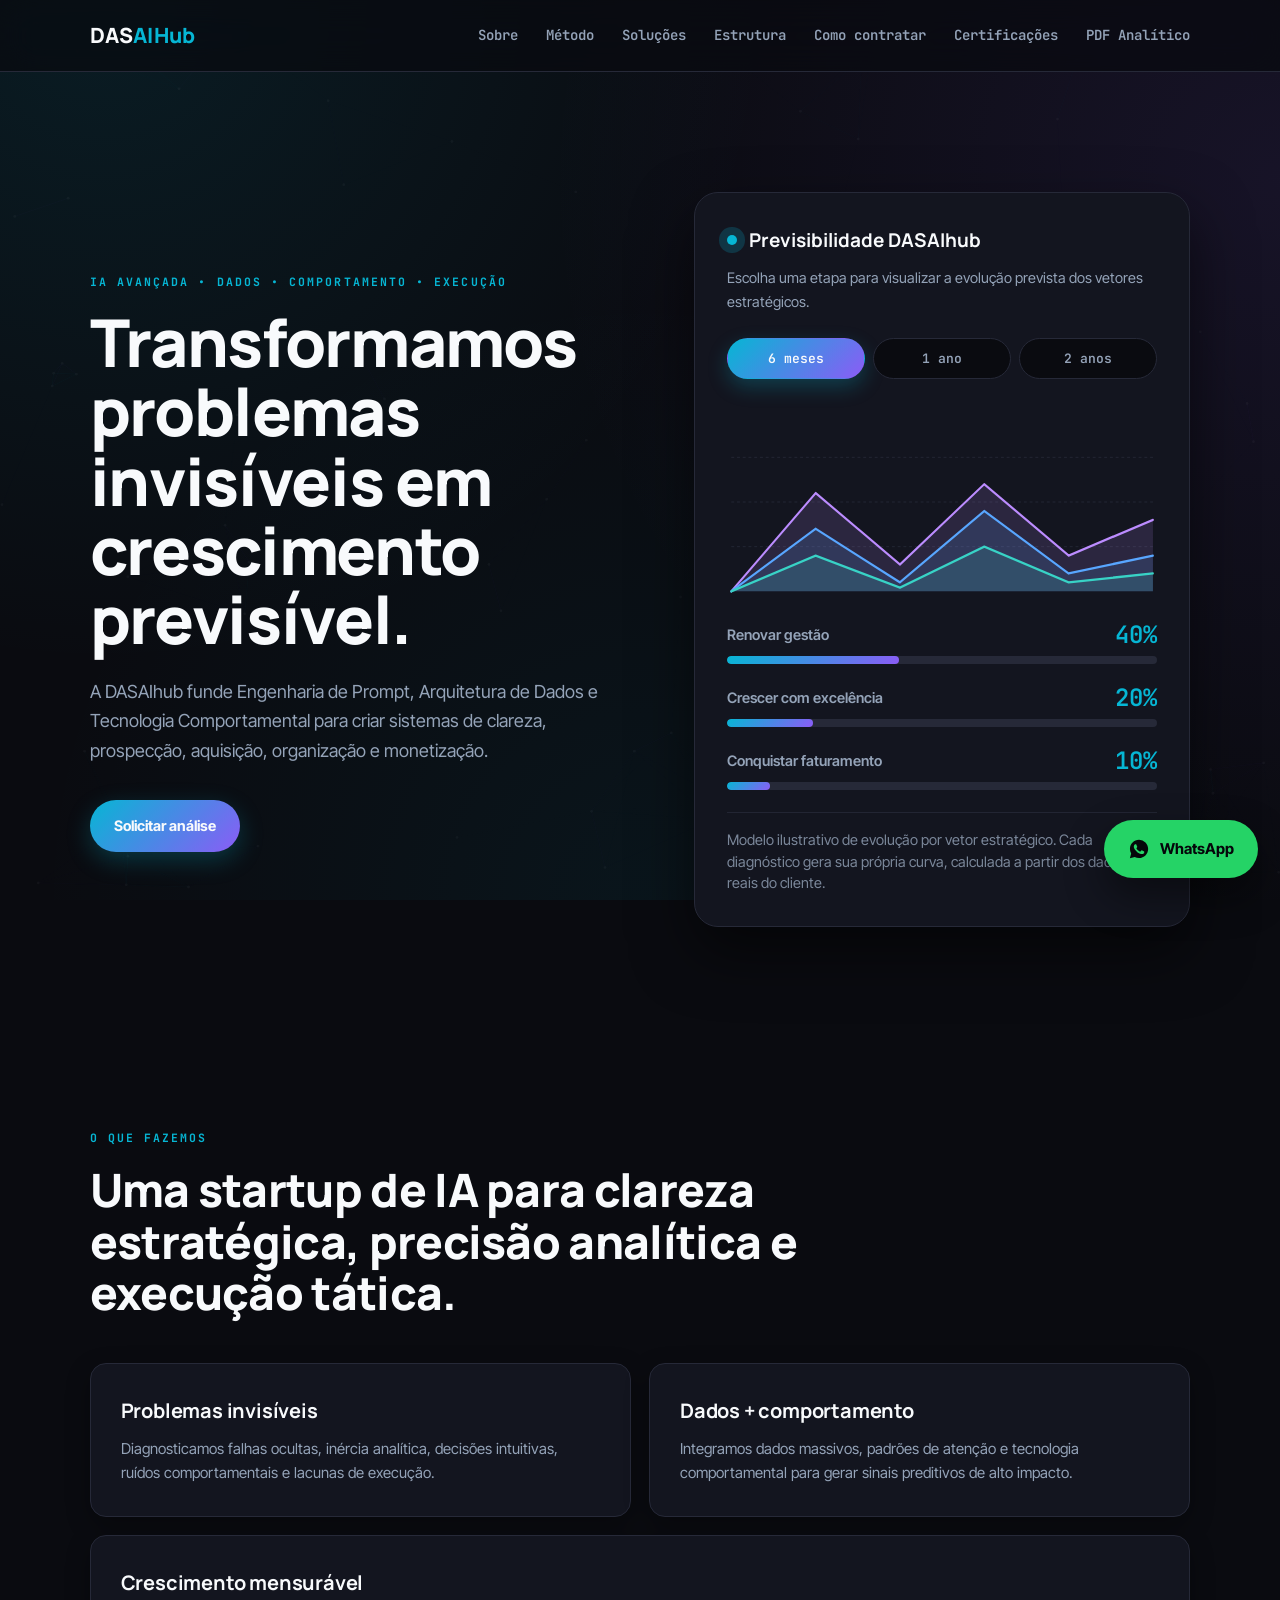
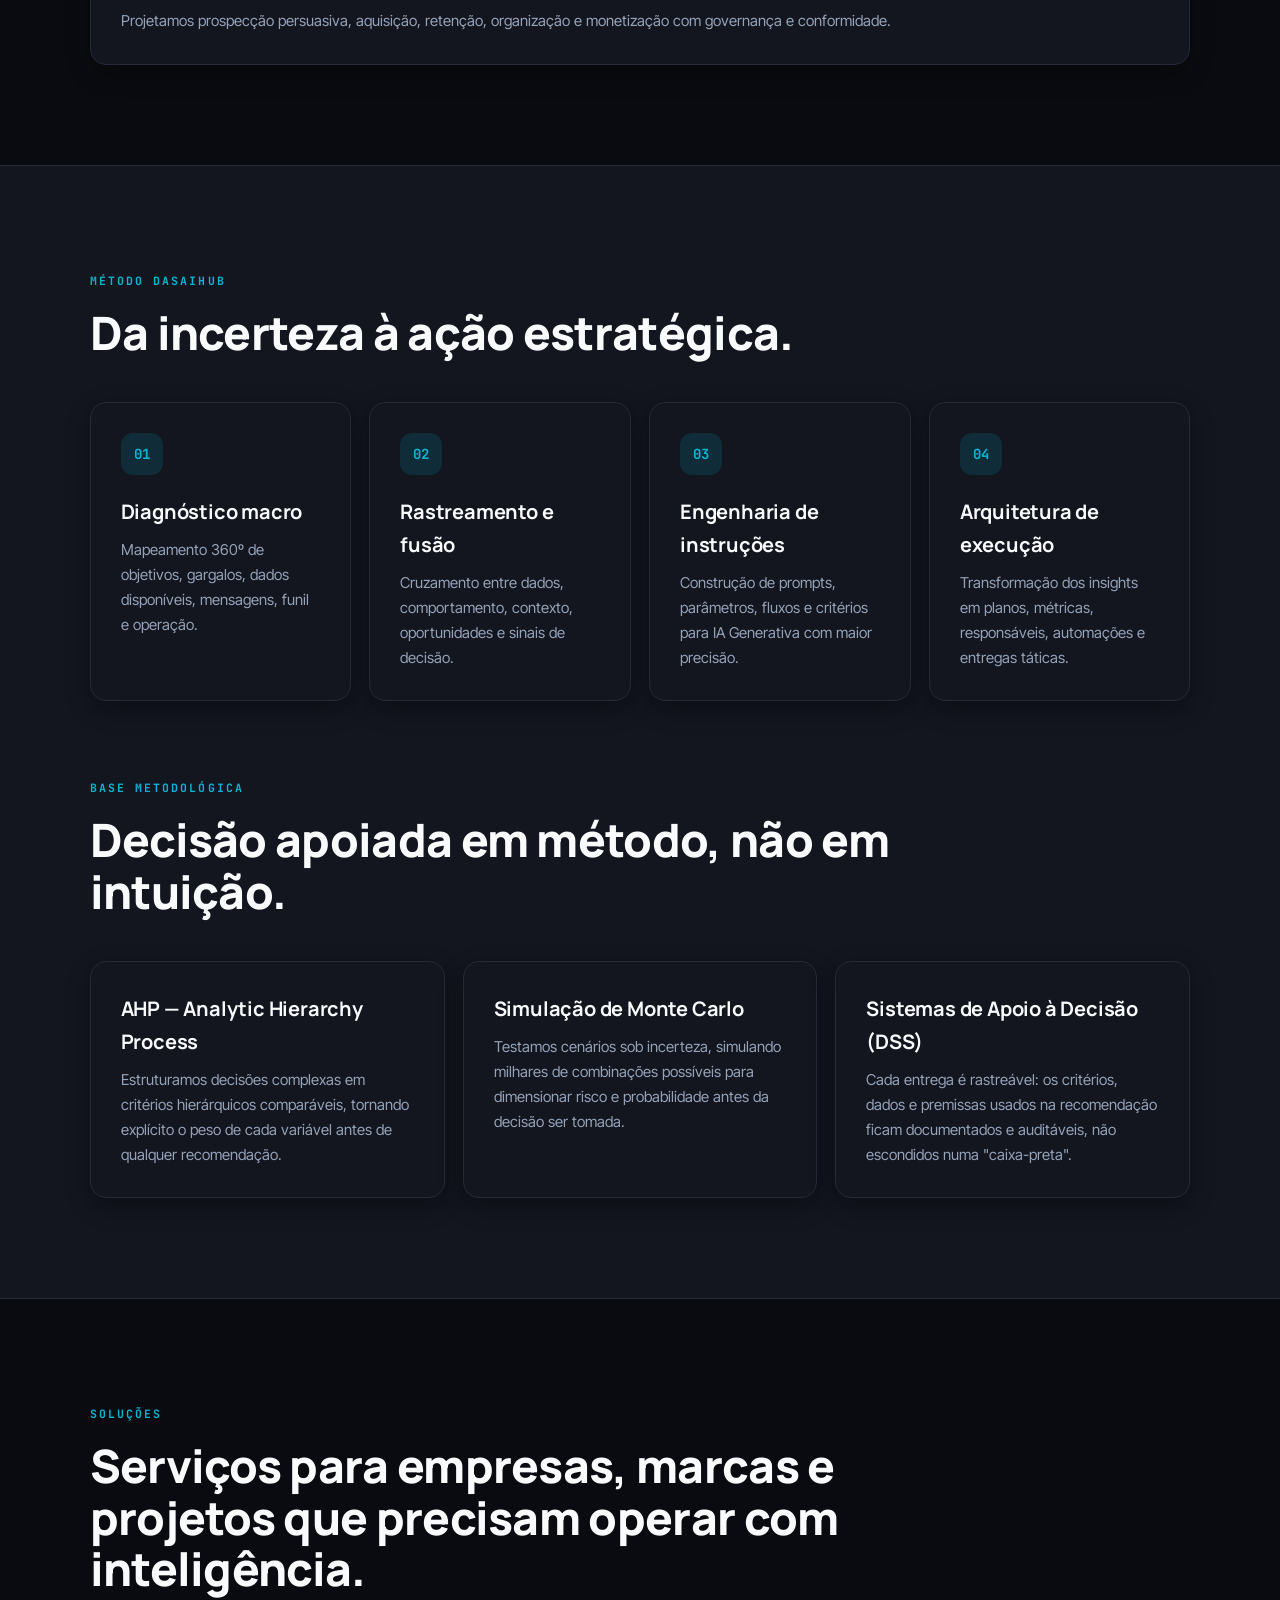
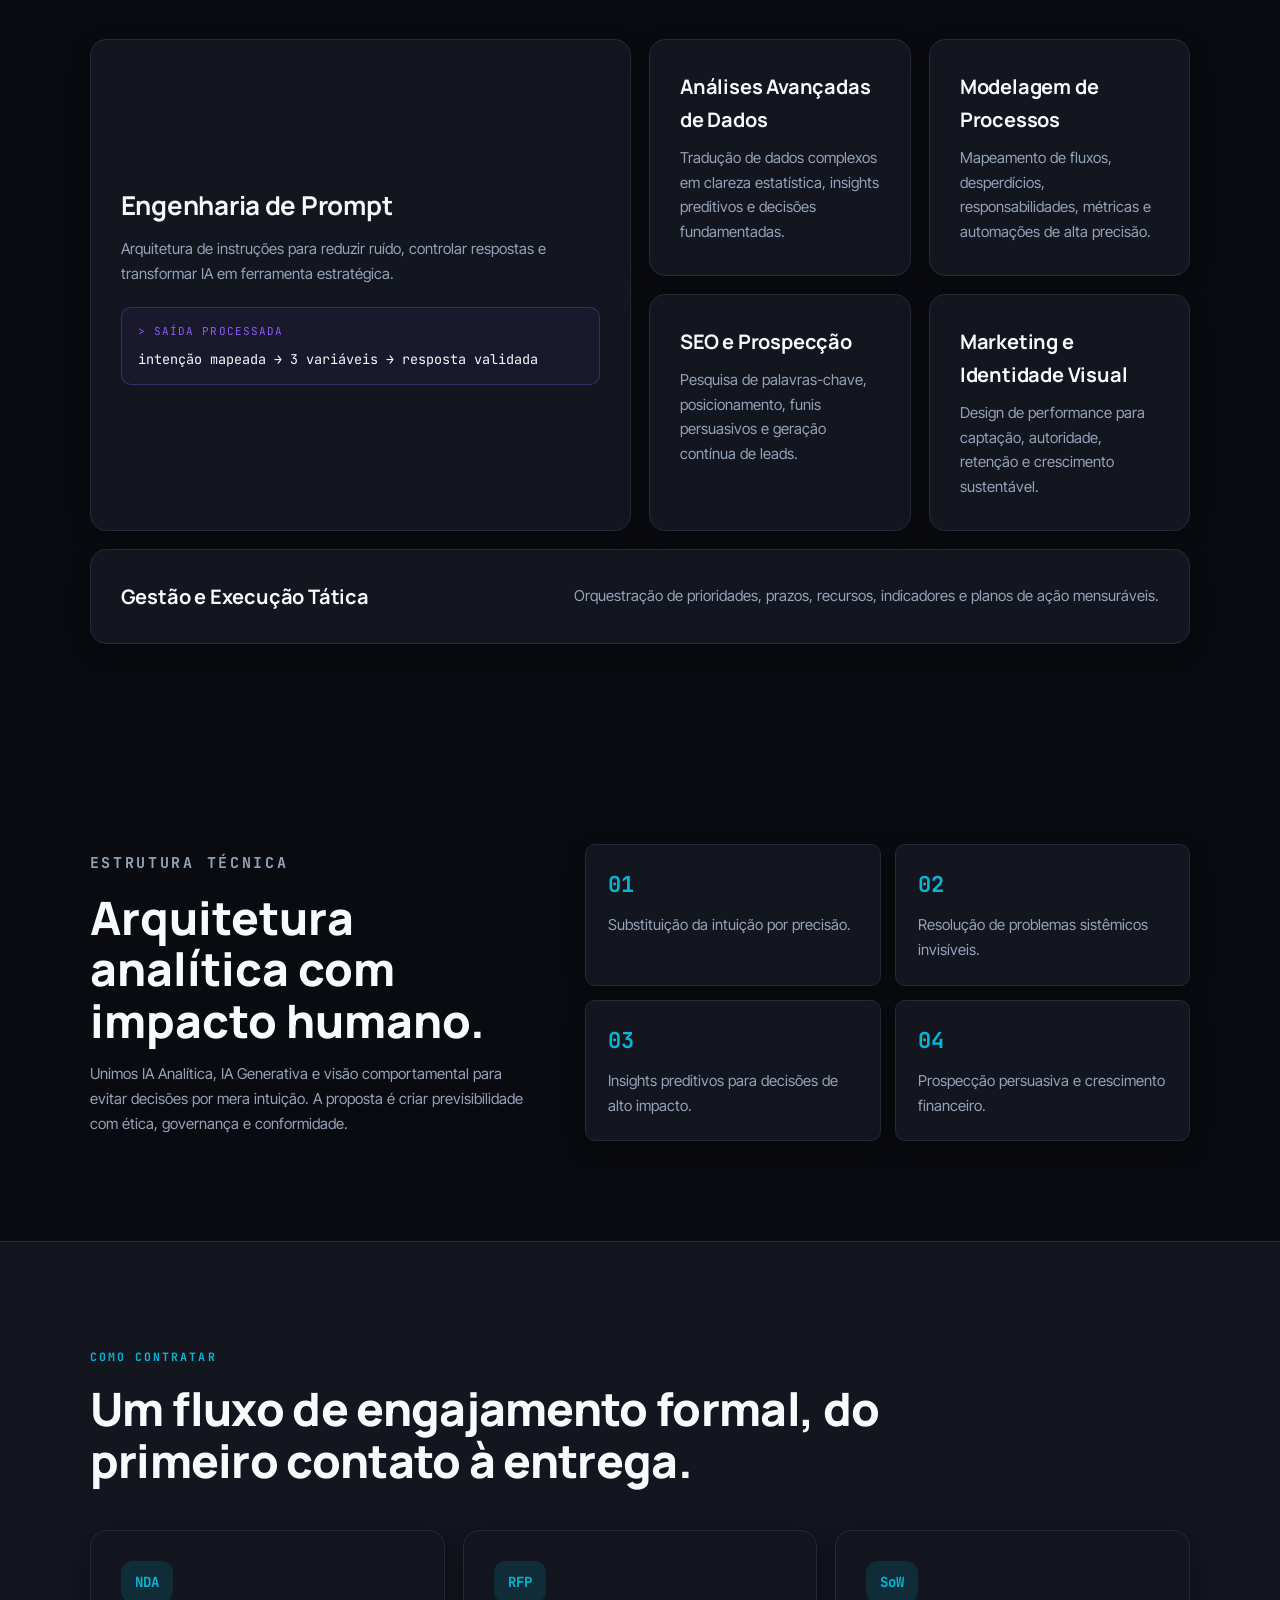
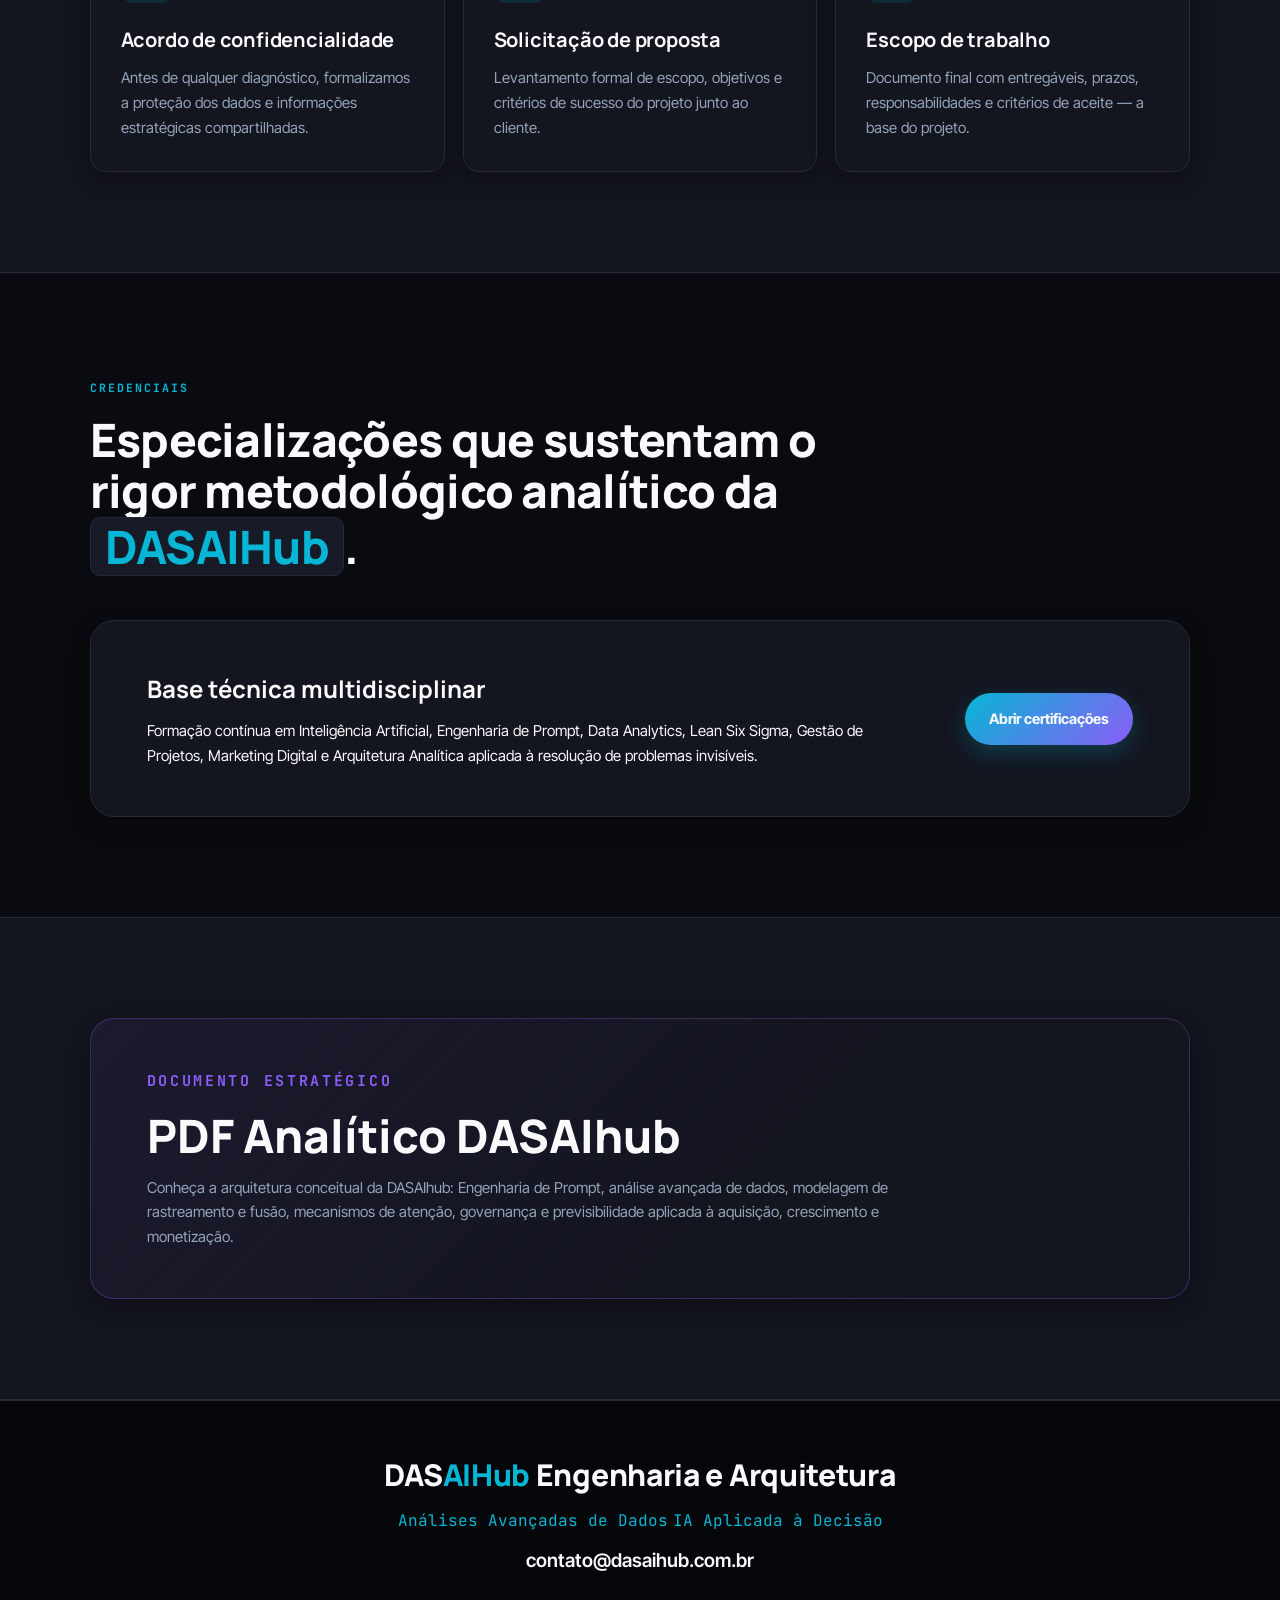
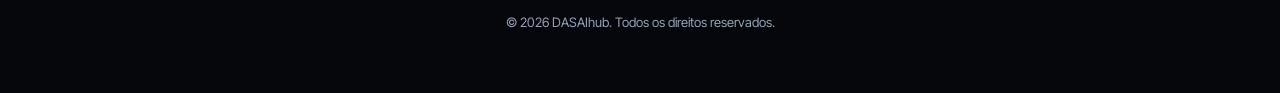
==== index.html @ 3f923914 "Add files via upload" ====
<!DOCTYPE html>
<html lang="pt-BR">
<head>
  <meta charset="UTF-8" />
  <meta name="viewport" content="width=device-width, initial-scale=1.0" />
  <meta name="description" content="DASAIhub: startup de Inteligência Artificial, Engenharia de Prompt, Arquitetura de Dados e análises avançadas para transformar problemas invisíveis em crescimento previsível." />
  <meta name="keywords" content="DASAIhub, inteligência artificial, engenharia de prompt, análise de dados, IA generativa, automação, prospecção com IA, dados comportamentais" />
  <meta name="author" content="DASAIhub" />

  <!-- Open Graph -->
  <meta property="og:title" content="DASAIhub | IA, Dados e Engenharia de Prompt" />
  <meta property="og:description" content="Transformamos problemas invisíveis em sistemas previsíveis de aquisição, crescimento e monetização." />
  <meta property="og:type" content="website" />
  <meta property="og:url" content="https://dasaihub.com.br" />
  <meta property="og:locale" content="pt_BR" />
  <meta property="og:site_name" content="DASAIhub" />
  <meta property="og:image" content="https://dasaihub.com.br/assets/og-image.jpg" />
  <meta property="og:image:width" content="1200" />
  <meta property="og:image:height" content="630" />
  <meta property="og:image:alt" content="DASAIhub — IA, Dados e Engenharia de Prompt" />

  <!-- Twitter / X Card -->
  <meta name="twitter:card" content="summary_large_image" />
  <meta name="twitter:title" content="DASAIhub | IA, Dados e Engenharia de Prompt" />
  <meta name="twitter:description" content="Transformamos problemas invisíveis em sistemas previsíveis de aquisição, crescimento e monetização." />
  <meta name="twitter:image" content="https://dasaihub.com.br/assets/og-image.jpg" />

  <link rel="canonical" href="https://dasaihub.com.br/" />
  <meta name="theme-color" content="#0A0B10" />
  <title>DASAIhub | IA, Engenharia de Prompt e Análises Avançadas</title>
  <link rel="preconnect" href="https://fonts.googleapis.com" />
  <link rel="preconnect" href="https://fonts.gstatic.com" crossorigin />
  <link href="https://fonts.googleapis.com/css2?family=Inter+Tight:wght@400;500;600;700&family=Manrope:wght@500;600;700;800&family=JetBrains+Mono:wght@400;500;600&display=swap" rel="stylesheet" />
  <link rel="stylesheet" href="style.css" />

  <noscript>
    <style>.reveal { opacity: 1 !important; transform: none !important; filter: none !important; }</style>
  </noscript>

  <script type="application/ld+json">
  {
    "@context": "https://schema.org",
    "@type": "ProfessionalService",
    "name": "DASAIhub",
    "url": "https://dasaihub.com.br",
    "description": "Consultoria em Inteligência Artificial, Engenharia de Prompt, Arquitetura de Dados e Sistemas de Apoio à Decisão (AHP e Simulação de Monte Carlo).",
    "email": "contato@dasaihub.com.br",
    "areaServed": "BR",
    "knowsAbout": [
      "Inteligência Artificial",
      "Engenharia de Prompt",
      "Sistemas de Apoio à Decisão",
      "Analytic Hierarchy Process",
      "Simulação de Monte Carlo",
      "Análise de Dados"
    ]
  }
  </script>
</head>
<body>
  <canvas id="meshBg" aria-hidden="true"></canvas>

  <header class="site-header">
    <a href="#inicio" class="brand brand-wordmark" aria-label="DASAIhub início">
      <span class="brand-text">DAS<span>AIHub</span></span>
    </a>

    <button class="menu-button" id="menuButton" aria-label="Abrir menu" aria-expanded="false">
      <span></span><span></span><span></span>
    </button>

    <nav class="nav" id="nav">
      <a href="#sobre">Sobre</a>
      <a href="#metodo">Método</a>
      <a href="#solucoes">Soluções</a>
      <a href="#prova">Estrutura</a>
      <a href="#processo">Como contratar</a>
      <a href="#certificacoes">Certificações</a>
      <a href="#analitico">PDF Analítico</a>
    </nav>
  </header>

  <main>
    <section class="hero" id="inicio">
      <div class="hero-content">
        <p class="eyebrow reveal">IA avançada • Dados • Comportamento • Execução</p>
        <h1 class="reveal">Transformamos problemas invisíveis em crescimento previsível.</h1>
        <p class="hero-text reveal">
          A DASAIhub funde Engenharia de Prompt, Arquitetura de Dados e Tecnologia Comportamental para criar sistemas de clareza, prospecção, aquisição, organização e monetização.
        </p>
        <div class="actions reveal">
          <a class="btn primary" href="https://wa.me/5515997963306?text=Ol%C3%A1%2C%20quero%20uma%20an%C3%A1lise%20da%20DASAIhub." target="_blank" rel="noopener">Solicitar análise</a>
        </div>
      </div>

      <aside class="hero-panel previsibilidade-card reveal" aria-label="Gráfico de previsibilidade DASAIhub">
        <div class="panel-top">
          <span class="pulse"></span>
          <strong>Previsibilidade DASAIhub</strong>
        </div>
        <p>Escolha uma etapa para visualizar a evolução prevista dos vetores estratégicos.</p>

        <div class="stage-buttons" role="group" aria-label="Selecionar período de projeção">
          <button type="button" id="btn6m" data-stage="6m" aria-pressed="true">6 meses</button>
          <button type="button" id="btn1a" data-stage="1a" aria-pressed="false">1 ano</button>
          <button type="button" id="btn2a" data-stage="2a" aria-pressed="false">2 anos</button>
        </div>

        <div class="forecast-graph" id="forecastChart" role="img" aria-label="Gráfico de evolução dos vetores estratégicos"></div>

        <div class="forecast-item">
          <div class="forecast-top">
            <span>Renovar gestão</span>
            <strong id="gestaoValue">40%</strong>
          </div>
          <div class="forecast-bar"><div class="forecast-fill" id="gestaoBar"></div></div>
        </div>

        <div class="forecast-item">
          <div class="forecast-top">
            <span>Crescer com excelência</span>
            <strong id="excelenciaValue">20%</strong>
          </div>
          <div class="forecast-bar"><div class="forecast-fill" id="excelenciaBar"></div></div>
        </div>

        <div class="forecast-item">
          <div class="forecast-top">
            <span>Conquistar faturamento</span>
            <strong id="faturamentoValue">10%</strong>
          </div>
          <div class="forecast-bar"><div class="forecast-fill" id="faturamentoBar"></div></div>
        </div>

        <p class="forecast-disclaimer">Modelo ilustrativo de evolução por vetor estratégico. Cada diagnóstico gera sua própria curva, calculada a partir dos dados reais do cliente.</p>
      </aside>
    </section>

    <section class="section intro" id="sobre">
      <div class="section-title reveal">
        <p class="eyebrow">O que fazemos</p>
        <h2>Uma startup de IA para clareza estratégica, precisão analítica e execução tática.</h2>
      </div>
      <div class="bento-grid bento-intro">
        <article class="glass reveal">
          <h3>Problemas invisíveis</h3>
          <p>Diagnosticamos falhas ocultas, inércia analítica, decisões intuitivas, ruídos comportamentais e lacunas de execução.</p>
        </article>
        <article class="glass reveal">
          <h3>Dados + comportamento</h3>
          <p>Integramos dados massivos, padrões de atenção e tecnologia comportamental para gerar sinais preditivos de alto impacto.</p>
        </article>
        <article class="glass reveal">
          <h3>Crescimento mensurável</h3>
          <p>Projetamos prospecção persuasiva, aquisição, retenção, organização e monetização com governança e conformidade.</p>
        </article>
      </div>
    </section>

    <section class="section dark" id="metodo">
      <div class="section-title reveal">
        <p class="eyebrow">Método DASAIhub</p>
        <h2>Da incerteza à ação estratégica.</h2>
      </div>
      <div class="timeline">
        <article class="step reveal"><span>01</span><h3>Diagnóstico macro</h3><p>Mapeamento 360º de objetivos, gargalos, dados disponíveis, mensagens, funil e operação.</p></article>
        <article class="step reveal"><span>02</span><h3>Rastreamento e fusão</h3><p>Cruzamento entre dados, comportamento, contexto, oportunidades e sinais de decisão.</p></article>
        <article class="step reveal"><span>03</span><h3>Engenharia de instruções</h3><p>Construção de prompts, parâmetros, fluxos e critérios para IA Generativa com maior precisão.</p></article>
        <article class="step reveal"><span>04</span><h3>Arquitetura de execução</h3><p>Transformação dos insights em planos, métricas, responsáveis, automações e entregas táticas.</p></article>
      </div>

      <div class="section-title method-pillars-title reveal">
        <p class="eyebrow">Base metodológica</p>
        <h2>Decisão apoiada em método, não em intuição.</h2>
      </div>
      <div class="bento-grid method-pillars">
        <article class="glass reveal">
          <h3>AHP — Analytic Hierarchy Process</h3>
          <p>Estruturamos decisões complexas em critérios hierárquicos comparáveis, tornando explícito o peso de cada variável antes de qualquer recomendação.</p>
        </article>
        <article class="glass reveal">
          <h3>Simulação de Monte Carlo</h3>
          <p>Testamos cenários sob incerteza, simulando milhares de combinações possíveis para dimensionar risco e probabilidade antes da decisão ser tomada.</p>
        </article>
        <article class="glass reveal">
          <h3>Sistemas de Apoio à Decisão (DSS)</h3>
          <p>Cada entrega é rastreável: os critérios, dados e premissas usados na recomendação ficam documentados e auditáveis, não escondidos numa "caixa-preta".</p>
        </article>
      </div>
    </section>

    <section class="section" id="solucoes">
      <div class="section-title reveal">
        <p class="eyebrow">Soluções</p>
        <h2>Serviços para empresas, marcas e projetos que precisam operar com inteligência.</h2>
      </div>
      <div class="bento-grid bento-solutions">
        <article class="card reveal">
          <h3>Engenharia de Prompt</h3>
          <p>Arquitetura de instruções para reduzir ruído, controlar respostas e transformar IA em ferramenta estratégica.</p>
          <div class="prompt-demo">
            <span class="prompt-demo-label">&gt; saída processada</span>
            <p class="prompt-demo-text" data-text="intenção mapeada → 3 variáveis → resposta validada">intenção mapeada → 3 variáveis → resposta validada</p>
          </div>
        </article>
        <article class="card reveal"><h3>Análises Avançadas de Dados</h3><p>Tradução de dados complexos em clareza estatística, insights preditivos e decisões fundamentadas.</p></article>
        <article class="card reveal"><h3>Modelagem de Processos</h3><p>Mapeamento de fluxos, desperdícios, responsabilidades, métricas e automações de alta precisão.</p></article>
        <article class="card reveal"><h3>SEO e Prospecção</h3><p>Pesquisa de palavras-chave, posicionamento, funis persuasivos e geração contínua de leads.</p></article>
        <article class="card reveal"><h3>Marketing e Identidade Visual</h3><p>Design de performance para captação, autoridade, retenção e crescimento sustentável.</p></article>
        <article class="card reveal"><h3>Gestão e Execução Tática</h3><p>Orquestração de prioridades, prazos, recursos, indicadores e planos de ação mensuráveis.</p></article>
      </div>
    </section>

    <section class="section proof" id="prova">
      <div class="proof-copy reveal">
        <p class="eyebrow">Estrutura técnica</p>
        <h2>Arquitetura analítica com impacto humano.</h2>
        <p>Unimos IA Analítica, IA Generativa e visão comportamental para evitar decisões por mera intuição. A proposta é criar previsibilidade com ética, governança e conformidade.</p>
      </div>
      <div class="proof-list reveal">
        <div><strong>01</strong><span>Substituição da intuição por precisão.</span></div>
        <div><strong>02</strong><span>Resolução de problemas sistêmicos invisíveis.</span></div>
        <div><strong>03</strong><span>Insights preditivos para decisões de alto impacto.</span></div>
        <div><strong>04</strong><span>Prospecção persuasiva e crescimento financeiro.</span></div>
      </div>
    </section>

    <section class="section dark" id="processo">
      <div class="section-title reveal">
        <p class="eyebrow">Como contratar</p>
        <h2>Um fluxo de engajamento formal, do primeiro contato à entrega.</h2>
      </div>
      <div class="timeline engagement-flow">
        <article class="step reveal"><span>NDA</span><h3>Acordo de confidencialidade</h3><p>Antes de qualquer diagnóstico, formalizamos a proteção dos dados e informações estratégicas compartilhadas.</p></article>
        <article class="step reveal"><span>RFP</span><h3>Solicitação de proposta</h3><p>Levantamento formal de escopo, objetivos e critérios de sucesso do projeto junto ao cliente.</p></article>
        <article class="step reveal"><span>SoW</span><h3>Escopo de trabalho</h3><p>Documento final com entregáveis, prazos, responsabilidades e critérios de aceite — a base do projeto.</p></article>
      </div>
    </section>

    <section class="section credentials" id="certificacoes">
      <div class="section-title reveal">
        <p class="eyebrow">Credenciais</p>
        <h2>Especializações que sustentam o rigor metodológico analítico da <span class="hl-badge"><span class="accent">DASAIHub</span></span>.</h2>
      </div>
      <div class="resource-card reveal">
        <div>
          <h3>Base técnica multidisciplinar</h3>
          <p>Formação contínua em Inteligência Artificial, Engenharia de Prompt, Data Analytics, Lean Six Sigma, Gestão de Projetos, Marketing Digital e Arquitetura Analítica aplicada à resolução de problemas invisíveis.</p>
        </div>
        <a class="btn primary" href="https://canva.link/m1ktxt86hv94vg9" target="_blank" rel="noopener">Abrir certificações</a>
      </div>
    </section>

    <section class="section analytical-pdf" id="analitico">
      <div class="resource-card dark-resource reveal">
        <div>
          <p class="eyebrow">Documento estratégico</p>
          <h2>PDF Analítico DASAIhub</h2>
          <p>Conheça a arquitetura conceitual da DASAIhub: Engenharia de Prompt, análise avançada de dados, modelagem de rastreamento e fusão, mecanismos de atenção, governança e previsibilidade aplicada à aquisição, crescimento e monetização.</p>
        </div>
      </div>
    </section>

  </main>

  <footer class="footer professional-footer">
    <div class="footer-inner">
      <h2><span class="brand-text">DAS<span>AIHub</span></span> Engenharia e Arquitetura</h2>
      <p class="footer-services">Análises Avançadas de Dados <span>IA Aplicada à Decisão</span></p>
      <p><a href="mailto:contato@dasaihub.com.br">contato@dasaihub.com.br</a></p>
      <div class="footer-links" aria-label="Links úteis">
      </div>
      <p class="copyright">© 2026 DASAIhub. Todos os direitos reservados.</p>
    </div>
  </footer>

  <a class="floating-whatsapp" href="https://wa.me/5515997963306?text=Ol%C3%A1%2C%20quero%20uma%20an%C3%A1lise%20inicial%20da%20DASAIhub." target="_blank" rel="noopener" aria-label="Falar com a DASAIhub pelo WhatsApp">
    <svg viewBox="0 0 24 24" width="22" height="22" fill="currentColor" aria-hidden="true">
      <path d="M12.04 2C6.58 2 2.13 6.45 2.13 11.91c0 1.75.46 3.46 1.32 4.96L2.05 22l5.25-1.38a9.9 9.9 0 0 0 4.74 1.21h.01c5.46 0 9.91-4.45 9.91-9.91 0-2.65-1.03-5.14-2.9-7.01A9.86 9.86 0 0 0 12.04 2Zm5.79 14.11c-.24.68-1.4 1.32-1.94 1.4-.5.08-1.12.11-1.81-.11-.42-.13-.95-.31-1.64-.6-2.88-1.24-4.76-4.14-4.9-4.33-.14-.19-1.17-1.55-1.17-2.96s.73-2.1.99-2.39c.24-.27.53-.34.71-.34.18 0 .35 0 .5.01.16.01.38-.06.59.45.24.58.81 2 .88 2.14.07.14.12.31.02.5-.09.19-.14.31-.28.48-.14.16-.29.36-.42.48-.14.14-.29.29-.12.57.16.28.73 1.2 1.57 1.95 1.08.96 1.99 1.26 2.27 1.4.28.14.45.12.61-.07.17-.19.71-.83.9-1.11.19-.28.38-.23.63-.14.26.09 1.65.78 1.93.92.28.14.47.21.54.33.07.12.07.68-.17 1.36Z"/>
    </svg>
    <span>WhatsApp</span>
  </a>

  <script src="script.js"></script>
</body>
</html>
---- style.css ----
/* ==========================================================================
   DASAIhub — Design System
   High-Tech / Dark UI — Ciano Elétrico + Roxo Neural sobre Void Black
   ========================================================================== */

:root {
  /* Fundos e superfícies */
  --bg: #0A0B10;                 /* Void Black */
  --surface: #13151F;            /* Dark Slate */
  --surface-2: #171a27;          /* Dark Slate (hover) */
  --border: #262938;             /* Cinza Estrutural */
  --border-strong: rgba(6, 182, 212, 0.45);

  /* Acentos */
  --accent: #06B6D4;             /* Ciano Elétrico — lógica e dados */
  --accent-2: #8B5CF6;           /* Roxo Neural — IA generativa */
  --gradient-signature: linear-gradient(135deg, #06B6D4 0%, #8B5CF6 100%);

  /* Tipografia */
  --text: #F8FAFC;               /* Branco Ártico */
  --muted: #94A3B8;              /* Cinza Mudo */

  --font-display: 'Manrope', sans-serif;
  --font-body: 'Inter Tight', sans-serif;
  --font-mono: 'JetBrains Mono', monospace;

  /* Sistema */
  --radius-lg: 24px;
  --radius-md: 16px;
  --radius-sm: 10px;
  --shadow-lg: 0 25px 60px rgba(0, 0, 0, 0.55);
  --shadow-glow: 0 0 0 1px rgba(6, 182, 212, 0.3), 0 18px 40px rgba(6, 182, 212, 0.14);
  --shadow-glow-2: 0 0 0 1px rgba(139, 92, 246, 0.3), 0 18px 40px rgba(139, 92, 246, 0.14);
  --ease: cubic-bezier(.16,1,.3,1);
}

* { box-sizing: border-box; margin: 0; padding: 0; }
html { scroll-behavior: smooth; }

@media (prefers-reduced-motion: reduce){
  html { scroll-behavior: auto; }
  * { animation-duration: .001ms !important; animation-iteration-count: 1 !important; transition-duration: .001ms !important; }
}

body {
  font-family: var(--font-body);
  background: var(--bg);
  color: var(--text);
  line-height: 1.65;
  -webkit-font-smoothing: antialiased;
  overflow-x: hidden;
  position: relative;
}

a { text-decoration: none; color: inherit; }
img { max-width: 100%; display: block; }
button { font-family: inherit; }

/* Tipografia de Cabeçalhos */
h1, h2, h3, .brand-wordmark {
  font-family: var(--font-display);
  color: var(--text);
}

.eyebrow, .pulse-label {
  font-family: var(--font-mono);
}

::selection { background: rgba(6, 182, 212, 0.3); color: var(--text); }

:focus-visible {
  outline: 2px solid var(--accent);
  outline-offset: 3px;
  border-radius: 6px;
}

body::before {
  content: "";
  position: fixed;
  inset: 0;
  z-index: -2;
  background:
    radial-gradient(circle at 8% 0%, rgba(6, 182, 212, 0.10), transparent 45%),
    radial-gradient(circle at 100% 20%, rgba(139, 92, 246, 0.10), transparent 50%),
    radial-gradient(circle at 50% 100%, rgba(6, 182, 212, 0.06), transparent 55%),
    var(--bg);
}
body::after { display: none; }

/* ==========================================================================
   Malha Cognitiva — Background Interativo (Parallax)
   ========================================================================== */
#meshBg {
  position: fixed;
  inset: 0;
  z-index: -1;
  width: 100vw;
  height: 100vh;
  opacity: 0.05;
  pointer-events: none;
  will-change: transform;
}

/* ==========================================================================
   Header / Navegação
   ========================================================================== */
.site-header {
  position: sticky; top: 0; z-index: 50;
  display: flex; align-items: center; justify-content: space-between;
  padding: 18px 7%;
  background: rgba(10, 11, 16, 0.78);
  backdrop-filter: blur(18px) saturate(140%);
  -webkit-backdrop-filter: blur(18px) saturate(140%);
  border-bottom: 1px solid var(--border);
}
.brand { display: flex; align-items: center; gap: 10px; font-weight: 800; }
.brand-wordmark { font-size: 21px; letter-spacing: .01em; }
.brand-text { color: var(--text); }
.brand-text span { color: var(--accent); }

.menu-button { display: none; flex-direction: column; gap: 5px; background: transparent; border: 0; cursor: pointer; padding: 6px; }
.menu-button span { width: 26px; height: 2px; background: var(--text); border-radius: 10px; transition: transform .25s var(--ease), opacity .25s var(--ease); }

.nav { display: flex; gap: 28px; font-weight: 600; font-size: 14px; font-family: var(--font-mono); }
.nav a { position: relative; color: var(--muted); padding: 4px 0; transition: color .2s var(--ease); }
.nav a::after {
  content: ""; position: absolute; left: 0; bottom: -2px; width: 0; height: 1px;
  background: var(--gradient-signature); transition: width .3s var(--ease);
}
.nav a:hover { color: var(--text); }
.nav a:hover::after { width: 100%; }

/* ==========================================================================
   Hero
   ========================================================================== */
.hero {
  min-height: 92vh;
  display: grid; grid-template-columns: 1.05fr .95fr;
  align-items: center; gap: 56px;
  padding: 120px 7% 96px;
}
.eyebrow {
  display: inline-block;
  font-size: 11.5px; font-weight: 700; text-transform: uppercase; letter-spacing: .18em;
  color: var(--accent); margin-bottom: 16px;
}
.hero h1 {
  font-weight: 800;
  font-size: clamp(36px, 5.2vw, 66px);
  line-height: 1.05; letter-spacing: -.02em;
  max-width: 900px;
}
.hero-text {
  max-width: 680px; color: var(--muted); font-size: 18px; margin: 22px 0 34px;
  font-weight: 400;
}
.actions, .contact-actions { display: flex; gap: 14px; flex-wrap: wrap; }

.btn {
  display: inline-flex; align-items: center; justify-content: center; gap: 8px;
  border-radius: 999px; padding: 14px 24px;
  font-weight: 600; font-size: 14.5px;
  transition: transform .25s var(--ease), box-shadow .25s var(--ease), border-color .25s var(--ease), background .25s var(--ease);
  border: 1px solid transparent;
  white-space: nowrap;
}
.btn:hover { transform: translateY(-2px); }
.btn:active { transform: translateY(0); }

.primary, .contact-filled {
  background: var(--gradient-signature);
  color: var(--text);
  font-weight: 700;
  border: none;
  box-shadow: 0 8px 24px rgba(6, 182, 212, 0.25);
}
.primary:hover, .contact-filled:hover {
  box-shadow: 0 14px 32px rgba(139, 92, 246, 0.3);
}

/* Botão "Contato" — cor sólida (não gradiente), conforme referência aprovada */
.contact-filled {
  background: var(--accent);
  box-shadow: 0 8px 24px rgba(6, 182, 212, 0.35);
}
.contact-filled:hover {
  background: #0891a8;
  box-shadow: 0 14px 32px rgba(6, 182, 212, 0.4);
}

.ghost {
  border-color: var(--border);
  color: var(--text);
  background: transparent;
}
.ghost:hover {
  background: rgba(6, 182, 212, 0.08);
  border-color: var(--accent);
}

/* Painel de previsibilidade */
.hero-panel {
  position: relative;
  background: var(--surface);
  border: 1px solid var(--border);
  border-radius: var(--radius-lg);
  padding: 32px;
  box-shadow: var(--shadow-lg);
}
.panel-top { display: flex; align-items: center; gap: 12px; font-size: 19px; margin-bottom: 10px; font-weight: 600; font-family: var(--font-display); }
.pulse { width: 10px; height: 10px; border-radius: 50%; background: var(--accent); box-shadow: 0 0 0 8px rgba(6, 182, 212, 0.2); animation: pulse 2.4s var(--ease) infinite; }

@keyframes pulse {
  0%, 100% { box-shadow: 0 0 0 6px rgba(6, 182, 212, 0.16); }
  50% { box-shadow: 0 0 0 12px rgba(6, 182, 212, 0.04); }
}

.hero-panel p { color: var(--muted); font-size: 14.5px; }

.stage-buttons { display: flex; gap: 8px; margin: 24px 0 28px; }
.stage-buttons button {
  flex: 1; border: 1px solid var(--border); border-radius: 999px;
  padding: 11px 10px; background: var(--bg); color: var(--muted);
  font-weight: 600; font-size: 13px; font-family: var(--font-mono); cursor: pointer; transition: .25s var(--ease);
}
.stage-buttons button:hover { border-color: var(--accent); color: var(--text); }
.stage-buttons button.active {
  background: var(--gradient-signature); color: var(--text); border-color: transparent;
  box-shadow: 0 8px 20px rgba(6, 182, 212, 0.25);
}

.forecast-graph { position: relative; width: 100%; height: 190px; margin: 4px 0 26px; }
.forecast-graph svg { width: 100%; height: 100%; display: block; overflow: visible; }

.forecast-item { margin: 0 0 22px; }
.forecast-top { display: flex; align-items: center; justify-content: space-between; gap: 16px; margin-bottom: 9px; }
.forecast-top span { color: var(--muted); font-weight: 600; font-size: 14.5px; }
.forecast-top strong { font-size: 24px; line-height: 1; font-family: var(--font-mono); color: var(--accent); font-weight: 600; }
.forecast-bar { width: 100%; height: 8px; background: var(--border); border-radius: 999px; overflow: hidden; }
.forecast-fill { height: 100%; width: 0%; background: var(--gradient-signature); border-radius: 999px; transition: width .8s var(--ease); }

.forecast-disclaimer {
  font-size: 12px; line-height: 1.5; color: var(--muted); opacity: .8;
  border-top: 1px solid var(--border); padding-top: 16px; margin-top: 2px;
}

/* ==========================================================================
   Seções — base
   ========================================================================== */
.section { padding: 100px 7%; position: relative; }
.section-title { max-width: 820px; margin-bottom: 44px; }
.section-title h2 {
  font-size: clamp(28px, 3.6vw, 46px); line-height: 1.12; letter-spacing: -.015em;
  font-weight: 800;
}
.intro { background: transparent; }

/* Alternância de fundo para ritmo de leitura */
.dark, .analytical-pdf, .contact {
  background: var(--surface);
  border-top: 1px solid var(--border);
  border-bottom: 1px solid var(--border);
}

.dark .section-title h2, .dark-resource h2, .contact-box h2 { color: var(--text); }
.credentials { background: transparent; }

/* ==========================================================================
   Bento grids e Cards
   ========================================================================== */
.bento-grid { display: grid; gap: 18px; }

.bento-grid.bento-intro {
  grid-template-columns: 1fr 1fr;
  grid-template-areas:
    "a b"
    "c c";
}
.bento-intro > *:nth-child(1) { grid-area: a; }
.bento-intro > *:nth-child(2) { grid-area: b; }
.bento-intro > *:nth-child(3) { grid-area: c; }

.bento-grid.bento-solutions {
  grid-template-columns: repeat(4, 1fr);
  grid-template-areas:
    "a a b c"
    "a a d e"
    "f f f f";
}
.bento-solutions > *:nth-child(1) { grid-area: a; display: flex; flex-direction: column; justify-content: center; }
.bento-solutions > *:nth-child(2) { grid-area: b; }
.bento-solutions > *:nth-child(3) { grid-area: c; }
.bento-solutions > *:nth-child(4) { grid-area: d; }
.bento-solutions > *:nth-child(5) { grid-area: e; }
.bento-solutions > *:nth-child(6) { grid-area: f; display: flex; align-items: center; gap: 28px; justify-content: space-between; flex-wrap: wrap; }
.bento-solutions > *:nth-child(6) h3 { margin-bottom: 0; flex: 0 0 auto; }
.bento-solutions > *:nth-child(6) p { max-width: 640px; }
.bento-solutions > *:nth-child(1) h3 { font-size: 26px; }

/* Cards - Superfícies elevadas sobre o fundo profundo */
.glass, .card, .step, .proof-list div, .resource-card, .contact-box {
  position: relative;
  background: var(--surface);
  border: 1px solid var(--border);
  border-radius: var(--radius-md);
  padding: 30px;
  box-shadow: 0 8px 24px rgba(0, 0, 0, 0.3);
  transition: transform .3s var(--ease), border-color .3s var(--ease), background .3s var(--ease), box-shadow .3s var(--ease);
}

.glass:hover, .card:hover, .step:hover, .proof-list div:hover {
  transform: translateY(-4px);
  background: var(--surface-2);
  border-color: var(--border-strong);
  box-shadow: var(--shadow-glow);
}

.glass h3, .card h3, .step h3 { font-size: 20px; margin-bottom: 10px; color: var(--text); font-weight: 700; letter-spacing: -.01em; }
.glass p, .card p, .step p, .proof-list span, .proof-copy p, .contact-box p { color: var(--muted); font-size: 15px; }

/* Console de prompt — dentro do card "Engenharia de Prompt" (scramble text) */
.prompt-demo {
  margin-top: 20px;
  border: 1px solid rgba(139, 92, 246, 0.3);
  background: rgba(139, 92, 246, 0.06);
  border-radius: var(--radius-sm);
  padding: 14px 16px;
}
.prompt-demo-label {
  display: block;
  font-family: var(--font-mono);
  font-size: 11px;
  letter-spacing: .1em;
  text-transform: uppercase;
  color: var(--accent-2);
  margin-bottom: 8px;
}
.prompt-demo-text {
  font-family: var(--font-mono) !important;
  font-size: 13.5px !important;
  color: var(--text) !important;
  min-height: 1.4em;
  white-space: pre-wrap;
  word-break: break-word;
}

/* ==========================================================================
   Método — timeline
   ========================================================================== */
.timeline { display: grid; grid-template-columns: repeat(4, 1fr); gap: 18px; }
.step span {
  display: inline-grid; place-items: center; width: 42px; height: 42px; border-radius: 12px;
  background: rgba(6, 182, 212, 0.14); color: var(--accent); font-weight: 700; margin-bottom: 20px;
  font-family: var(--font-mono); font-size: 14px;
}

/* ==========================================================================
   Prova / Estrutura técnica
   ========================================================================== */
.proof { display: grid; grid-template-columns: .85fr 1.15fr; gap: 48px; align-items: center; }
.proof-copy h2 { font-size: clamp(28px, 3.6vw, 46px); line-height: 1.12; margin-bottom: 16px; font-weight: 800; }
.proof-list { display: grid; grid-template-columns: 1fr 1fr; gap: 14px; }
.proof-list div { display: flex; flex-direction: column; gap: 10px; border-radius: var(--radius-sm); padding: 22px; }
.proof-list strong { color: var(--accent); font-family: var(--font-mono); font-size: 22px; font-weight: 700; }

/* ==========================================================================
   Credenciais / PDF analítico
   ========================================================================== */
.resource-card {
  display: flex; align-items: center; justify-content: space-between; gap: 32px;
  border-radius: var(--radius-lg);
  padding: 48px 56px;
  max-width: 1120px;
  margin: 0 auto;
}
.resource-card h3 { font-size: 24px; margin-bottom: 10px; font-weight: 700; }
.resource-card p { max-width: 760px; font-size: 15px; }
.dark-resource {
  border-color: rgba(139, 92, 246, 0.3);
  background: linear-gradient(135deg, rgba(139, 92, 246, 0.08), var(--surface) 60%);
}
.dark-resource h2 { font-size: clamp(28px, 3.6vw, 46px); line-height: 1.12; margin-bottom: 14px; font-weight: 800; }
.dark-resource p { color: var(--muted); }
.dark-resource h2, .dark-resource .eyebrow { color: var(--text); }
.dark-resource .eyebrow { color: var(--accent-2); }

/* ==========================================================================
   Contato
   ========================================================================== */
.contact { padding-top: 80px; padding-bottom: 80px; }
.contact-box {
  max-width: 800px; margin: 0 auto; text-align: center;
  border-radius: var(--radius-lg); padding: 56px 40px;
  background: var(--surface);
  border: 1px solid var(--border);
  box-shadow: 0 8px 24px rgba(0, 0, 0, 0.3);
}
.contact-box h2 {
  max-width: 680px; margin: 0 auto 16px; font-size: clamp(30px, 4.2vw, 48px);
  font-weight: 800; line-height: 1.1;
}
.contact-actions { justify-content: center; margin-top: 28px; }
.single-contact-action { justify-content: center; }

/* ==========================================================================
   Rodapé
   ========================================================================== */
.professional-footer {
  background: #05060A;
  color: var(--muted);
  text-align: center; padding: 56px 7% 34px; border-top: 1px solid var(--border);
}
.footer-inner { max-width: 720px; margin: 0 auto; }
.professional-footer h2 {
  font-size: clamp(22px, 2.4vw, 30px); line-height: 1.2; margin-bottom: 14px;
  font-weight: 800; letter-spacing: -.01em; color: var(--text);
}
.footer-services {
  max-width: 640px; margin: 0 auto 14px; font-size: clamp(14px, 1.4vw, 16px); line-height: 1.7;
  color: var(--accent); font-family: var(--font-mono);
  display: flex; flex-wrap: wrap; justify-content: center; column-gap: 5px;
}
.footer-services span { white-space: nowrap; }
.professional-footer a { color: var(--text); transition: color .2s var(--ease); }
.professional-footer a:hover { color: var(--accent); }
.professional-footer p a { display: inline-block; font-size: clamp(16px, 1.8vw, 19px); line-height: 1.35; font-weight: 600; }

.footer-links {
  display: flex; align-items: center; justify-content: center; gap: 9px;
  margin: 22px 0 16px; color: var(--muted); font-size: clamp(13.5px, 1.3vw, 15px); font-weight: 600;
}
.copyright { max-width: 540px; margin: 0 auto 26px; color: var(--muted); font-size: 13px; line-height: 1.6; }

.floating-whatsapp {
  position: fixed; right: 22px; bottom: 22px; z-index: 80;
  display: inline-flex; align-items: center; justify-content: center; gap: 10px;
  height: 58px; padding: 0 24px; border-radius: 999px;
  background: #25d366; color: #05060A;
  font-weight: 700; font-size: 15px; white-space: nowrap;
  box-shadow: 0 18px 40px rgba(0,0,0,.45);
  transition: transform .25s var(--ease), box-shadow .25s var(--ease);
}
.floating-whatsapp svg { width: 22px; height: 22px; flex-shrink: 0; }
.floating-whatsapp:hover { transform: translateY(-3px) scale(1.03); box-shadow: 0 22px 48px rgba(0,0,0,.55); color: #05060A; }

/* ==========================================================================
   Reveal on scroll
   ========================================================================== */
.reveal {
  opacity: 0;
  transform: translateY(22px);
  transition: opacity .7s var(--ease), transform .7s var(--ease), filter .7s var(--ease);
}
.reveal.visible { opacity: 1; transform: none; filter: blur(0); }

/* Hero — reveal com desfoque (dados sendo processados e clarificados) */
.hero .reveal { filter: blur(10px); }
.hero .reveal.visible { filter: blur(0); }
.hero-content .reveal:nth-child(1) { transition-delay: 0ms; }
.hero-content .reveal:nth-child(2) { transition-delay: 90ms; }
.hero-content .reveal:nth-child(3) { transition-delay: 180ms; }
.hero-content .reveal:nth-child(4) { transition-delay: 260ms; }

/* Staggered fade-up — cascata de carregamento de dados */
.bento-grid > .reveal:nth-child(1), .timeline > .reveal:nth-child(1), .proof-list > .reveal:nth-child(1) { transition-delay: 0ms; }
.bento-grid > .reveal:nth-child(2), .timeline > .reveal:nth-child(2), .proof-list > .reveal:nth-child(2) { transition-delay: 110ms; }
.bento-grid > .reveal:nth-child(3), .timeline > .reveal:nth-child(3), .proof-list > .reveal:nth-child(3) { transition-delay: 220ms; }
.bento-grid > .reveal:nth-child(4), .timeline > .reveal:nth-child(4), .proof-list > .reveal:nth-child(4) { transition-delay: 330ms; }
.bento-grid > .reveal:nth-child(5) { transition-delay: 440ms; }
.bento-grid > .reveal:nth-child(6) { transition-delay: 550ms; }

/* ==========================================================================
   Pilares metodológicos (AHP / Monte Carlo / DSS) — dentro de #metodo
   ========================================================================== */
.method-pillars-title { margin-top: 72px; }
.bento-grid.method-pillars {
  grid-template-columns: repeat(3, 1fr);
}
.method-pillars > .reveal:nth-child(1) { transition-delay: 0ms; }
.method-pillars > .reveal:nth-child(2) { transition-delay: 110ms; }
.method-pillars > .reveal:nth-child(3) { transition-delay: 220ms; }

/* ==========================================================================
   Fluxo de contratação (NDA / RFP / SoW) — reaproveita .timeline/.step,
   mas com 3 colunas em vez de 4 e rótulos textuais no lugar de "01/02..."
   ========================================================================== */
.timeline.engagement-flow { grid-template-columns: repeat(3, 1fr); }
.engagement-flow .step span {
  width: auto;
  min-width: 42px;
  padding: 0 14px;
}

/* ==========================================================================
   Badge de destaque em títulos — largura automática, nunca corta o texto
   (corrige o recorte visto atrás de "DASAIhub" no título de Certificações)
   ========================================================================== */
.hl-badge {
  display: inline-block;
  background: var(--surface-2);
  border: 1px solid var(--border);
  border-radius: 10px;
  padding: 3px 14px;
  white-space: nowrap;
}
.hl-badge .accent { color: var(--accent); }

/* ==========================================================================
   Responsivo
   ========================================================================== */
@media(max-width:920px) {
  .menu-button { display: flex; }
  .nav {
    position: absolute; left: 0; right: 0; top: 100%; display: none; flex-direction: column; gap: 14px;
    background: rgba(10, 11, 16, 0.97); backdrop-filter: blur(20px); padding: 24px 7%; border-bottom: 1px solid var(--border);
  }
  .nav.open { display: flex; }
  .hero, .proof { grid-template-columns: 1fr; }
  .hero { padding-top: 72px; }
  .bento-grid.bento-intro, .bento-grid.bento-solutions { grid-template-columns: 1fr 1fr; grid-template-areas: "a a" "b c" "d e" "f f"; }
  .bento-solutions > *:nth-child(1) { grid-column: span 2; }
  .timeline { grid-template-columns: 1fr 1fr; }
  .bento-grid.method-pillars, .timeline.engagement-flow { grid-template-columns: 1fr 1fr; }
  .proof-list { grid-template-columns: 1fr 1fr; }
  .resource-card { flex-direction: column; align-items: flex-start; }
  .resource-card .btn { width: auto; }
}

@media(max-width:620px) {
  .site-header { padding: 16px 5%; }
  .hero, .section { padding-left: 5%; padding-right: 5%; }
  .hero h1 { font-size: 38px; }
  .hero-text { font-size: 16.5px; }
  .bento-grid.bento-intro, .bento-grid.bento-solutions { grid-template-columns: 1fr; grid-template-areas: "a" "b" "c" "d" "e" "f"; }
  .bento-solutions > *:nth-child(1) { grid-column: auto; }
  .timeline { grid-template-columns: 1fr; }
  .bento-grid.method-pillars, .timeline.engagement-flow { grid-template-columns: 1fr; }
  .proof-list { grid-template-columns: 1fr; }
  .contact-box { padding: 44px 22px; }
  .btn { width: 100%; }
  .footer-links { flex-wrap: wrap; }
  .footer { padding-bottom: 96px; }
  .professional-footer { padding-bottom: 96px; }
  .floating-whatsapp { right: 16px; bottom: 16px; height: 52px; padding: 0 18px; font-size: 14px; }
  .floating-whatsapp svg { width: 19px; height: 19px; }
}
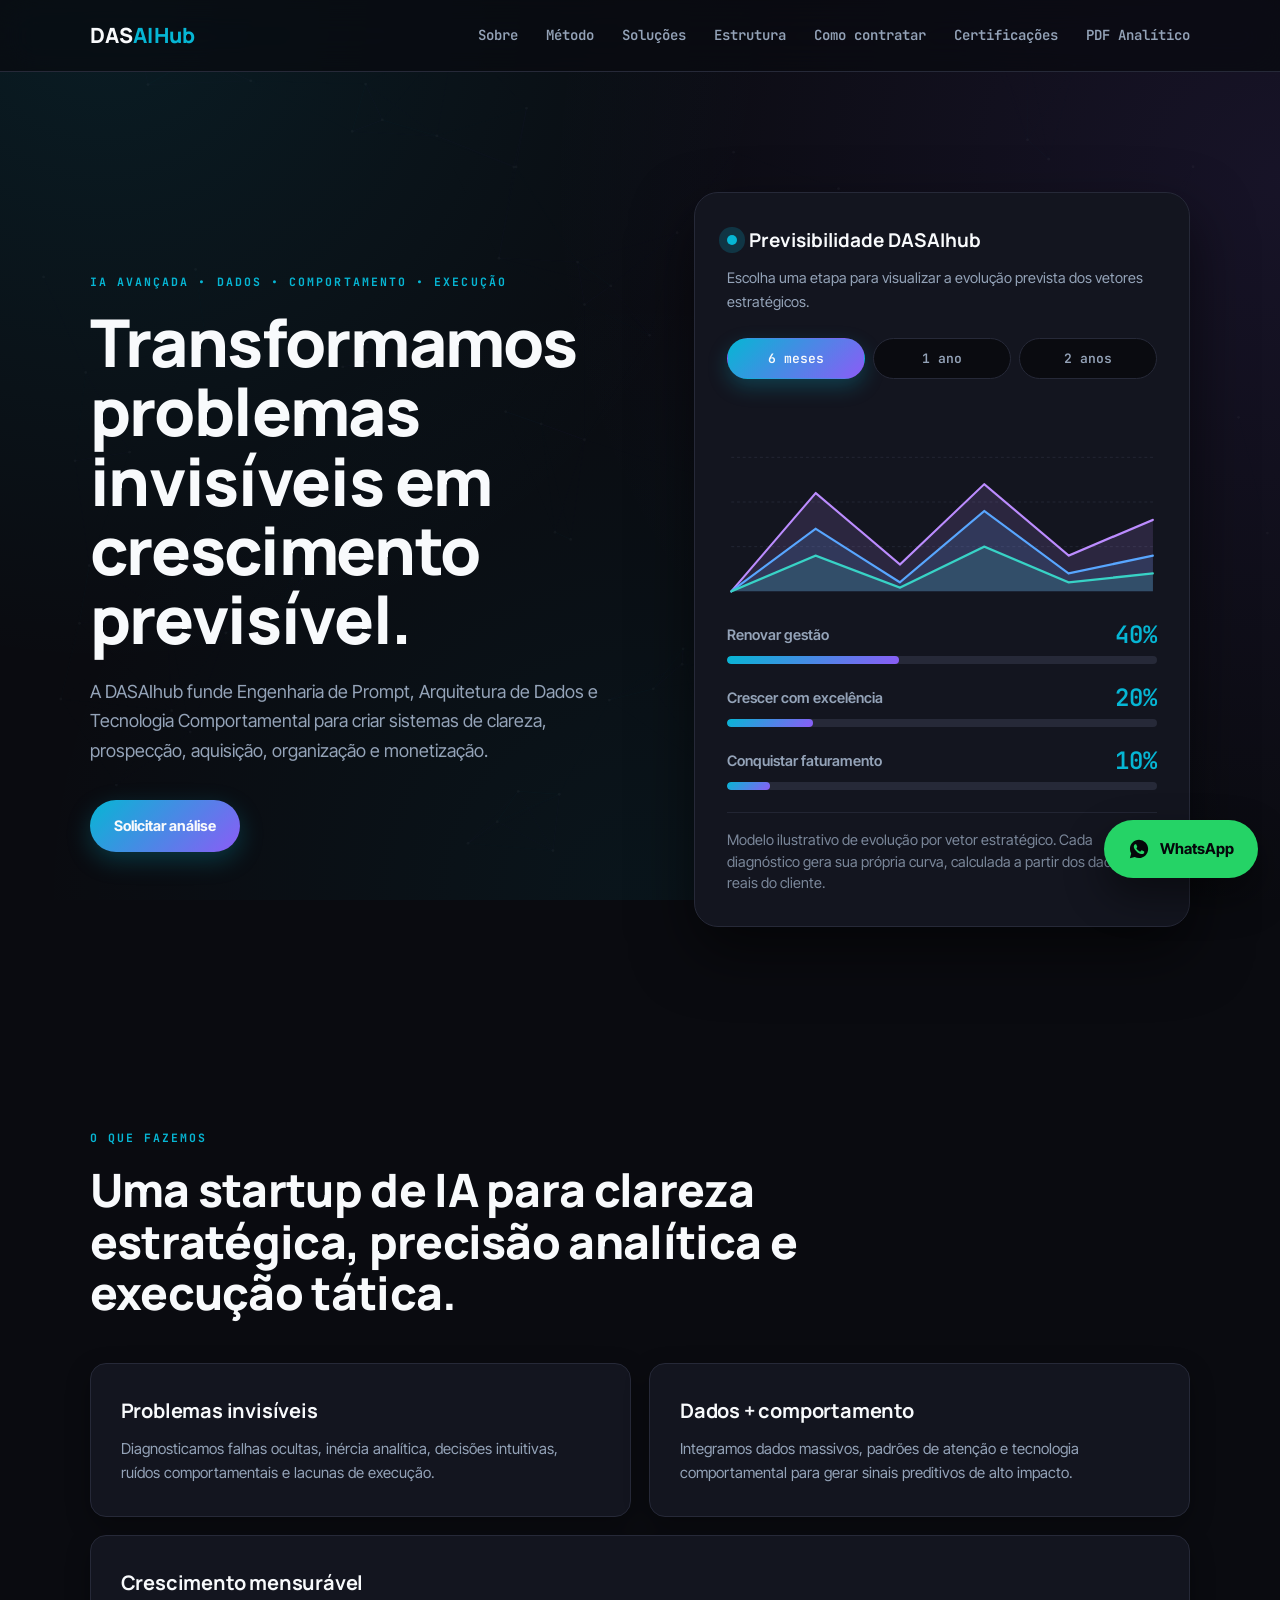
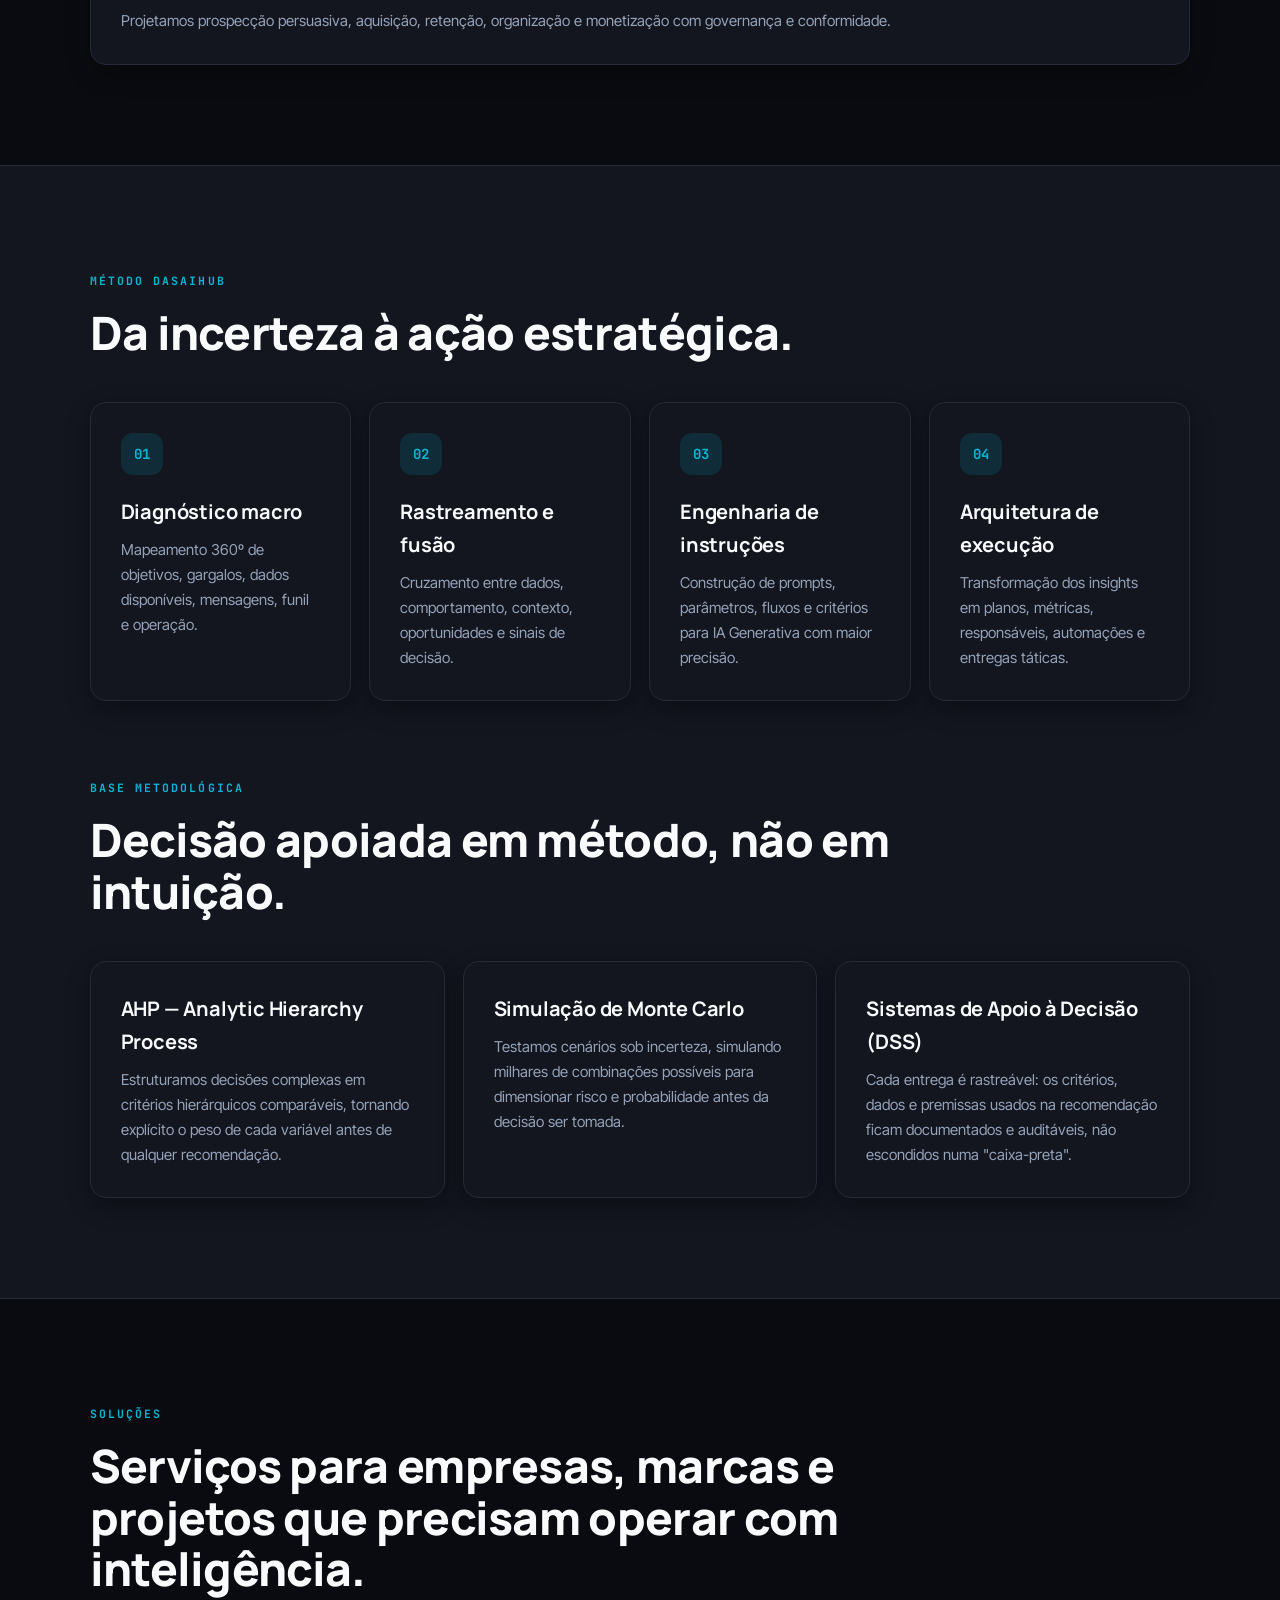
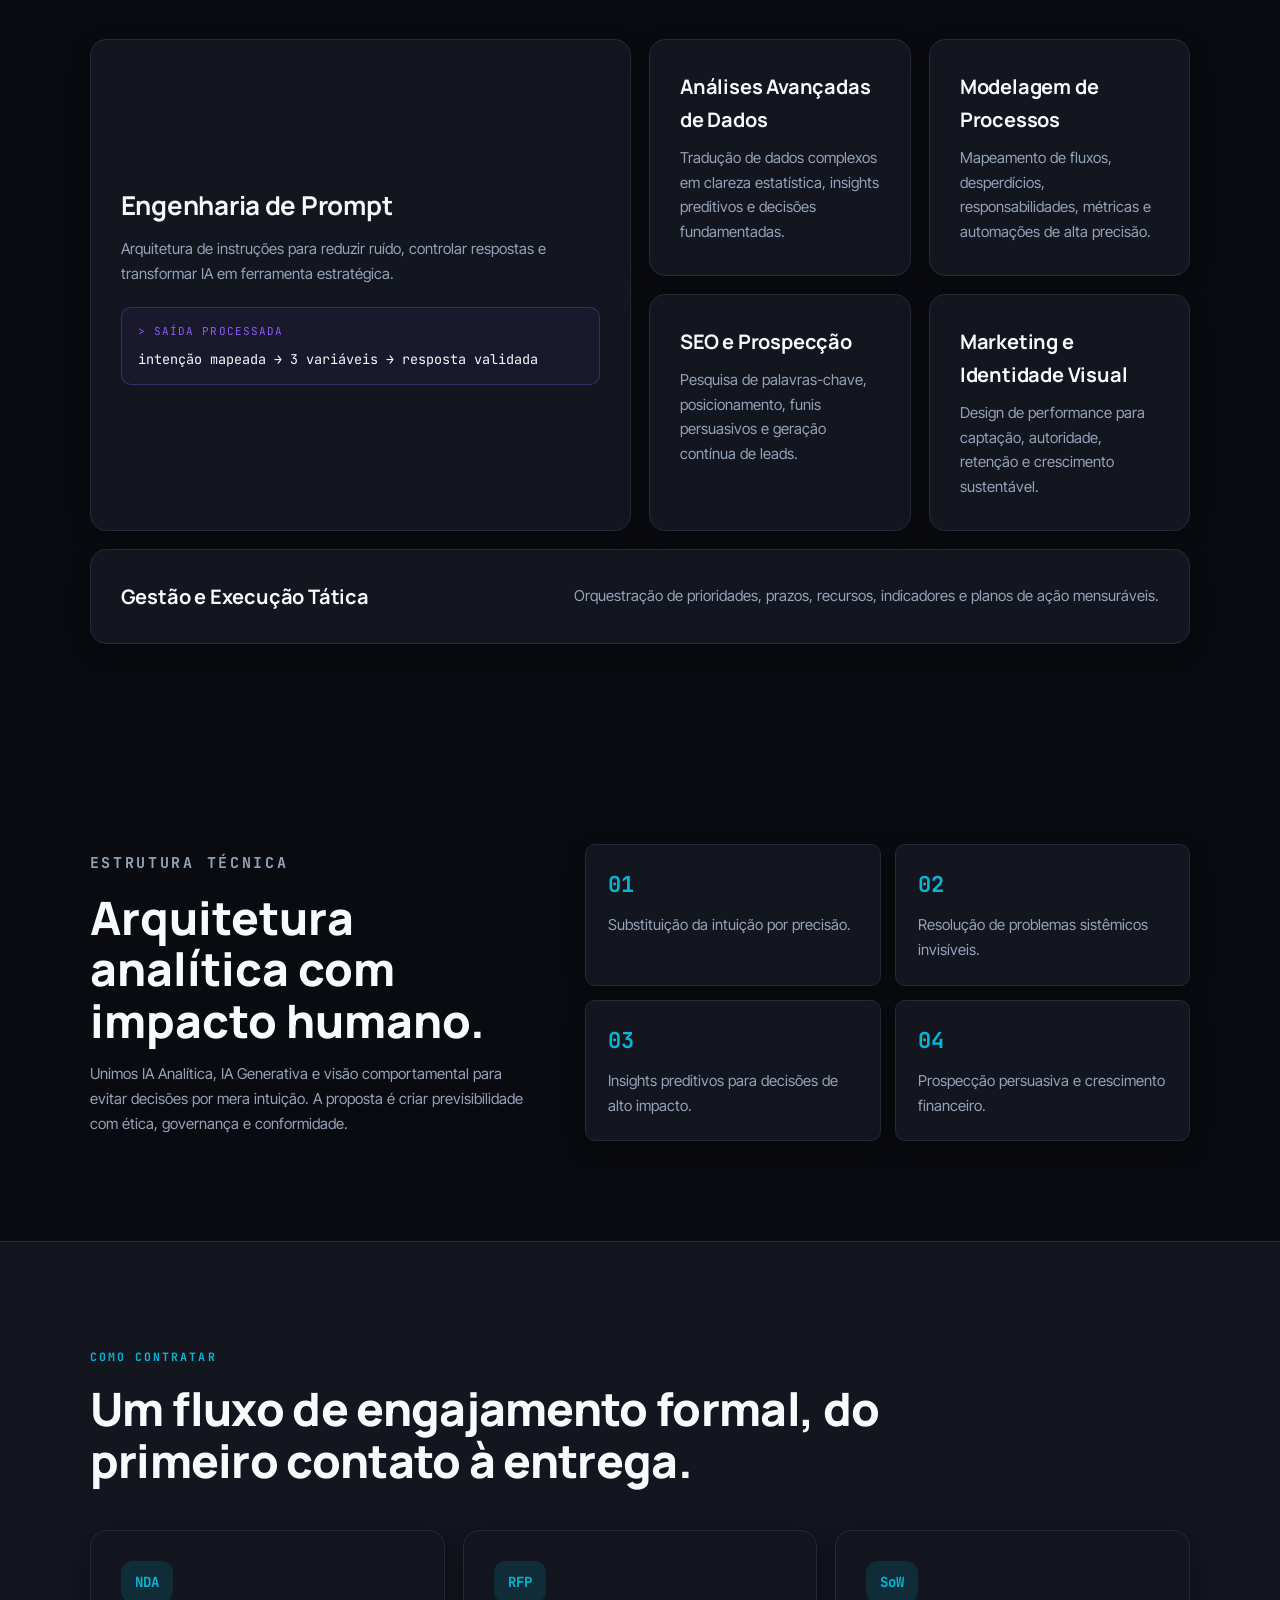
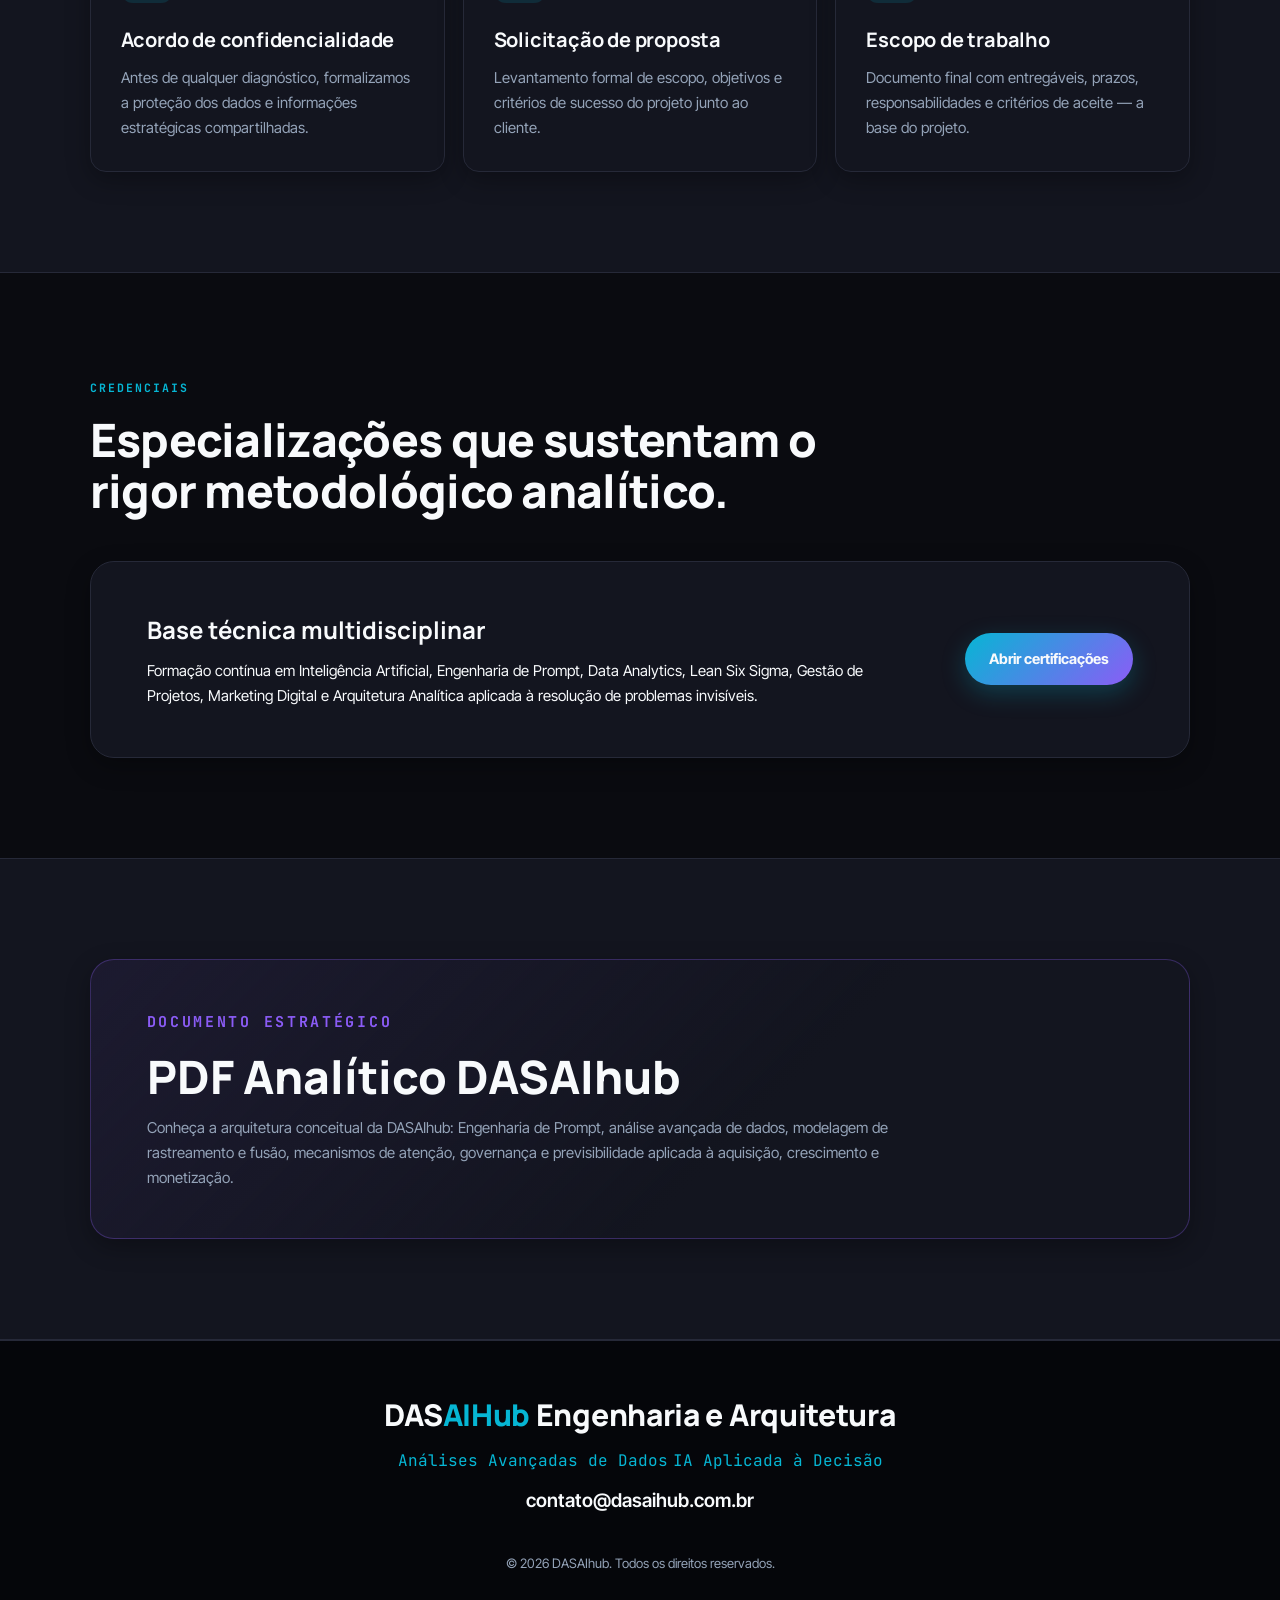
==== commit 498eec20: "Update specialization heading in index.html" ====
--- a/index.html
+++ b/index.html
@@ -240,7 +240,7 @@
     <section class="section credentials" id="certificacoes">
       <div class="section-title reveal">
         <p class="eyebrow">Credenciais</p>
-        <h2>Especializações que sustentam o rigor metodológico analítico da <span class="hl-badge"><span class="accent">DASAIHub</span></span>.</h2>
+        <h2>Especializações que sustentam o rigor metodológico analítico.
       </div>
       <div class="resource-card reveal">
         <div>
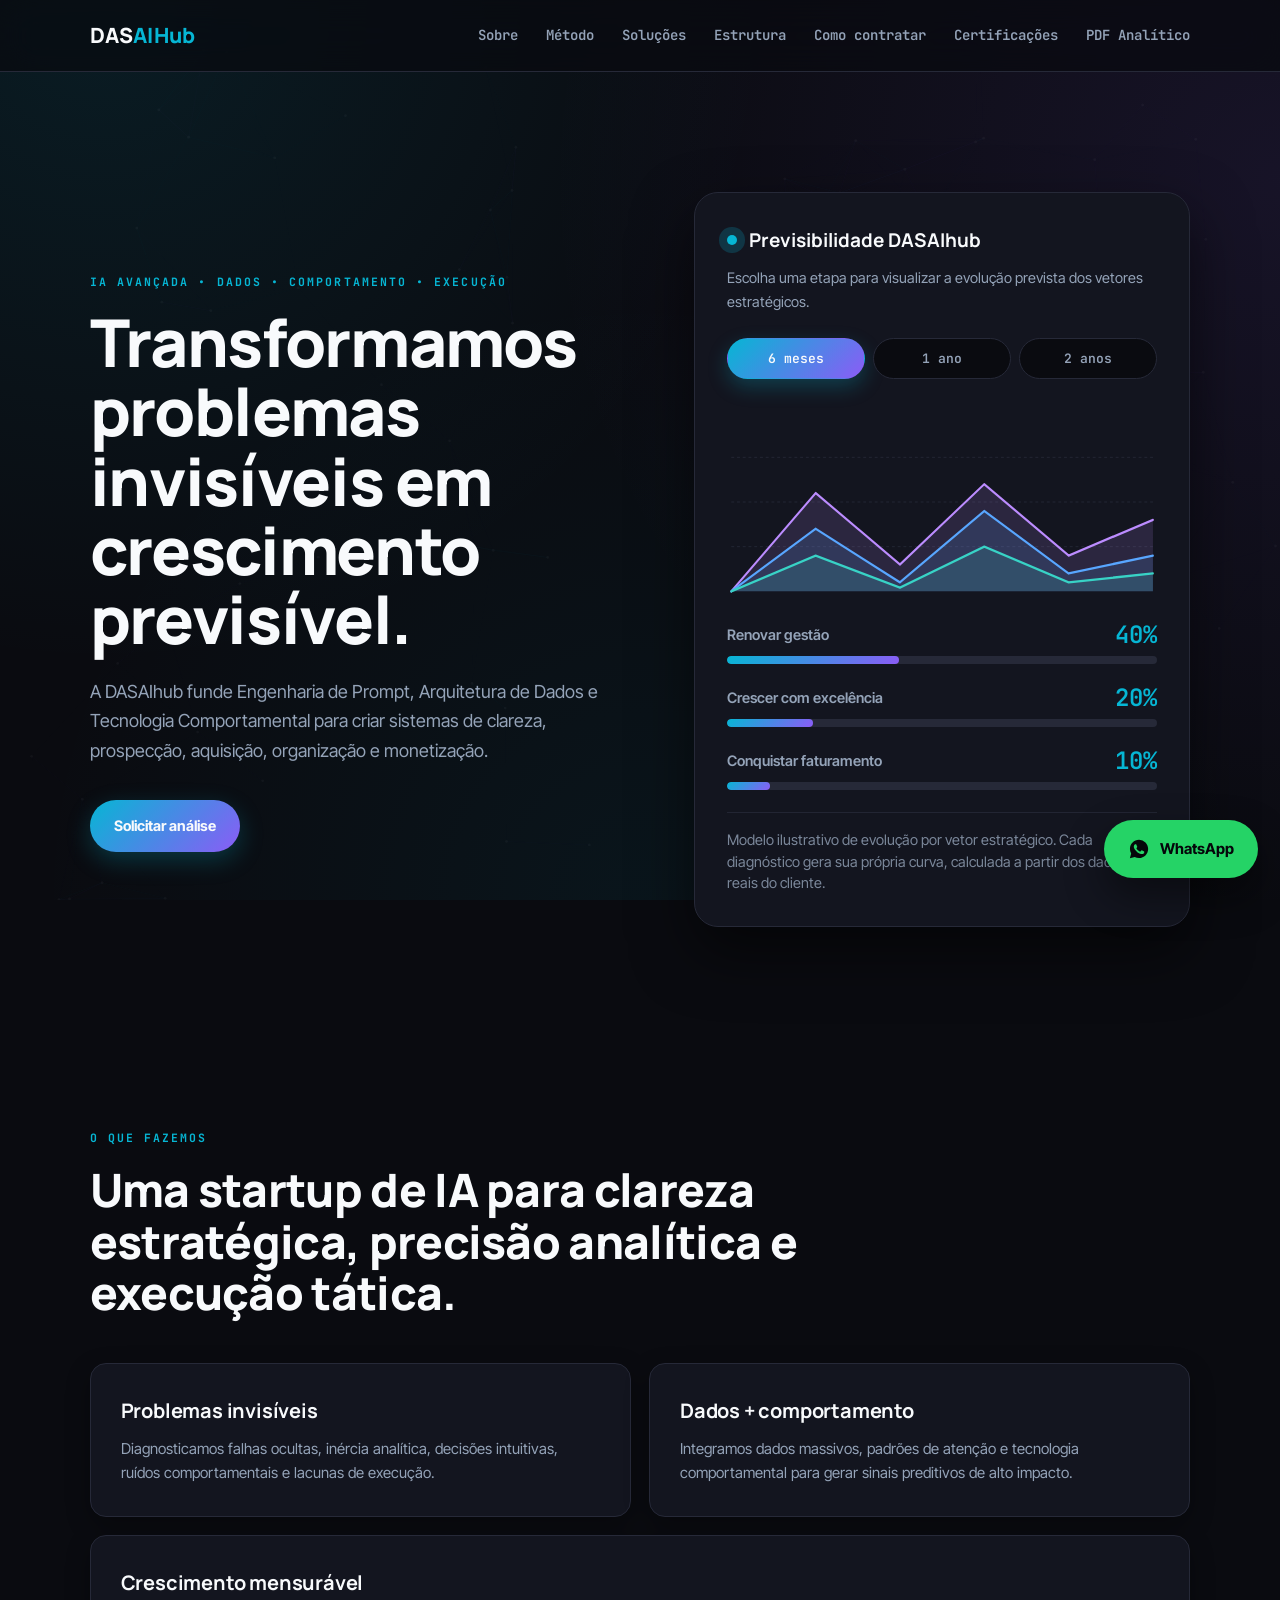
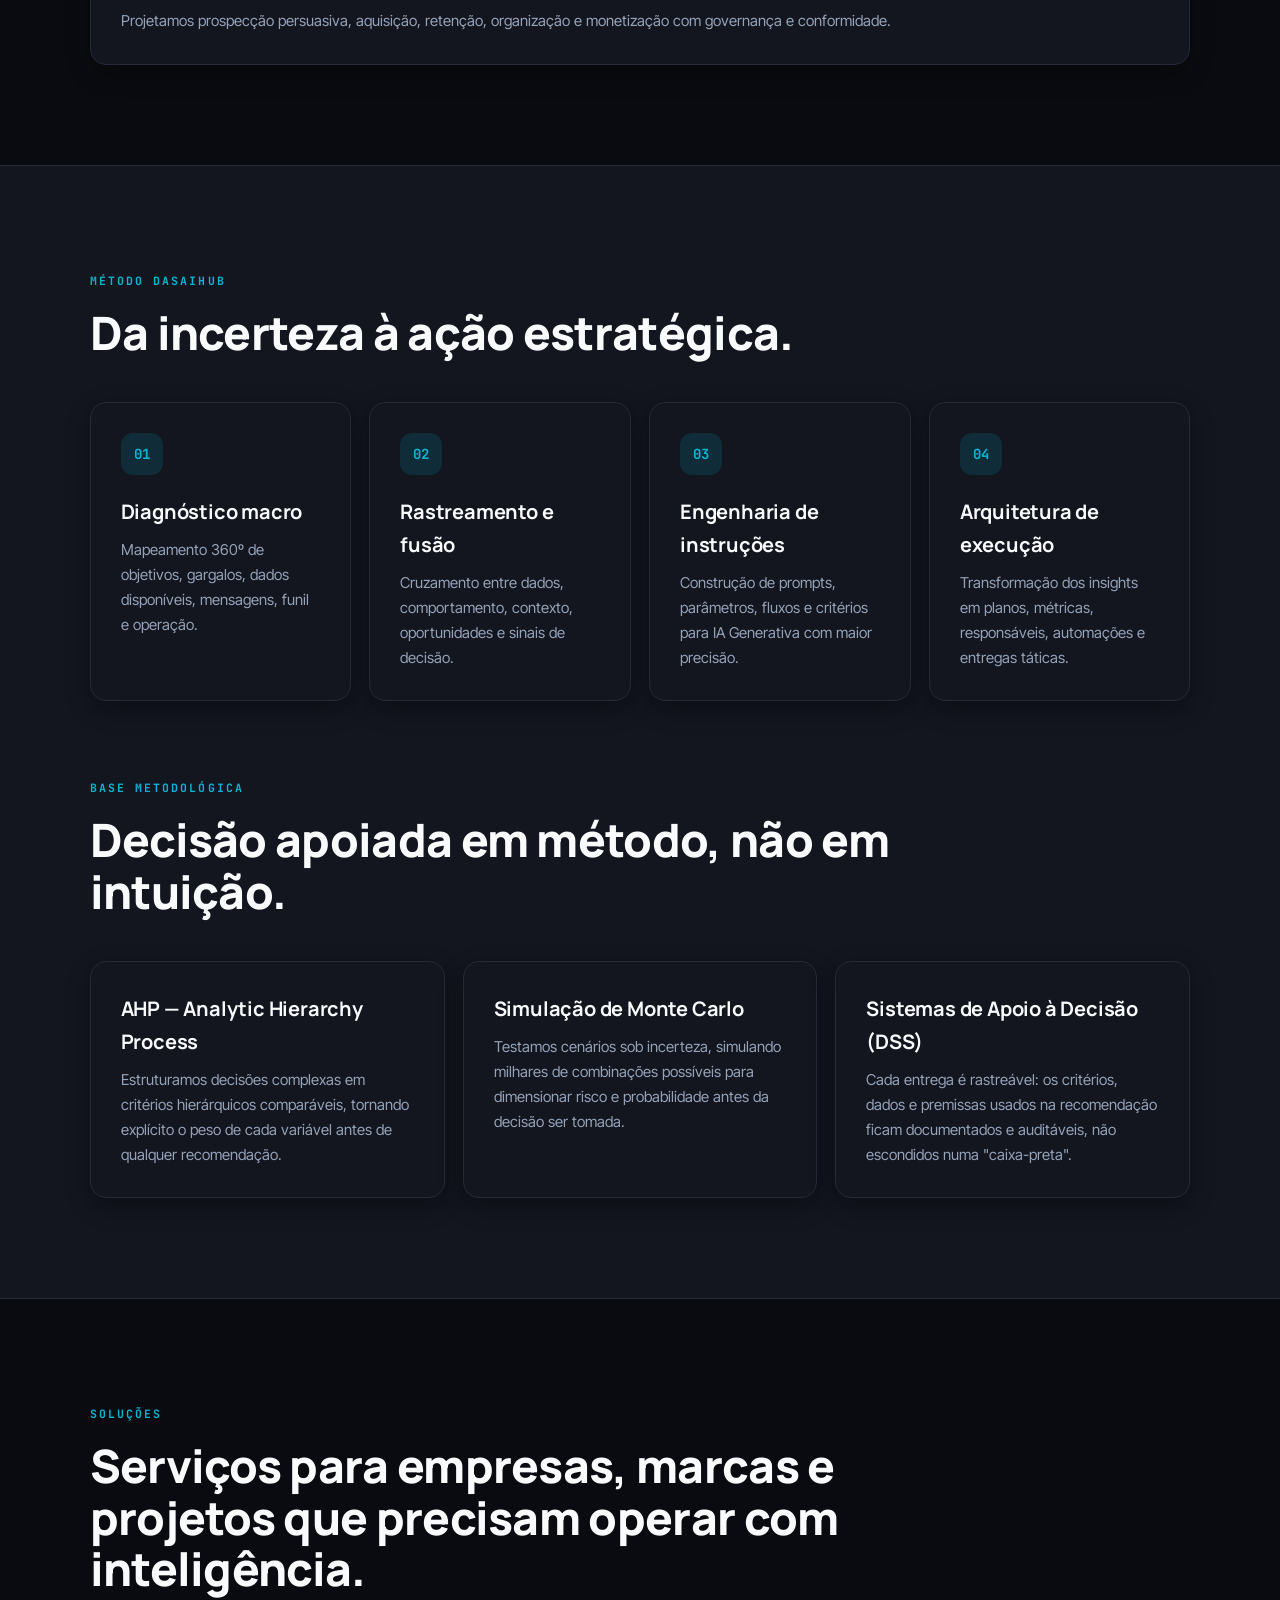
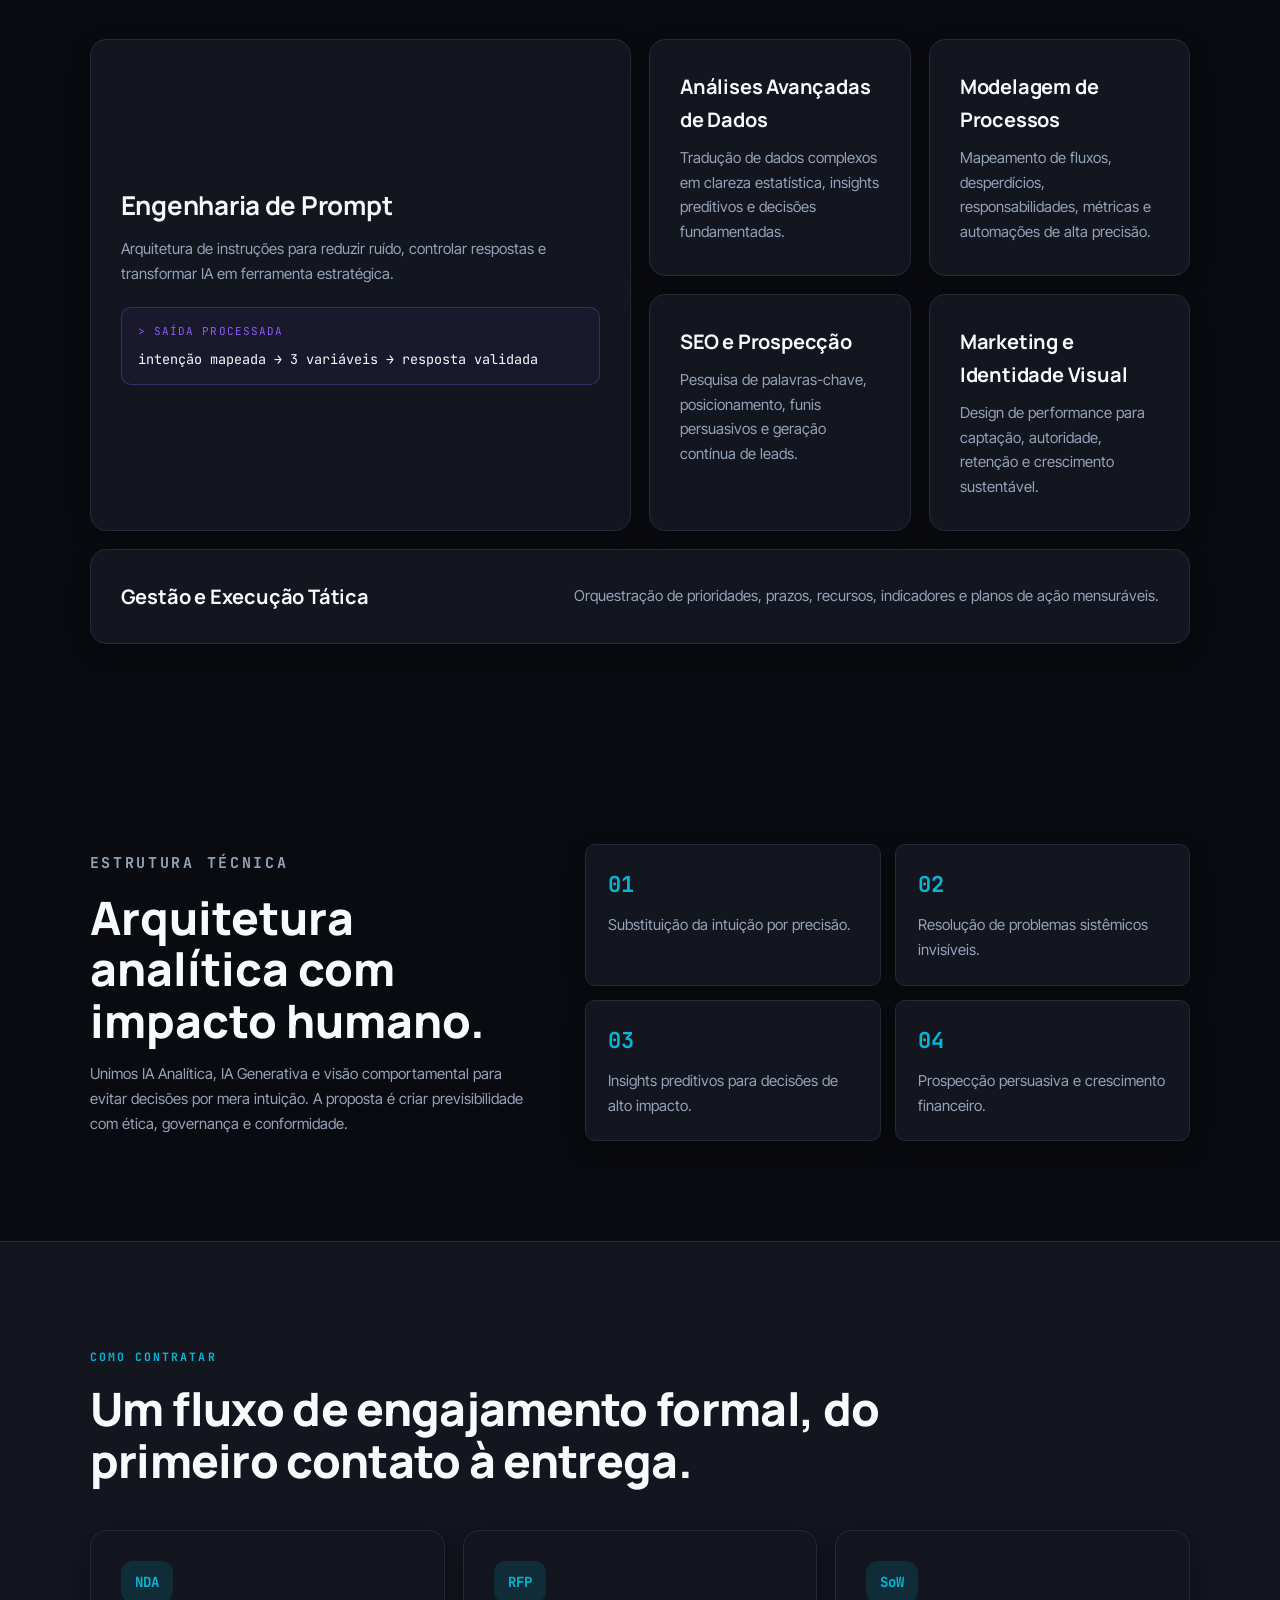
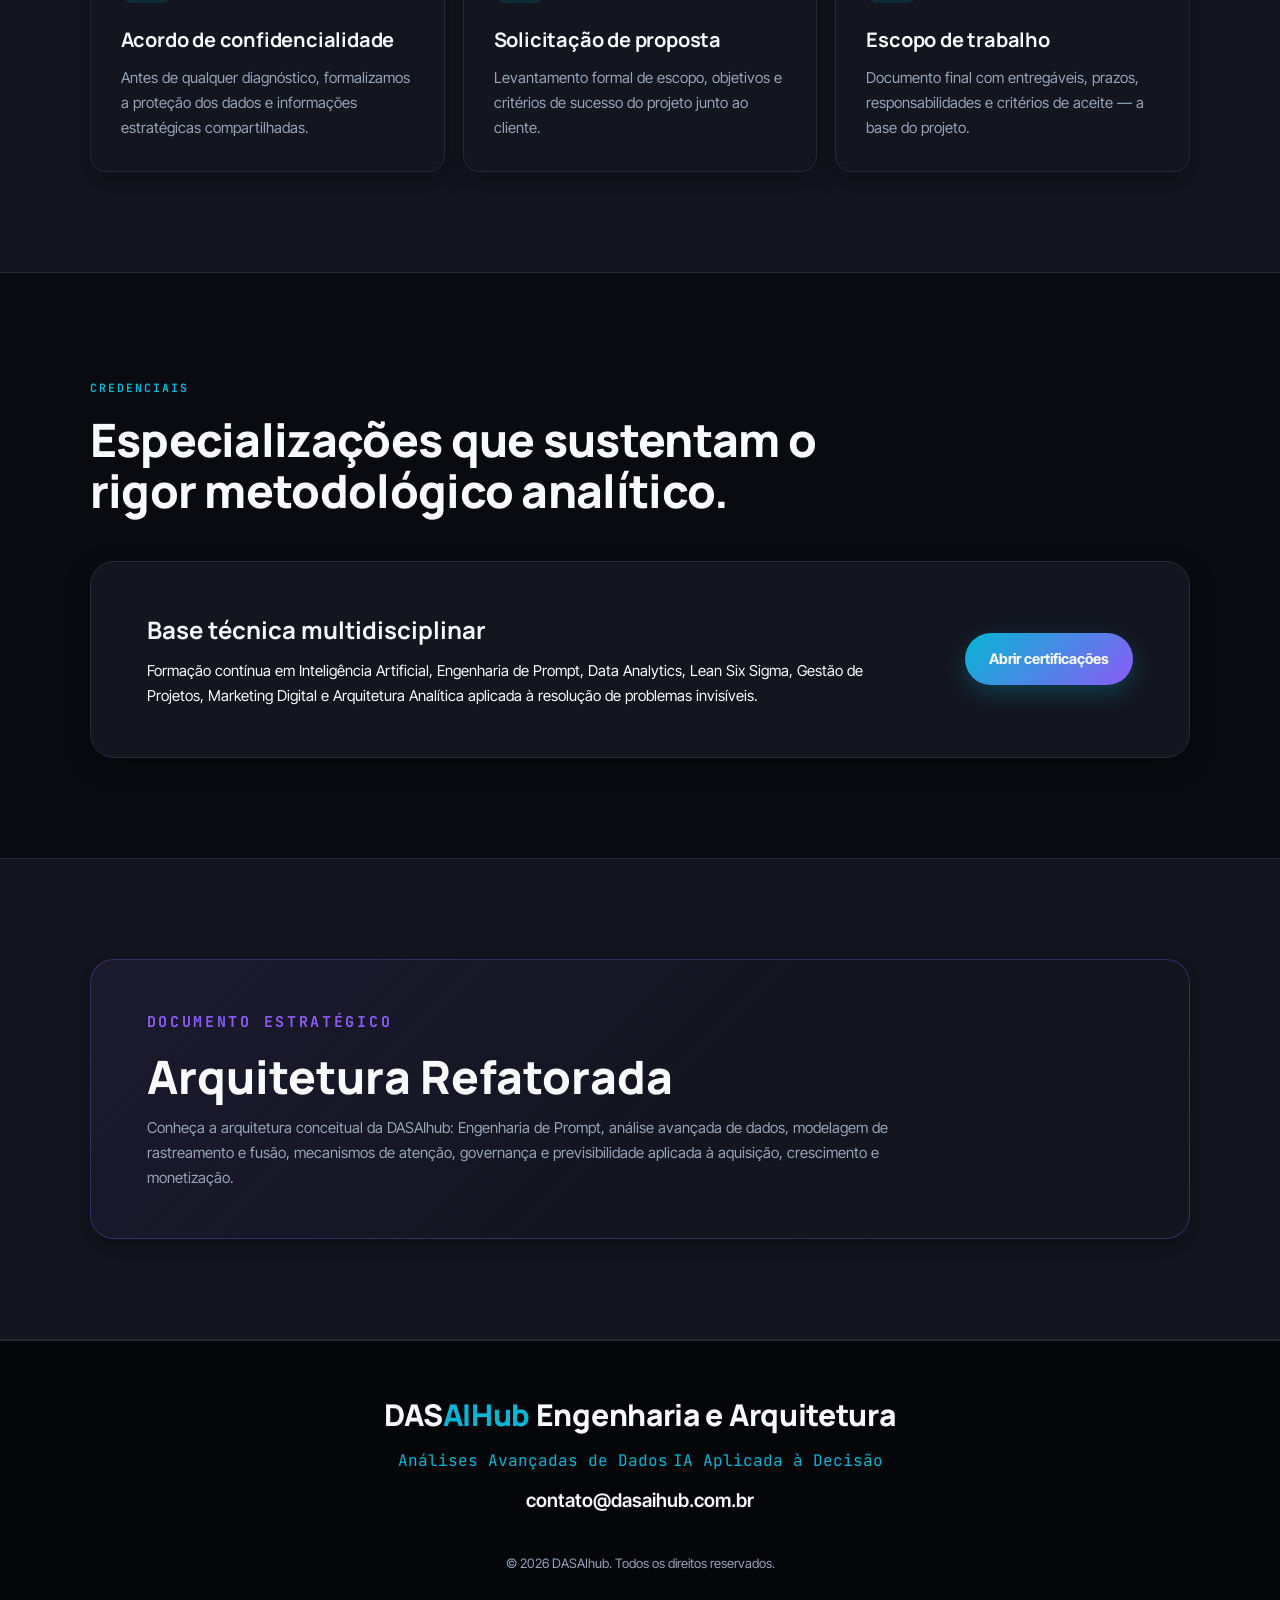
==== commit c382a847: "Update index.html" ====
--- a/index.html
+++ b/index.html
@@ -255,7 +255,8 @@
       <div class="resource-card dark-resource reveal">
         <div>
           <p class="eyebrow">Documento estratégico</p>
-          <h2>PDF Analítico DASAIhub</h2>
+          <h2>Arquitetura Refatorada
+</h2>
           <p>Conheça a arquitetura conceitual da DASAIhub: Engenharia de Prompt, análise avançada de dados, modelagem de rastreamento e fusão, mecanismos de atenção, governança e previsibilidade aplicada à aquisição, crescimento e monetização.</p>
         </div>
       </div>
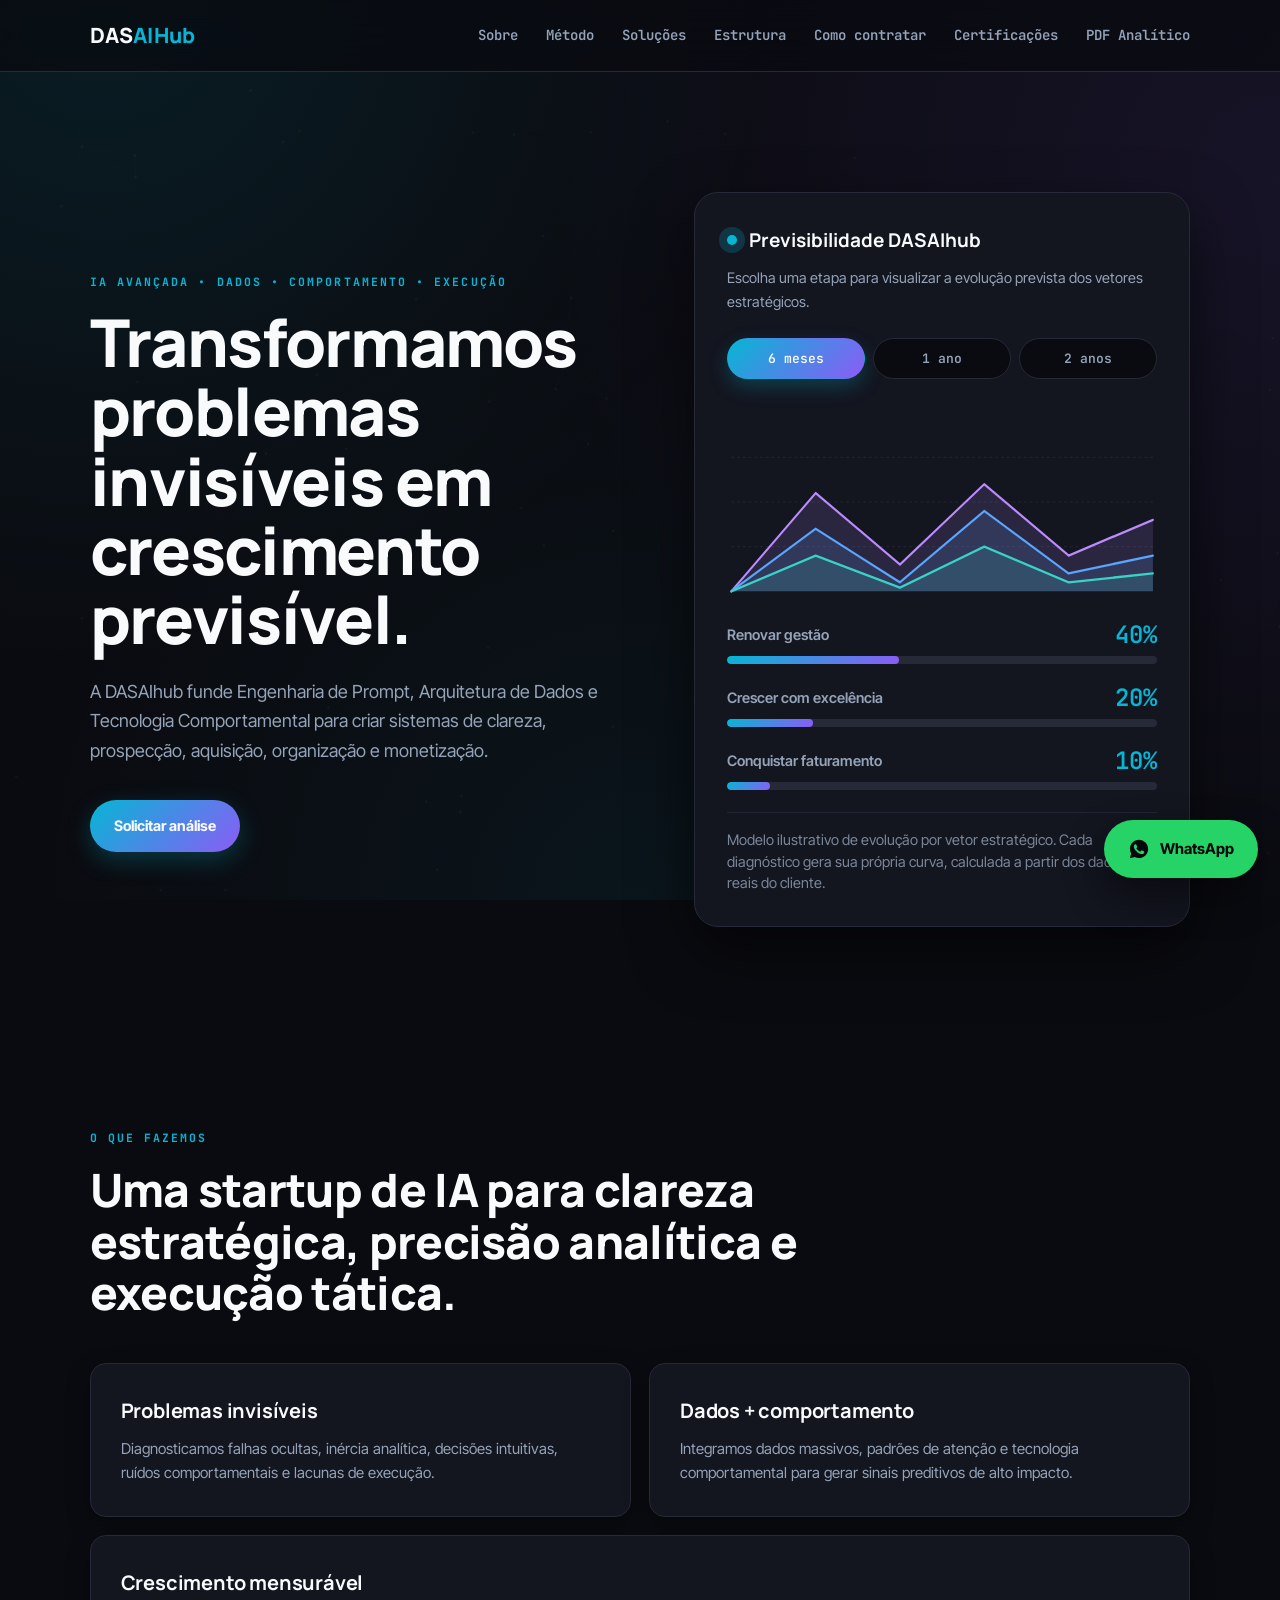
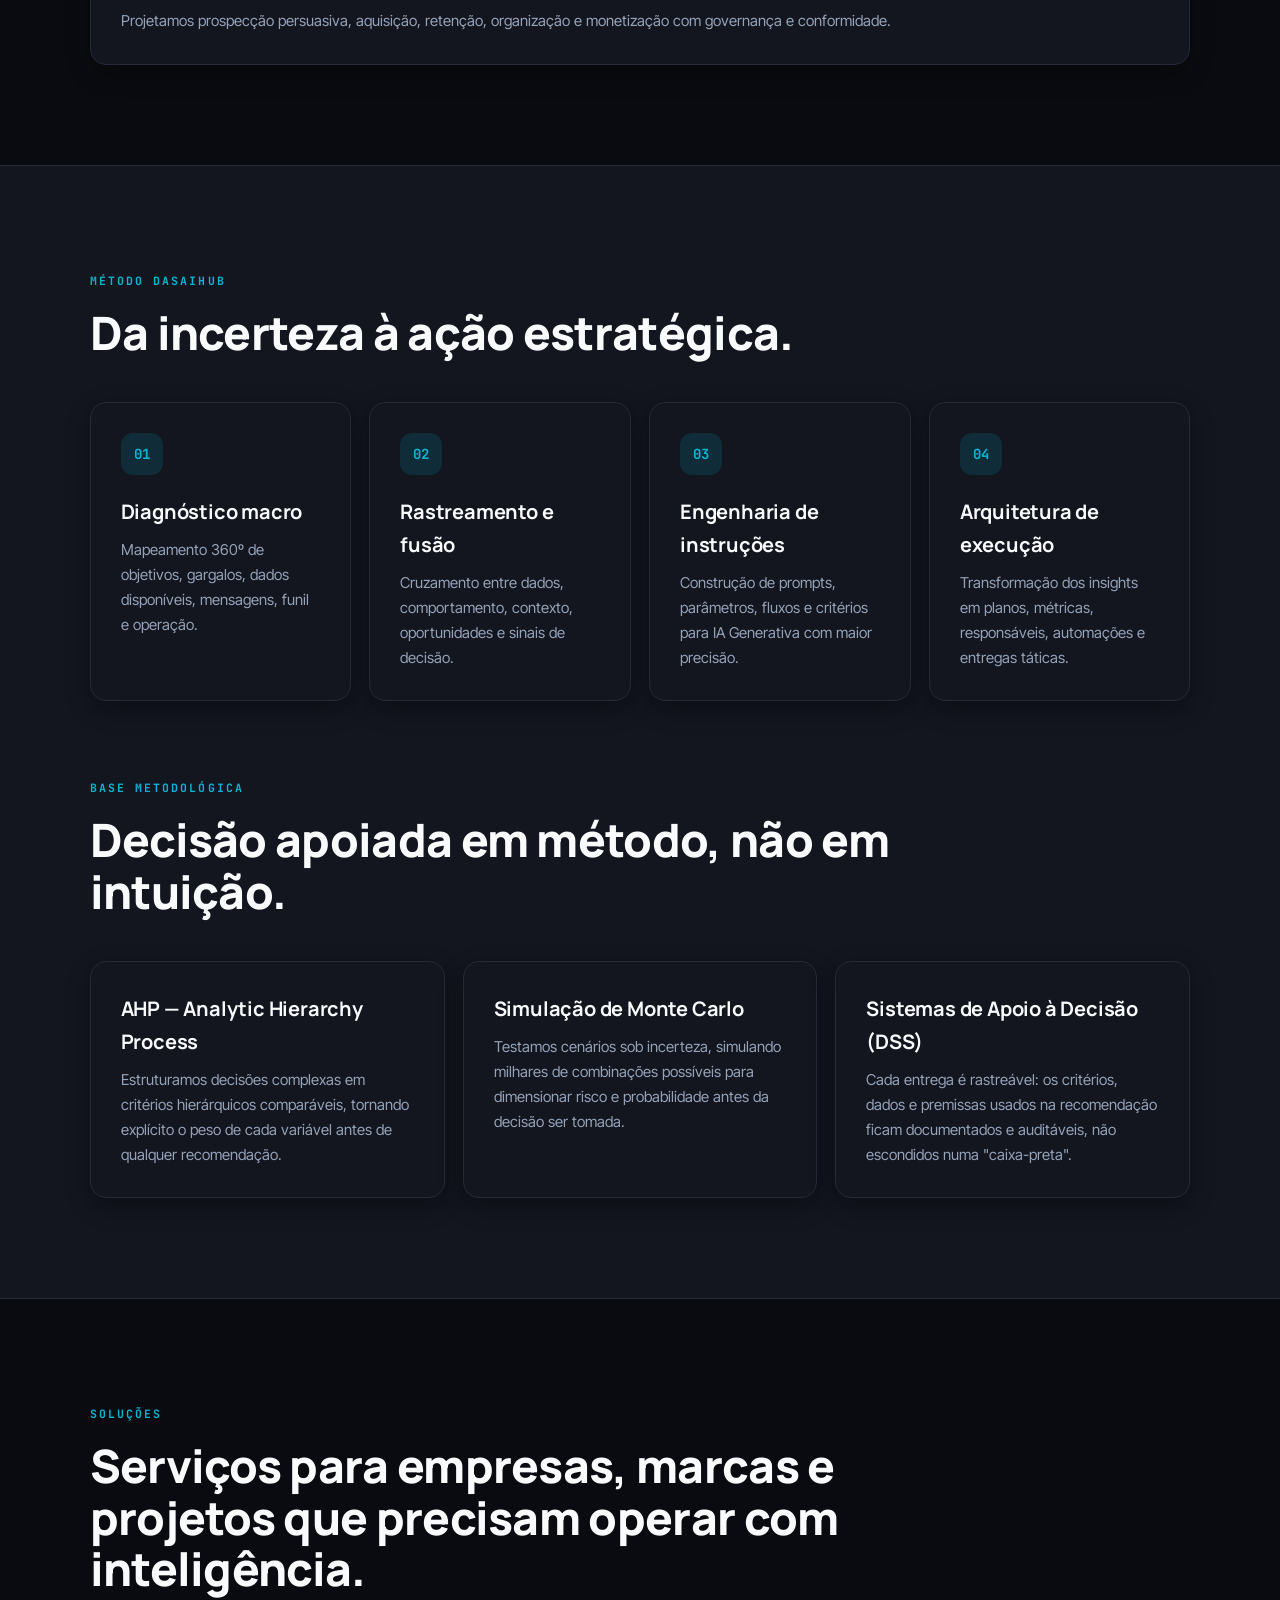
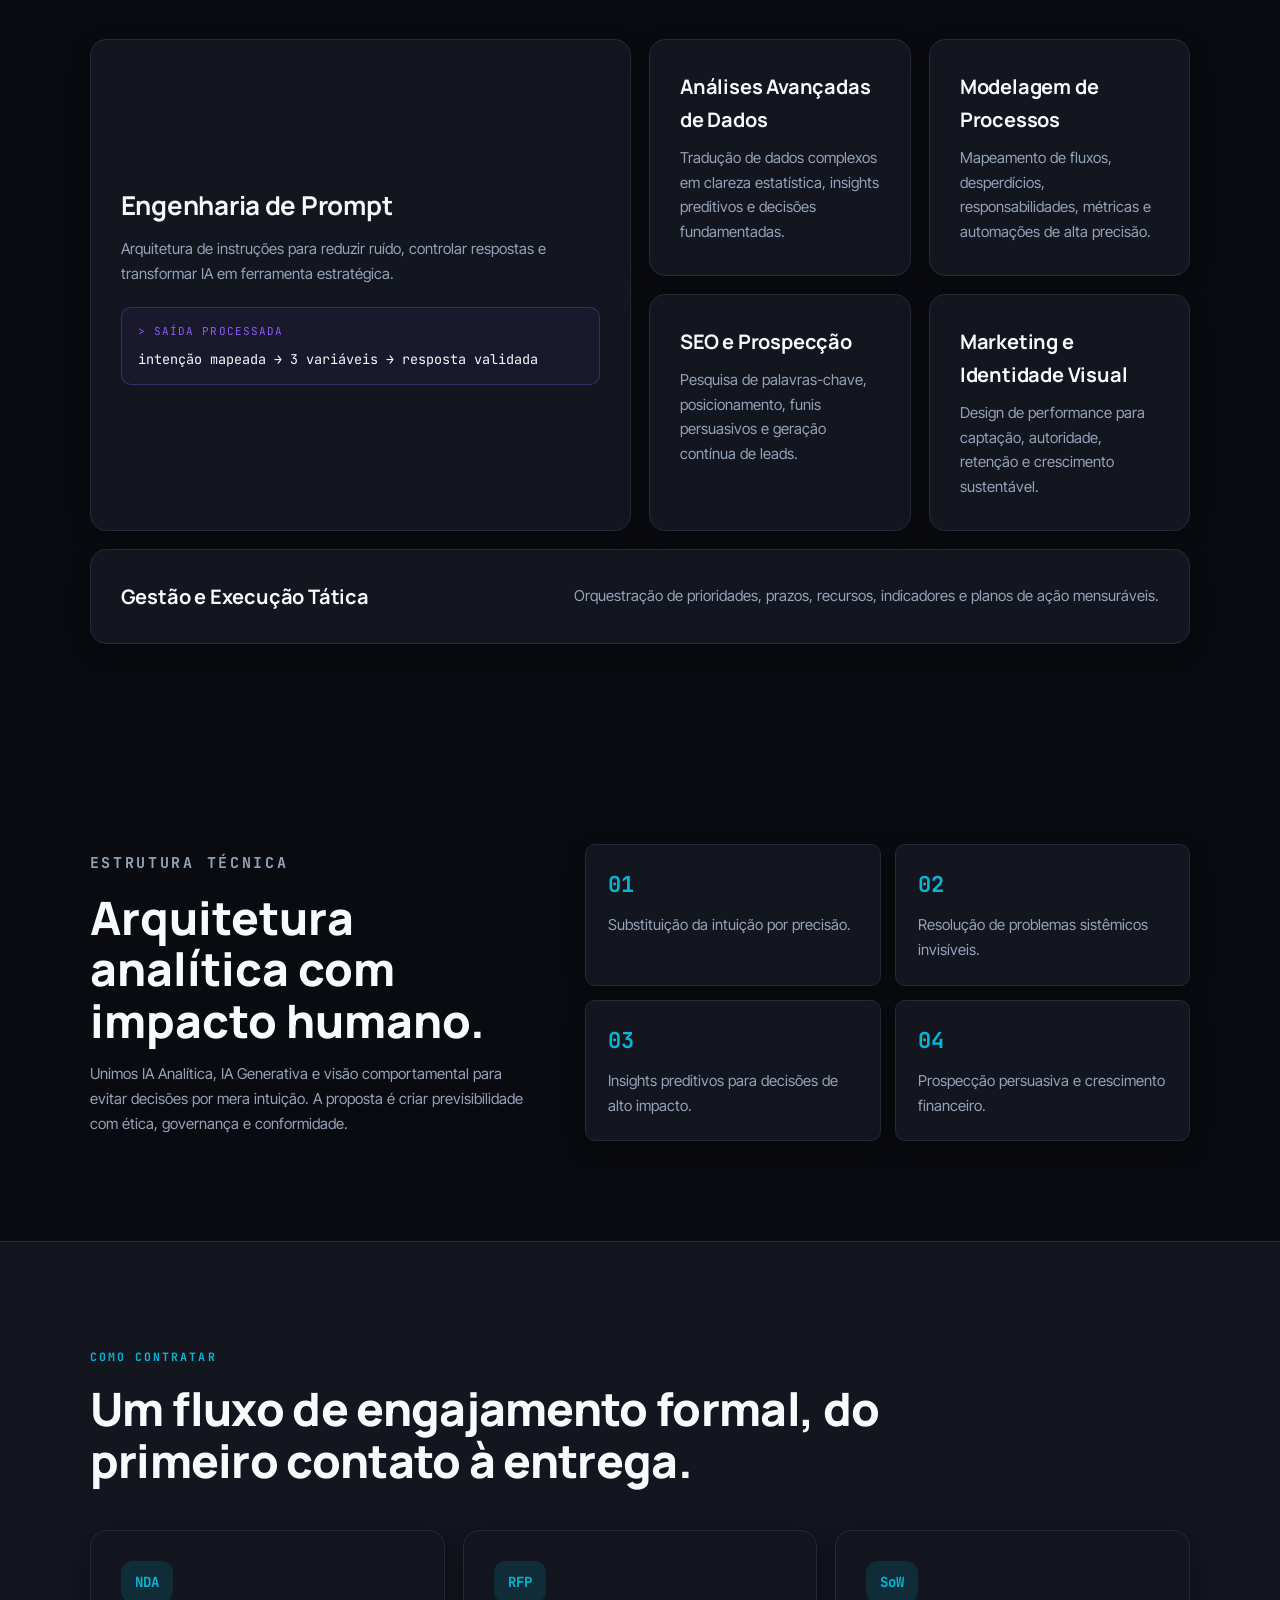
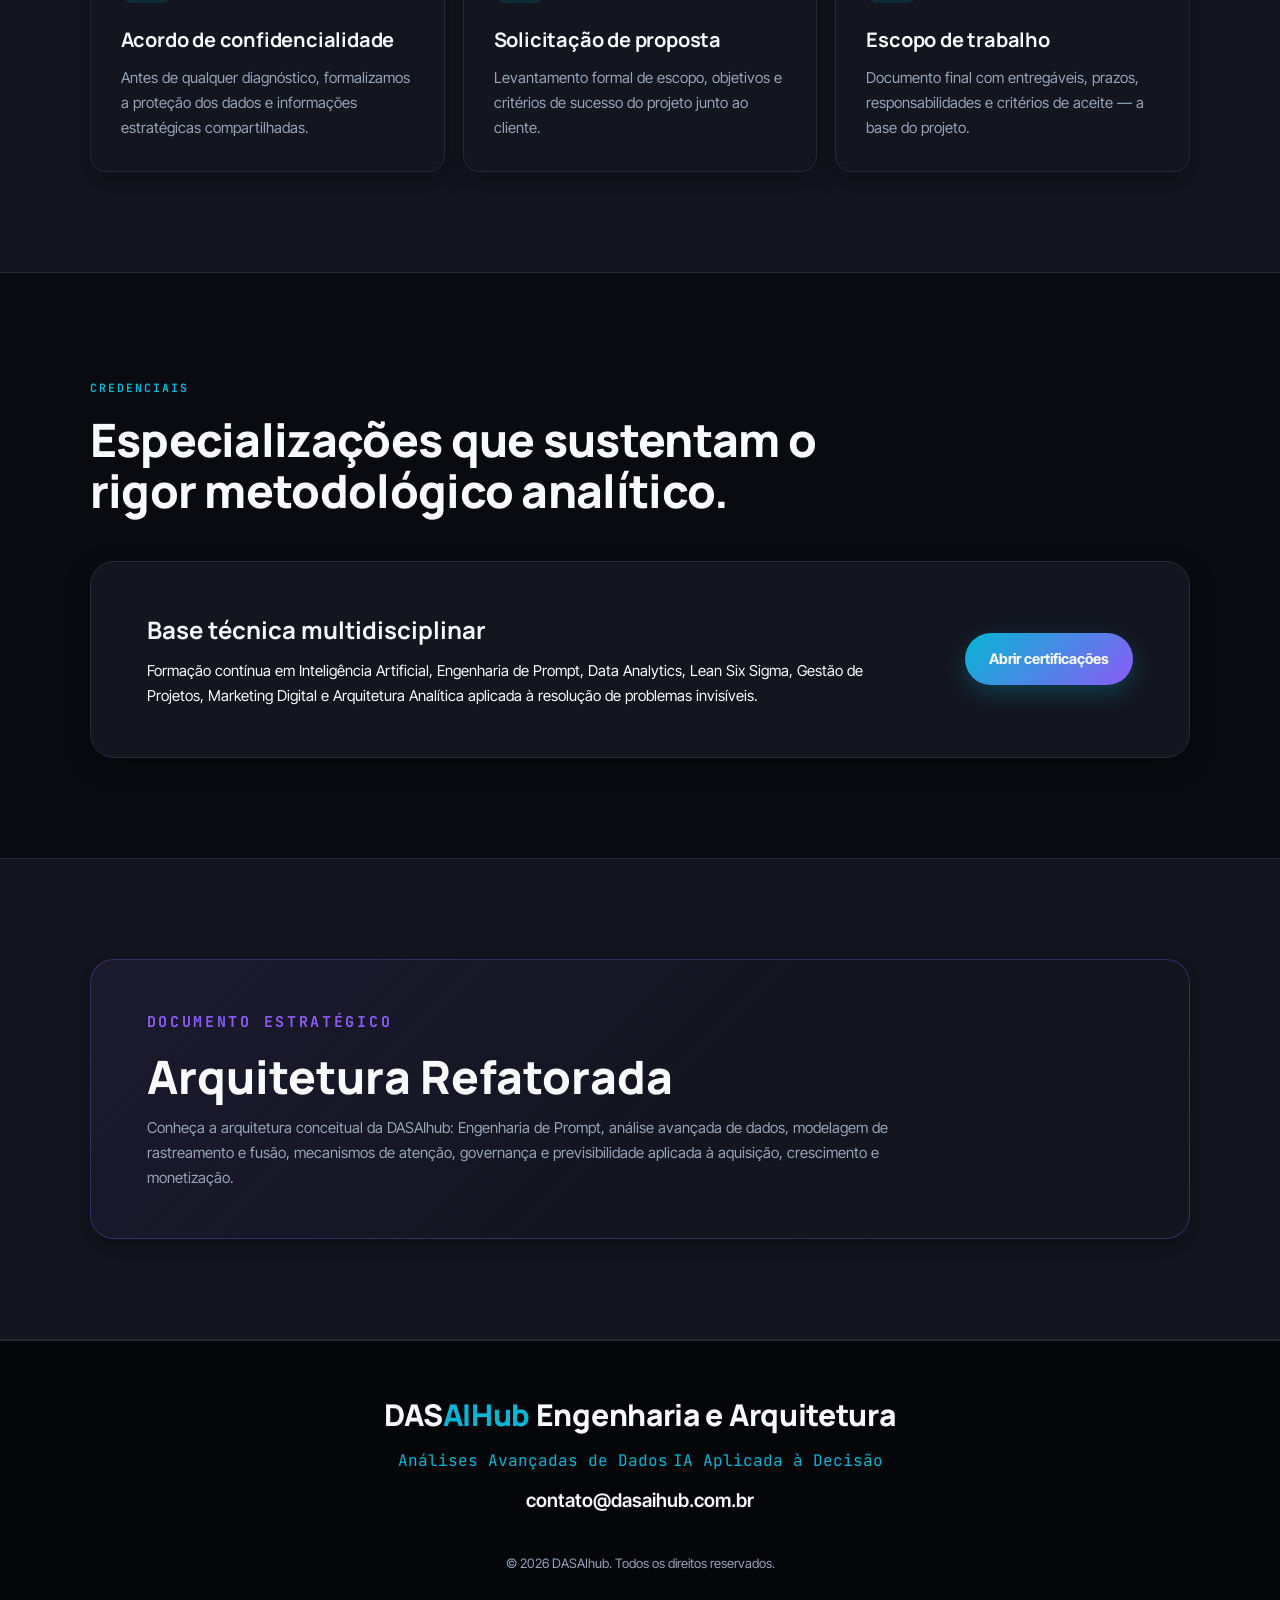
==== commit ca00a1e7: "Refactor description in index.html Updated the description to reflect changes in data architecture." ====
--- a/index.html
+++ b/index.html
@@ -43,7 +43,7 @@
     "@type": "ProfessionalService",
     "name": "DASAIhub",
     "url": "https://dasaihub.com.br",
-    "description": "Consultoria em Inteligência Artificial, Engenharia de Prompt, Arquitetura de Dados e Sistemas de Apoio à Decisão (AHP e Simulação de Monte Carlo).",
+    "description": "Consultoria em Inteligência Artificial, Engenharia de Prompt, Arquitetura Refaturada de Dados e Sistemas de Apoio à Decisão (AHP e Simulação de Monte Carlo).",
     "email": "contato@dasaihub.com.br",
     "areaServed": "BR",
     "knowsAbout": [
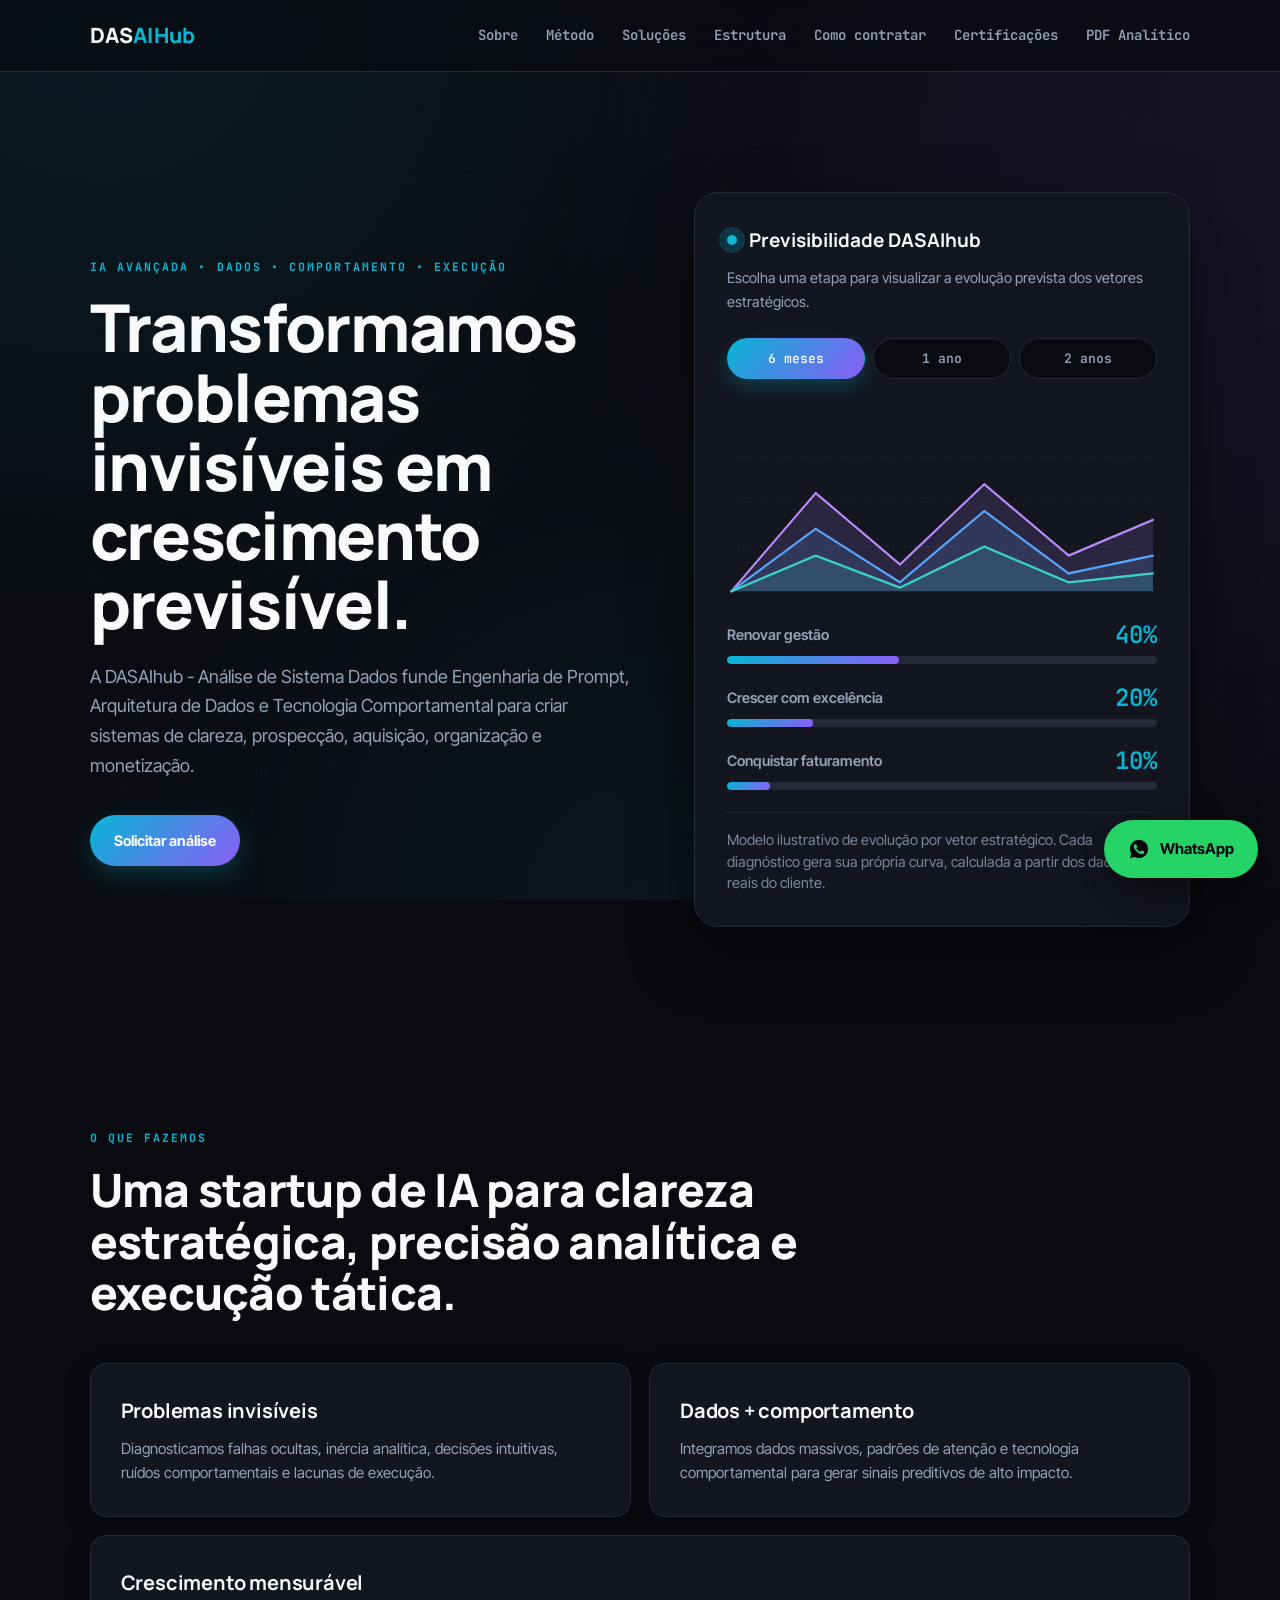
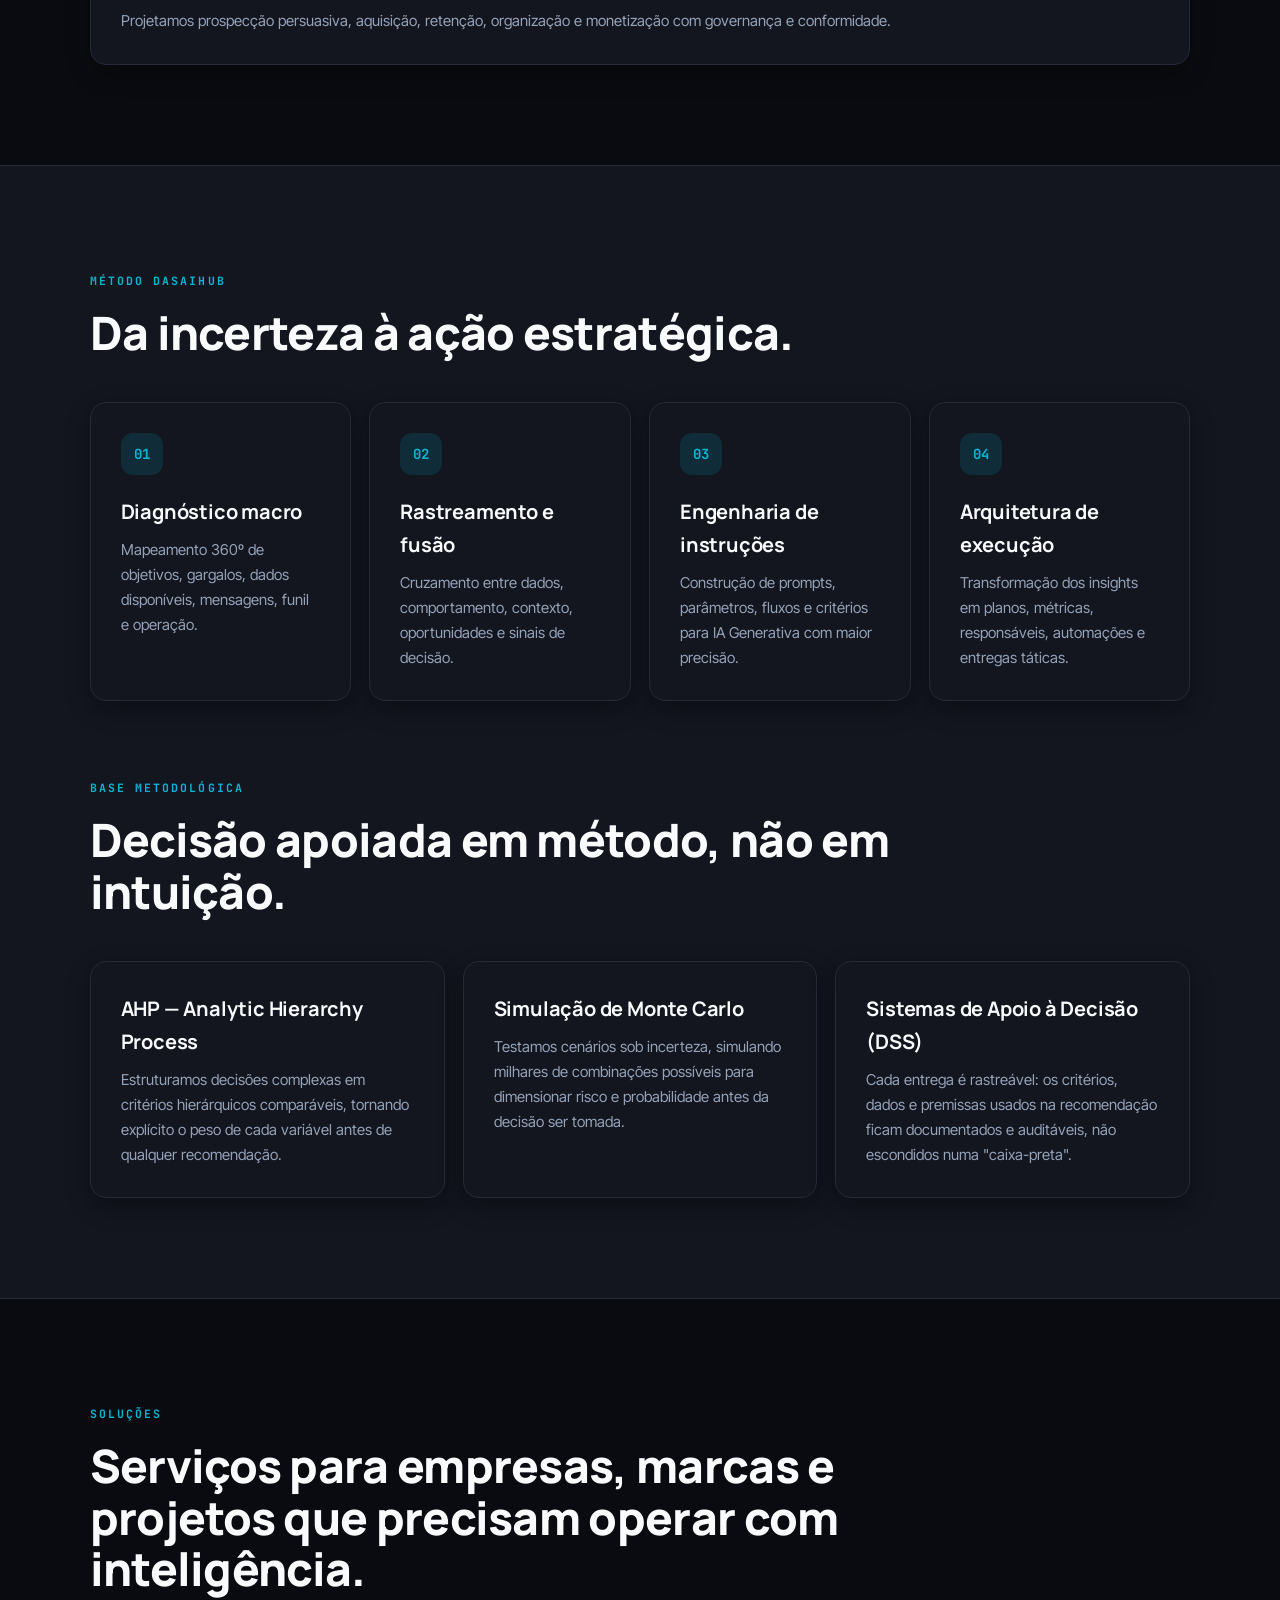
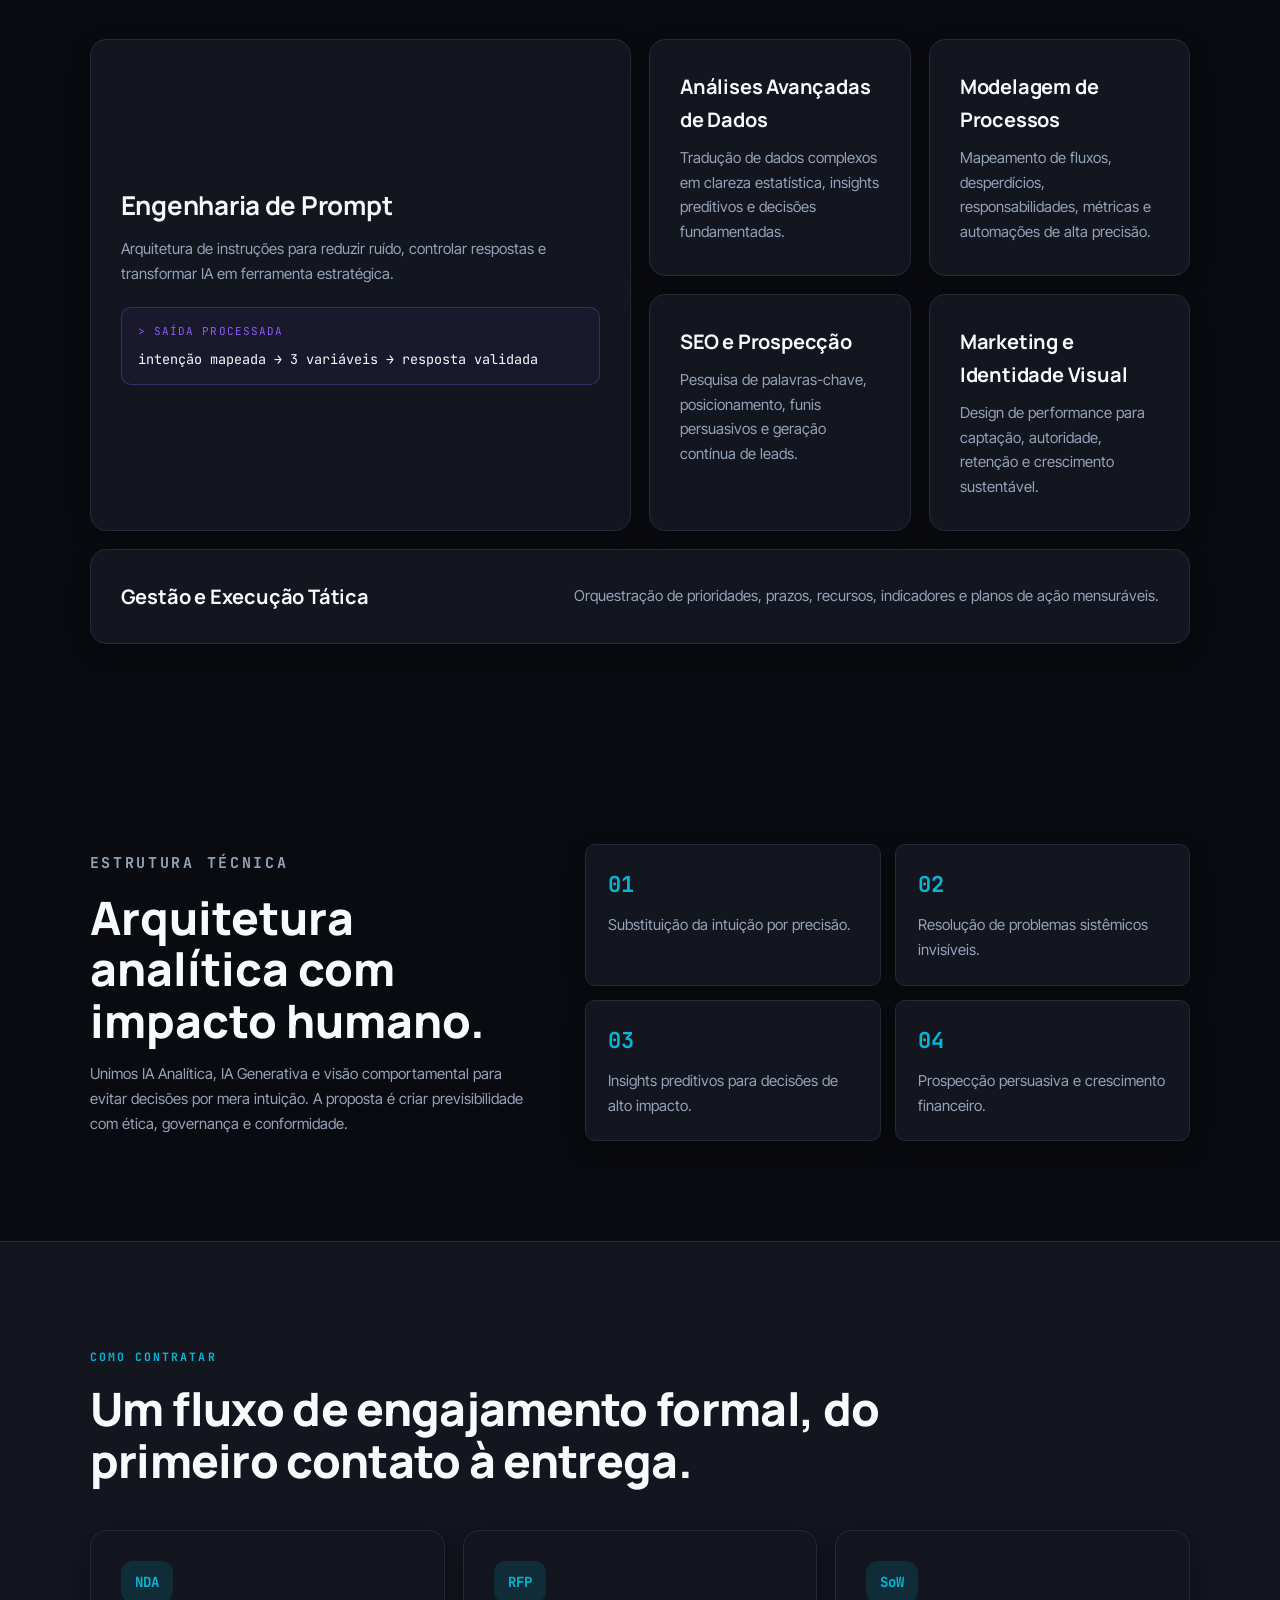
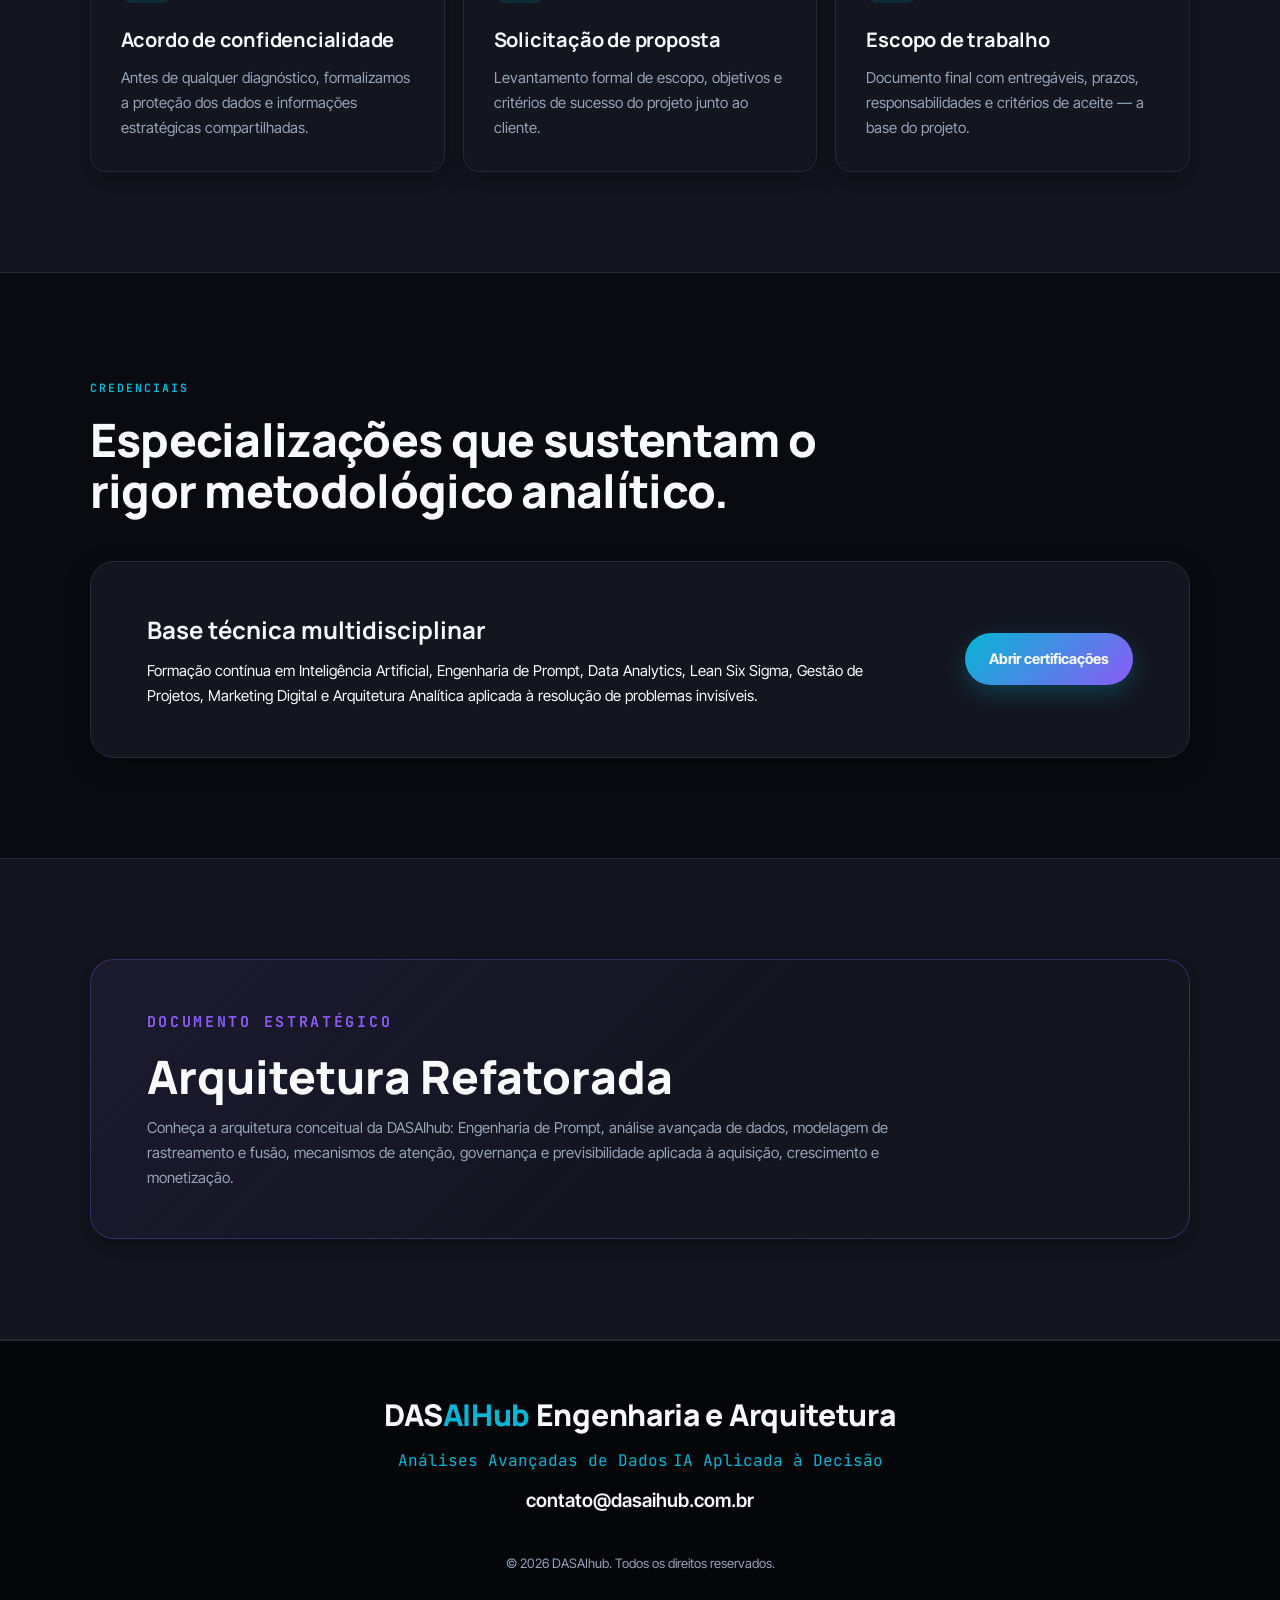
==== commit aa4465b9: "Update company description in index.html" ====
--- a/index.html
+++ b/index.html
@@ -86,7 +86,7 @@
         <p class="eyebrow reveal">IA avançada • Dados • Comportamento • Execução</p>
         <h1 class="reveal">Transformamos problemas invisíveis em crescimento previsível.</h1>
         <p class="hero-text reveal">
-          A DASAIhub funde Engenharia de Prompt, Arquitetura de Dados e Tecnologia Comportamental para criar sistemas de clareza, prospecção, aquisição, organização e monetização.
+          A DASAIhub - Análise de Sistema Dados funde Engenharia de Prompt, Arquitetura de Dados e Tecnologia Comportamental para criar sistemas de clareza, prospecção, aquisição, organização e monetização.
         </p>
         <div class="actions reveal">
           <a class="btn primary" href="https://wa.me/5515997963306?text=Ol%C3%A1%2C%20quero%20uma%20an%C3%A1lise%20da%20DASAIhub." target="_blank" rel="noopener">Solicitar análise</a>
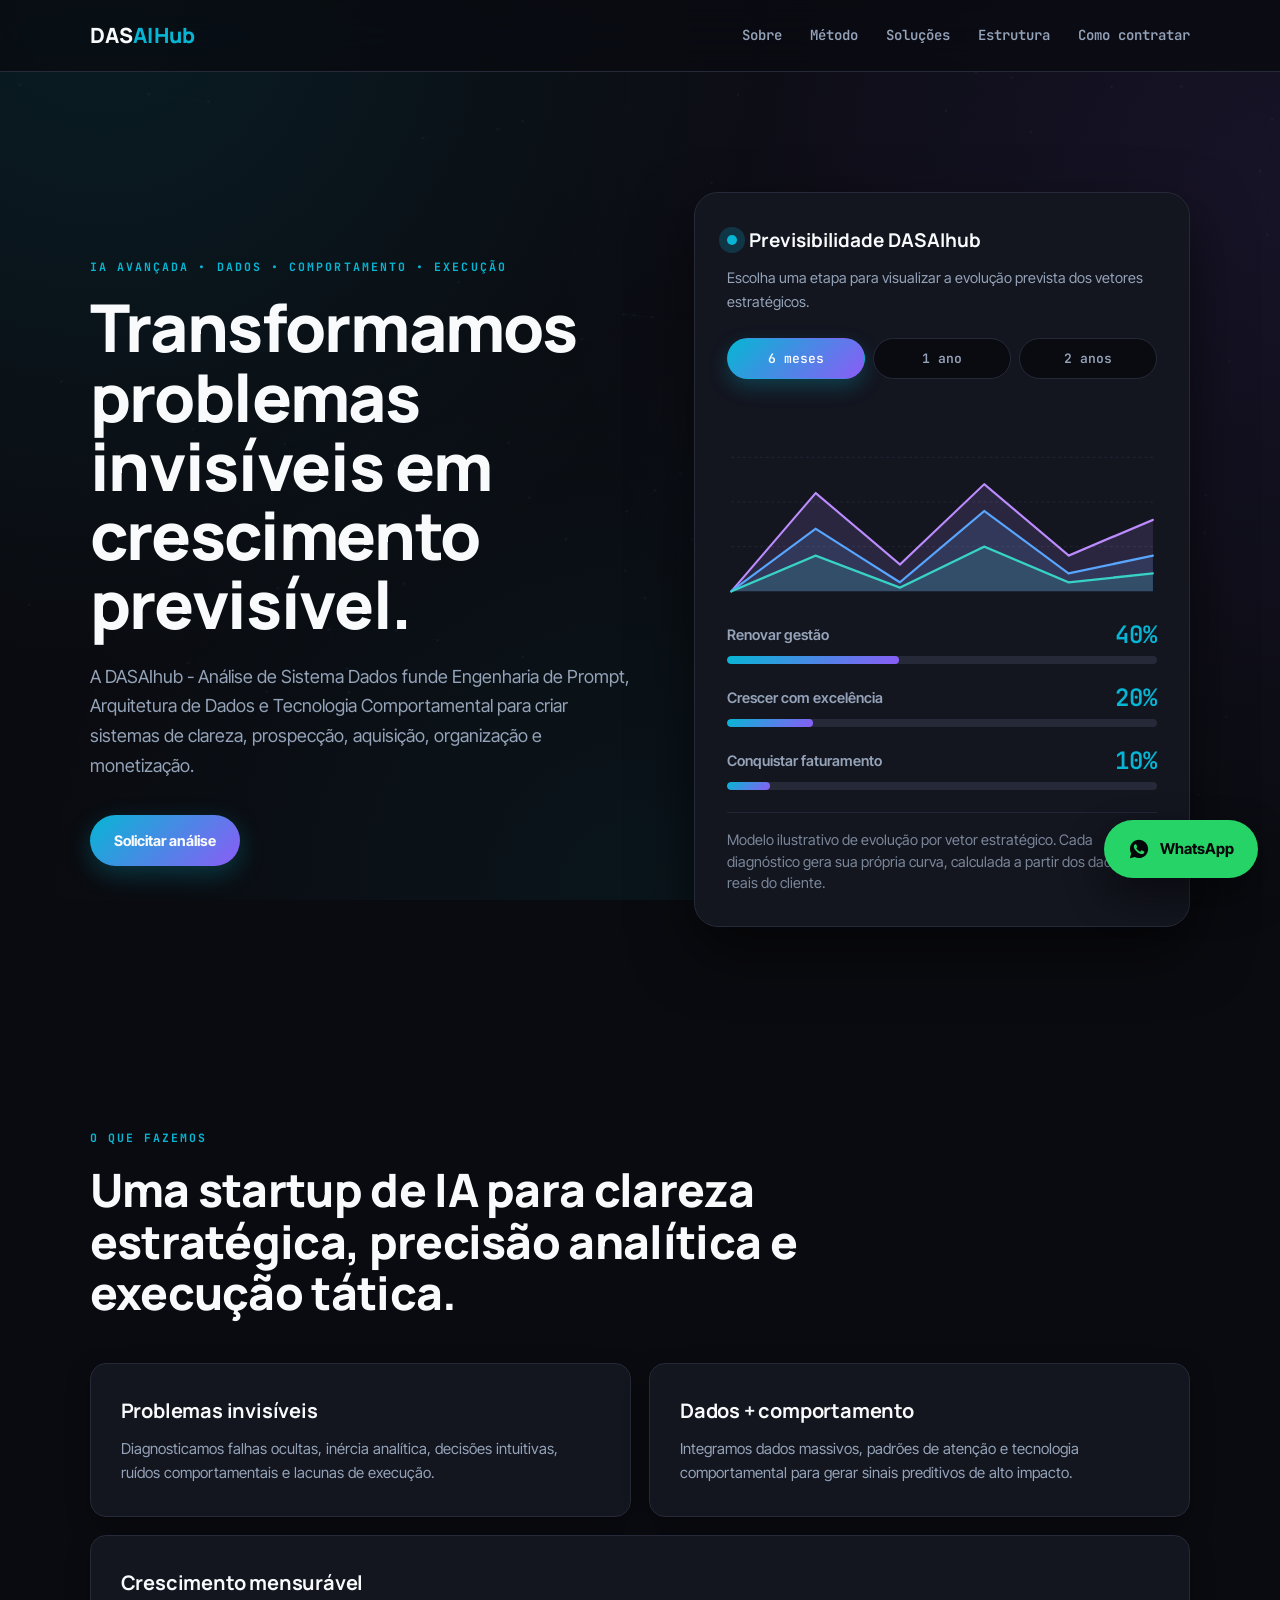
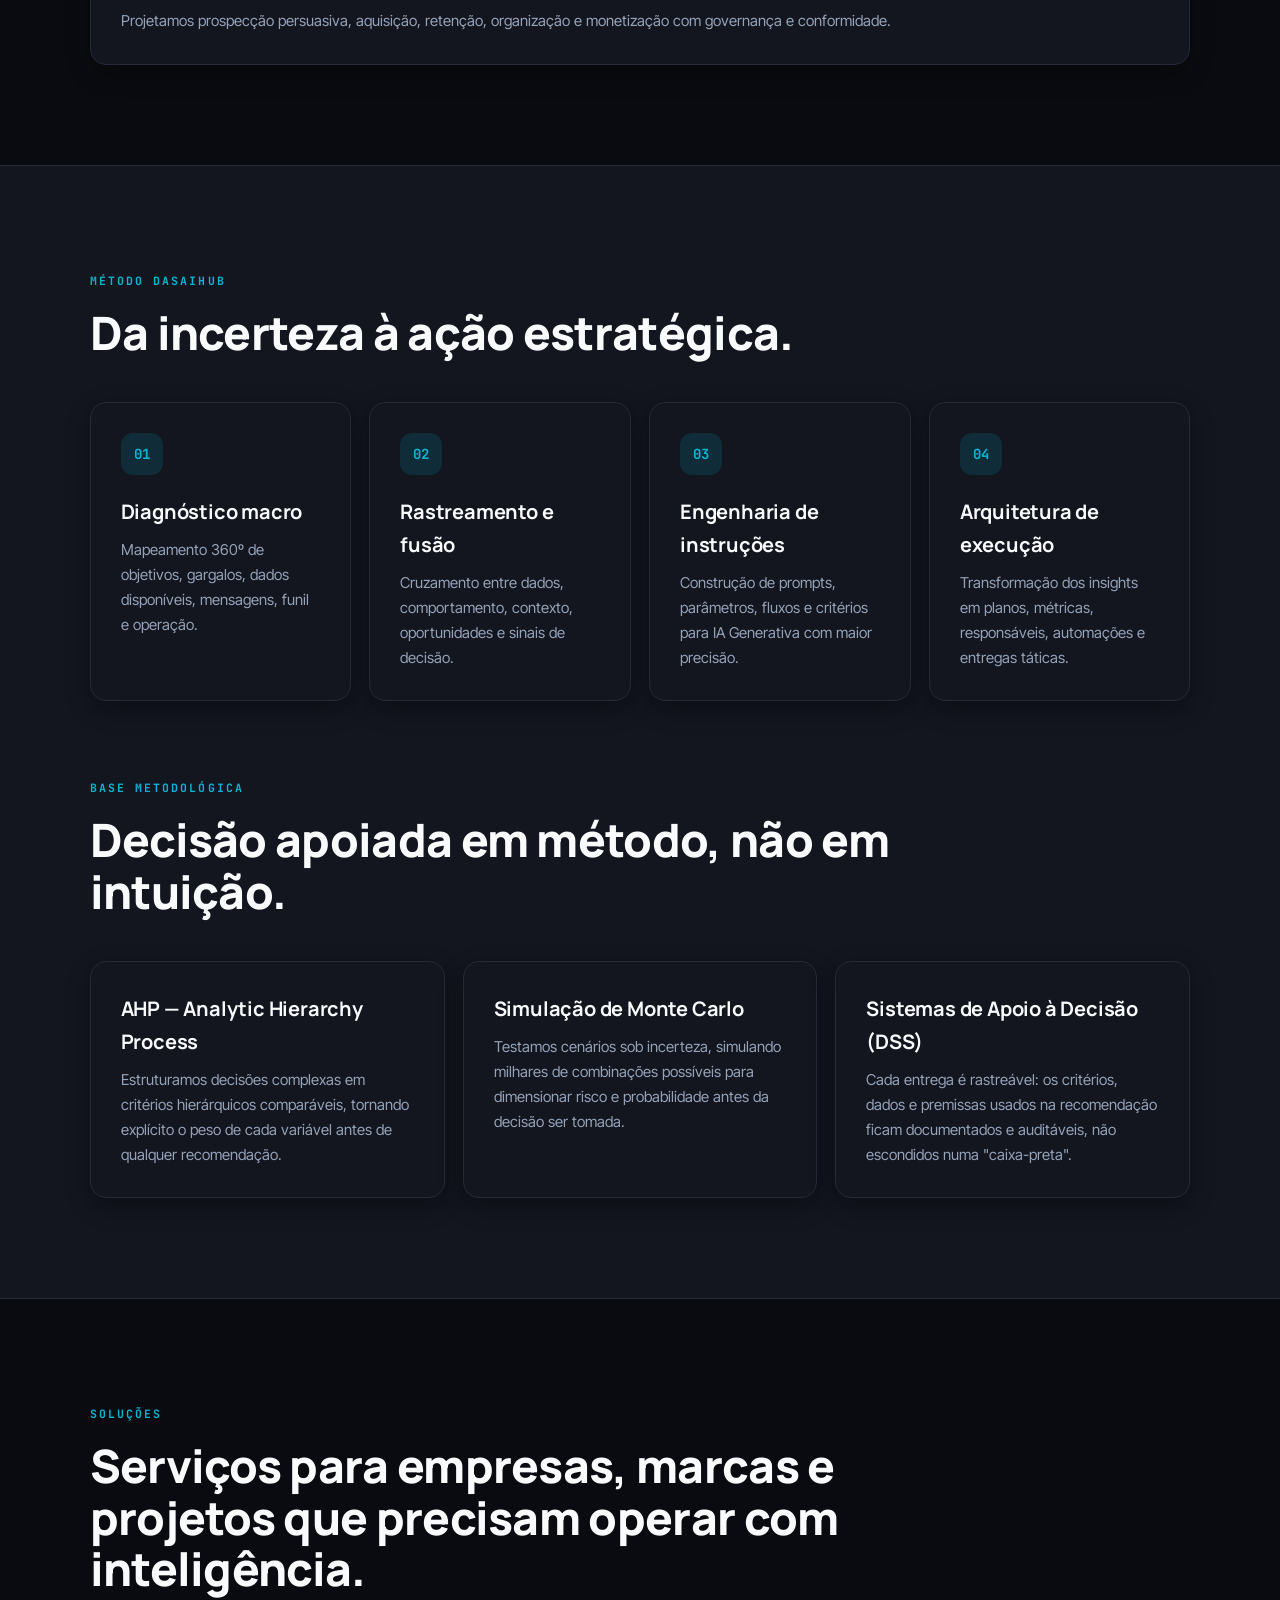
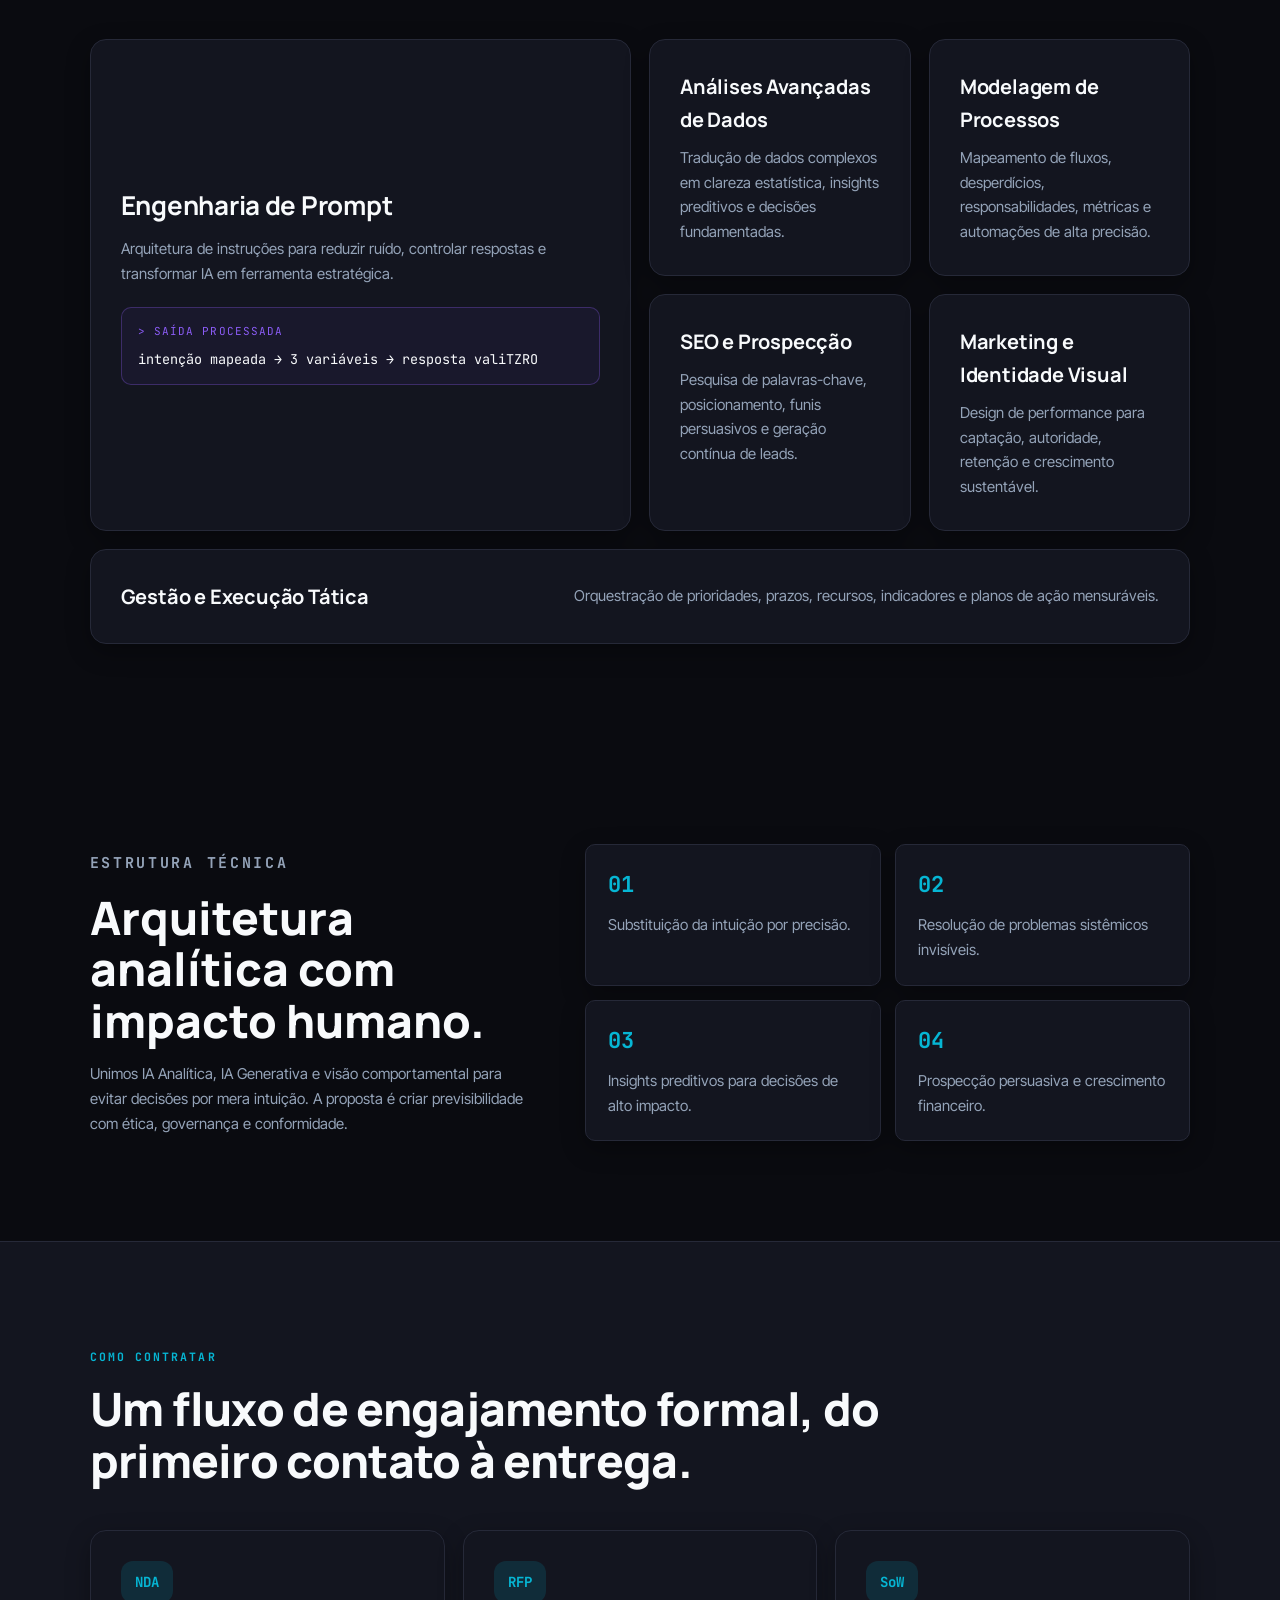
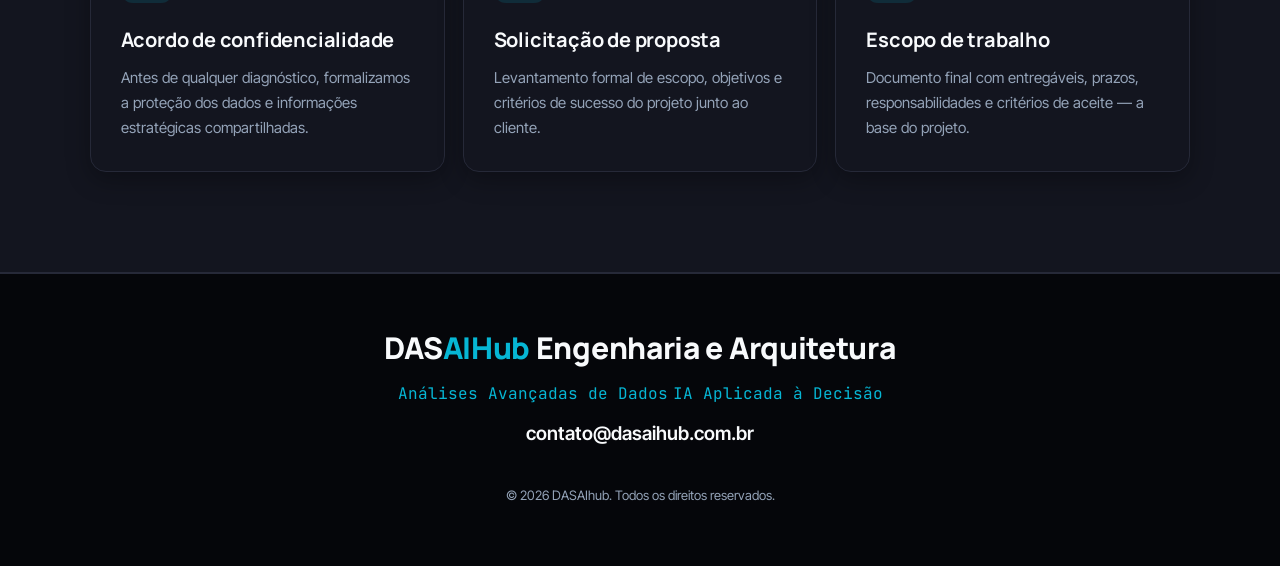
==== commit 5c1107ff: "Add files via upload" ====
--- a/index.html
+++ b/index.html
@@ -1,287 +1,260 @@
-<!DOCTYPE html>
-<html lang="pt-BR">
-<head>
-  <meta charset="UTF-8" />
-  <meta name="viewport" content="width=device-width, initial-scale=1.0" />
-  <meta name="description" content="DASAIhub: startup de Inteligência Artificial, Engenharia de Prompt, Arquitetura de Dados e análises avançadas para transformar problemas invisíveis em crescimento previsível." />
-  <meta name="keywords" content="DASAIhub, inteligência artificial, engenharia de prompt, análise de dados, IA generativa, automação, prospecção com IA, dados comportamentais" />
-  <meta name="author" content="DASAIhub" />
-
-  <!-- Open Graph -->
-  <meta property="og:title" content="DASAIhub | IA, Dados e Engenharia de Prompt" />
-  <meta property="og:description" content="Transformamos problemas invisíveis em sistemas previsíveis de aquisição, crescimento e monetização." />
-  <meta property="og:type" content="website" />
-  <meta property="og:url" content="https://dasaihub.com.br" />
-  <meta property="og:locale" content="pt_BR" />
-  <meta property="og:site_name" content="DASAIhub" />
-  <meta property="og:image" content="https://dasaihub.com.br/assets/og-image.jpg" />
-  <meta property="og:image:width" content="1200" />
-  <meta property="og:image:height" content="630" />
-  <meta property="og:image:alt" content="DASAIhub — IA, Dados e Engenharia de Prompt" />
-
-  <!-- Twitter / X Card -->
-  <meta name="twitter:card" content="summary_large_image" />
-  <meta name="twitter:title" content="DASAIhub | IA, Dados e Engenharia de Prompt" />
-  <meta name="twitter:description" content="Transformamos problemas invisíveis em sistemas previsíveis de aquisição, crescimento e monetização." />
-  <meta name="twitter:image" content="https://dasaihub.com.br/assets/og-image.jpg" />
-
-  <link rel="canonical" href="https://dasaihub.com.br/" />
-  <meta name="theme-color" content="#0A0B10" />
-  <title>DASAIhub | IA, Engenharia de Prompt e Análises Avançadas</title>
-  <link rel="preconnect" href="https://fonts.googleapis.com" />
-  <link rel="preconnect" href="https://fonts.gstatic.com" crossorigin />
-  <link href="https://fonts.googleapis.com/css2?family=Inter+Tight:wght@400;500;600;700&family=Manrope:wght@500;600;700;800&family=JetBrains+Mono:wght@400;500;600&display=swap" rel="stylesheet" />
-  <link rel="stylesheet" href="style.css" />
-
-  <noscript>
-    <style>.reveal { opacity: 1 !important; transform: none !important; filter: none !important; }</style>
-  </noscript>
-
-  <script type="application/ld+json">
-  {
-    "@context": "https://schema.org",
-    "@type": "ProfessionalService",
-    "name": "DASAIhub",
-    "url": "https://dasaihub.com.br",
-    "description": "Consultoria em Inteligência Artificial, Engenharia de Prompt, Arquitetura Refaturada de Dados e Sistemas de Apoio à Decisão (AHP e Simulação de Monte Carlo).",
-    "email": "contato@dasaihub.com.br",
-    "areaServed": "BR",
-    "knowsAbout": [
-      "Inteligência Artificial",
-      "Engenharia de Prompt",
-      "Sistemas de Apoio à Decisão",
-      "Analytic Hierarchy Process",
-      "Simulação de Monte Carlo",
-      "Análise de Dados"
-    ]
-  }
-  </script>
-</head>
-<body>
-  <canvas id="meshBg" aria-hidden="true"></canvas>
-
-  <header class="site-header">
-    <a href="#inicio" class="brand brand-wordmark" aria-label="DASAIhub início">
-      <span class="brand-text">DAS<span>AIHub</span></span>
-    </a>
-
-    <button class="menu-button" id="menuButton" aria-label="Abrir menu" aria-expanded="false">
-      <span></span><span></span><span></span>
-    </button>
-
-    <nav class="nav" id="nav">
-      <a href="#sobre">Sobre</a>
-      <a href="#metodo">Método</a>
-      <a href="#solucoes">Soluções</a>
-      <a href="#prova">Estrutura</a>
-      <a href="#processo">Como contratar</a>
-      <a href="#certificacoes">Certificações</a>
-      <a href="#analitico">PDF Analítico</a>
-    </nav>
-  </header>
-
-  <main>
-    <section class="hero" id="inicio">
-      <div class="hero-content">
-        <p class="eyebrow reveal">IA avançada • Dados • Comportamento • Execução</p>
-        <h1 class="reveal">Transformamos problemas invisíveis em crescimento previsível.</h1>
-        <p class="hero-text reveal">
-          A DASAIhub - Análise de Sistema Dados funde Engenharia de Prompt, Arquitetura de Dados e Tecnologia Comportamental para criar sistemas de clareza, prospecção, aquisição, organização e monetização.
-        </p>
-        <div class="actions reveal">
-          <a class="btn primary" href="https://wa.me/5515997963306?text=Ol%C3%A1%2C%20quero%20uma%20an%C3%A1lise%20da%20DASAIhub." target="_blank" rel="noopener">Solicitar análise</a>
-        </div>
-      </div>
-
-      <aside class="hero-panel previsibilidade-card reveal" aria-label="Gráfico de previsibilidade DASAIhub">
-        <div class="panel-top">
-          <span class="pulse"></span>
-          <strong>Previsibilidade DASAIhub</strong>
-        </div>
-        <p>Escolha uma etapa para visualizar a evolução prevista dos vetores estratégicos.</p>
-
-        <div class="stage-buttons" role="group" aria-label="Selecionar período de projeção">
-          <button type="button" id="btn6m" data-stage="6m" aria-pressed="true">6 meses</button>
-          <button type="button" id="btn1a" data-stage="1a" aria-pressed="false">1 ano</button>
-          <button type="button" id="btn2a" data-stage="2a" aria-pressed="false">2 anos</button>
-        </div>
-
-        <div class="forecast-graph" id="forecastChart" role="img" aria-label="Gráfico de evolução dos vetores estratégicos"></div>
-
-        <div class="forecast-item">
-          <div class="forecast-top">
-            <span>Renovar gestão</span>
-            <strong id="gestaoValue">40%</strong>
-          </div>
-          <div class="forecast-bar"><div class="forecast-fill" id="gestaoBar"></div></div>
-        </div>
-
-        <div class="forecast-item">
-          <div class="forecast-top">
-            <span>Crescer com excelência</span>
-            <strong id="excelenciaValue">20%</strong>
-          </div>
-          <div class="forecast-bar"><div class="forecast-fill" id="excelenciaBar"></div></div>
-        </div>
-
-        <div class="forecast-item">
-          <div class="forecast-top">
-            <span>Conquistar faturamento</span>
-            <strong id="faturamentoValue">10%</strong>
-          </div>
-          <div class="forecast-bar"><div class="forecast-fill" id="faturamentoBar"></div></div>
-        </div>
-
-        <p class="forecast-disclaimer">Modelo ilustrativo de evolução por vetor estratégico. Cada diagnóstico gera sua própria curva, calculada a partir dos dados reais do cliente.</p>
-      </aside>
-    </section>
-
-    <section class="section intro" id="sobre">
-      <div class="section-title reveal">
-        <p class="eyebrow">O que fazemos</p>
-        <h2>Uma startup de IA para clareza estratégica, precisão analítica e execução tática.</h2>
-      </div>
-      <div class="bento-grid bento-intro">
-        <article class="glass reveal">
-          <h3>Problemas invisíveis</h3>
-          <p>Diagnosticamos falhas ocultas, inércia analítica, decisões intuitivas, ruídos comportamentais e lacunas de execução.</p>
-        </article>
-        <article class="glass reveal">
-          <h3>Dados + comportamento</h3>
-          <p>Integramos dados massivos, padrões de atenção e tecnologia comportamental para gerar sinais preditivos de alto impacto.</p>
-        </article>
-        <article class="glass reveal">
-          <h3>Crescimento mensurável</h3>
-          <p>Projetamos prospecção persuasiva, aquisição, retenção, organização e monetização com governança e conformidade.</p>
-        </article>
-      </div>
-    </section>
-
-    <section class="section dark" id="metodo">
-      <div class="section-title reveal">
-        <p class="eyebrow">Método DASAIhub</p>
-        <h2>Da incerteza à ação estratégica.</h2>
-      </div>
-      <div class="timeline">
-        <article class="step reveal"><span>01</span><h3>Diagnóstico macro</h3><p>Mapeamento 360º de objetivos, gargalos, dados disponíveis, mensagens, funil e operação.</p></article>
-        <article class="step reveal"><span>02</span><h3>Rastreamento e fusão</h3><p>Cruzamento entre dados, comportamento, contexto, oportunidades e sinais de decisão.</p></article>
-        <article class="step reveal"><span>03</span><h3>Engenharia de instruções</h3><p>Construção de prompts, parâmetros, fluxos e critérios para IA Generativa com maior precisão.</p></article>
-        <article class="step reveal"><span>04</span><h3>Arquitetura de execução</h3><p>Transformação dos insights em planos, métricas, responsáveis, automações e entregas táticas.</p></article>
-      </div>
-
-      <div class="section-title method-pillars-title reveal">
-        <p class="eyebrow">Base metodológica</p>
-        <h2>Decisão apoiada em método, não em intuição.</h2>
-      </div>
-      <div class="bento-grid method-pillars">
-        <article class="glass reveal">
-          <h3>AHP — Analytic Hierarchy Process</h3>
-          <p>Estruturamos decisões complexas em critérios hierárquicos comparáveis, tornando explícito o peso de cada variável antes de qualquer recomendação.</p>
-        </article>
-        <article class="glass reveal">
-          <h3>Simulação de Monte Carlo</h3>
-          <p>Testamos cenários sob incerteza, simulando milhares de combinações possíveis para dimensionar risco e probabilidade antes da decisão ser tomada.</p>
-        </article>
-        <article class="glass reveal">
-          <h3>Sistemas de Apoio à Decisão (DSS)</h3>
-          <p>Cada entrega é rastreável: os critérios, dados e premissas usados na recomendação ficam documentados e auditáveis, não escondidos numa "caixa-preta".</p>
-        </article>
-      </div>
-    </section>
-
-    <section class="section" id="solucoes">
-      <div class="section-title reveal">
-        <p class="eyebrow">Soluções</p>
-        <h2>Serviços para empresas, marcas e projetos que precisam operar com inteligência.</h2>
-      </div>
-      <div class="bento-grid bento-solutions">
-        <article class="card reveal">
-          <h3>Engenharia de Prompt</h3>
-          <p>Arquitetura de instruções para reduzir ruído, controlar respostas e transformar IA em ferramenta estratégica.</p>
-          <div class="prompt-demo">
-            <span class="prompt-demo-label">&gt; saída processada</span>
-            <p class="prompt-demo-text" data-text="intenção mapeada → 3 variáveis → resposta validada">intenção mapeada → 3 variáveis → resposta validada</p>
-          </div>
-        </article>
-        <article class="card reveal"><h3>Análises Avançadas de Dados</h3><p>Tradução de dados complexos em clareza estatística, insights preditivos e decisões fundamentadas.</p></article>
-        <article class="card reveal"><h3>Modelagem de Processos</h3><p>Mapeamento de fluxos, desperdícios, responsabilidades, métricas e automações de alta precisão.</p></article>
-        <article class="card reveal"><h3>SEO e Prospecção</h3><p>Pesquisa de palavras-chave, posicionamento, funis persuasivos e geração contínua de leads.</p></article>
-        <article class="card reveal"><h3>Marketing e Identidade Visual</h3><p>Design de performance para captação, autoridade, retenção e crescimento sustentável.</p></article>
-        <article class="card reveal"><h3>Gestão e Execução Tática</h3><p>Orquestração de prioridades, prazos, recursos, indicadores e planos de ação mensuráveis.</p></article>
-      </div>
-    </section>
-
-    <section class="section proof" id="prova">
-      <div class="proof-copy reveal">
-        <p class="eyebrow">Estrutura técnica</p>
-        <h2>Arquitetura analítica com impacto humano.</h2>
-        <p>Unimos IA Analítica, IA Generativa e visão comportamental para evitar decisões por mera intuição. A proposta é criar previsibilidade com ética, governança e conformidade.</p>
-      </div>
-      <div class="proof-list reveal">
-        <div><strong>01</strong><span>Substituição da intuição por precisão.</span></div>
-        <div><strong>02</strong><span>Resolução de problemas sistêmicos invisíveis.</span></div>
-        <div><strong>03</strong><span>Insights preditivos para decisões de alto impacto.</span></div>
-        <div><strong>04</strong><span>Prospecção persuasiva e crescimento financeiro.</span></div>
-      </div>
-    </section>
-
-    <section class="section dark" id="processo">
-      <div class="section-title reveal">
-        <p class="eyebrow">Como contratar</p>
-        <h2>Um fluxo de engajamento formal, do primeiro contato à entrega.</h2>
-      </div>
-      <div class="timeline engagement-flow">
-        <article class="step reveal"><span>NDA</span><h3>Acordo de confidencialidade</h3><p>Antes de qualquer diagnóstico, formalizamos a proteção dos dados e informações estratégicas compartilhadas.</p></article>
-        <article class="step reveal"><span>RFP</span><h3>Solicitação de proposta</h3><p>Levantamento formal de escopo, objetivos e critérios de sucesso do projeto junto ao cliente.</p></article>
-        <article class="step reveal"><span>SoW</span><h3>Escopo de trabalho</h3><p>Documento final com entregáveis, prazos, responsabilidades e critérios de aceite — a base do projeto.</p></article>
-      </div>
-    </section>
-
-    <section class="section credentials" id="certificacoes">
-      <div class="section-title reveal">
-        <p class="eyebrow">Credenciais</p>
-        <h2>Especializações que sustentam o rigor metodológico analítico.
-      </div>
-      <div class="resource-card reveal">
-        <div>
-          <h3>Base técnica multidisciplinar</h3>
-          <p>Formação contínua em Inteligência Artificial, Engenharia de Prompt, Data Analytics, Lean Six Sigma, Gestão de Projetos, Marketing Digital e Arquitetura Analítica aplicada à resolução de problemas invisíveis.</p>
-        </div>
-        <a class="btn primary" href="https://canva.link/m1ktxt86hv94vg9" target="_blank" rel="noopener">Abrir certificações</a>
-      </div>
-    </section>
-
-    <section class="section analytical-pdf" id="analitico">
-      <div class="resource-card dark-resource reveal">
-        <div>
-          <p class="eyebrow">Documento estratégico</p>
-          <h2>Arquitetura Refatorada
-</h2>
-          <p>Conheça a arquitetura conceitual da DASAIhub: Engenharia de Prompt, análise avançada de dados, modelagem de rastreamento e fusão, mecanismos de atenção, governança e previsibilidade aplicada à aquisição, crescimento e monetização.</p>
-        </div>
-      </div>
-    </section>
-
-  </main>
-
-  <footer class="footer professional-footer">
-    <div class="footer-inner">
-      <h2><span class="brand-text">DAS<span>AIHub</span></span> Engenharia e Arquitetura</h2>
-      <p class="footer-services">Análises Avançadas de Dados <span>IA Aplicada à Decisão</span></p>
-      <p><a href="mailto:contato@dasaihub.com.br">contato@dasaihub.com.br</a></p>
-      <div class="footer-links" aria-label="Links úteis">
-      </div>
-      <p class="copyright">© 2026 DASAIhub. Todos os direitos reservados.</p>
-    </div>
-  </footer>
-
-  <a class="floating-whatsapp" href="https://wa.me/5515997963306?text=Ol%C3%A1%2C%20quero%20uma%20an%C3%A1lise%20inicial%20da%20DASAIhub." target="_blank" rel="noopener" aria-label="Falar com a DASAIhub pelo WhatsApp">
-    <svg viewBox="0 0 24 24" width="22" height="22" fill="currentColor" aria-hidden="true">
-      <path d="M12.04 2C6.58 2 2.13 6.45 2.13 11.91c0 1.75.46 3.46 1.32 4.96L2.05 22l5.25-1.38a9.9 9.9 0 0 0 4.74 1.21h.01c5.46 0 9.91-4.45 9.91-9.91 0-2.65-1.03-5.14-2.9-7.01A9.86 9.86 0 0 0 12.04 2Zm5.79 14.11c-.24.68-1.4 1.32-1.94 1.4-.5.08-1.12.11-1.81-.11-.42-.13-.95-.31-1.64-.6-2.88-1.24-4.76-4.14-4.9-4.33-.14-.19-1.17-1.55-1.17-2.96s.73-2.1.99-2.39c.24-.27.53-.34.71-.34.18 0 .35 0 .5.01.16.01.38-.06.59.45.24.58.81 2 .88 2.14.07.14.12.31.02.5-.09.19-.14.31-.28.48-.14.16-.29.36-.42.48-.14.14-.29.29-.12.57.16.28.73 1.2 1.57 1.95 1.08.96 1.99 1.26 2.27 1.4.28.14.45.12.61-.07.17-.19.71-.83.9-1.11.19-.28.38-.23.63-.14.26.09 1.65.78 1.93.92.28.14.47.21.54.33.07.12.07.68-.17 1.36Z"/>
-    </svg>
-    <span>WhatsApp</span>
-  </a>
-
-  <script src="script.js"></script>
-</body>
-</html>
+<!DOCTYPE html>
+<html lang="pt-BR">
+<head>
+  <meta charset="UTF-8" />
+  <meta name="viewport" content="width=device-width, initial-scale=1.0" />
+  <meta name="description" content="DASAIhub: startup de Inteligência Artificial, Engenharia de Prompt, Arquitetura de Dados e análises avançadas para transformar problemas invisíveis em crescimento previsível." />
+  <meta name="keywords" content="DASAIhub, inteligência artificial, engenharia de prompt, análise de dados, IA generativa, automação, prospecção com IA, dados comportamentais" />
+  <meta name="author" content="DASAIhub" />
+
+  <!-- Open Graph -->
+  <meta property="og:title" content="DASAIhub | IA, Dados e Engenharia de Prompt" />
+  <meta property="og:description" content="Transformamos problemas invisíveis em sistemas previsíveis de aquisição, crescimento e monetização." />
+  <meta property="og:type" content="website" />
+  <meta property="og:url" content="https://dasaihub.com.br" />
+  <meta property="og:locale" content="pt_BR" />
+  <meta property="og:site_name" content="DASAIhub" />
+  <meta property="og:image" content="https://dasaihub.com.br/assets/og-image.jpg" />
+  <meta property="og:image:width" content="1200" />
+  <meta property="og:image:height" content="630" />
+  <meta property="og:image:alt" content="DASAIhub — IA, Dados e Engenharia de Prompt" />
+
+  <!-- Twitter / X Card -->
+  <meta name="twitter:card" content="summary_large_image" />
+  <meta name="twitter:title" content="DASAIhub | IA, Dados e Engenharia de Prompt" />
+  <meta name="twitter:description" content="Transformamos problemas invisíveis em sistemas previsíveis de aquisição, crescimento e monetização." />
+  <meta name="twitter:image" content="https://dasaihub.com.br/assets/og-image.jpg" />
+
+  <link rel="canonical" href="https://dasaihub.com.br/" />
+  <meta name="theme-color" content="#0A0B10" />
+  <title>DASAIhub | IA, Engenharia de Prompt e Análises Avançadas</title>
+  <link rel="preconnect" href="https://fonts.googleapis.com" />
+  <link rel="preconnect" href="https://fonts.gstatic.com" crossorigin />
+  <link href="https://fonts.googleapis.com/css2?family=Inter+Tight:wght@400;500;600;700&family=Manrope:wght@500;600;700;800&family=JetBrains+Mono:wght@400;500;600&display=swap" rel="stylesheet" />
+  <link rel="stylesheet" href="style.css" />
+
+  <noscript>
+    <style>.reveal { opacity: 1 !important; transform: none !important; filter: none !important; }</style>
+  </noscript>
+
+  <script type="application/ld+json">
+  {
+    "@context": "https://schema.org",
+    "@type": "ProfessionalService",
+    "name": "DASAIhub",
+    "url": "https://dasaihub.com.br",
+    "description": "Consultoria em Inteligência Artificial, Engenharia de Prompt, Arquitetura Refaturada de Dados e Sistemas de Apoio à Decisão (AHP e Simulação de Monte Carlo).",
+    "email": "contato@dasaihub.com.br",
+    "areaServed": "BR",
+    "knowsAbout": [
+      "Inteligência Artificial",
+      "Engenharia de Prompt",
+      "Sistemas de Apoio à Decisão",
+      "Analytic Hierarchy Process",
+      "Simulação de Monte Carlo",
+      "Análise de Dados"
+    ]
+  }
+  </script>
+</head>
+<body>
+  <canvas id="meshBg" aria-hidden="true"></canvas>
+
+  <header class="site-header">
+    <a href="#inicio" class="brand brand-wordmark" aria-label="DASAIhub início">
+      <span class="brand-text">DAS<span>AIHub</span></span>
+    </a>
+
+    <button class="menu-button" id="menuButton" aria-label="Abrir menu" aria-expanded="false">
+      <span></span><span></span><span></span>
+    </button>
+
+    <nav class="nav" id="nav">
+      <a href="#sobre">Sobre</a>
+      <a href="#metodo">Método</a>
+      <a href="#solucoes">Soluções</a>
+      <a href="#prova">Estrutura</a>
+      <a href="#processo">Como contratar</a>
+    </nav>
+  </header>
+
+  <main>
+    <section class="hero" id="inicio">
+      <div class="hero-content">
+        <p class="eyebrow reveal">IA avançada • Dados • Comportamento • Execução</p>
+        <h1 class="reveal">Transformamos problemas invisíveis em crescimento previsível.</h1>
+        <p class="hero-text reveal">
+          A DASAIhub - Análise de Sistema Dados funde Engenharia de Prompt, Arquitetura de Dados e Tecnologia Comportamental para criar sistemas de clareza, prospecção, aquisição, organização e monetização.
+        </p>
+        <div class="actions reveal">
+          <a class="btn primary" href="https://wa.me/5515997963306?text=Ol%C3%A1%2C%20quero%20uma%20an%C3%A1lise%20da%20DASAIhub." target="_blank" rel="noopener">Solicitar análise</a>
+        </div>
+      </div>
+
+      <aside class="hero-panel previsibilidade-card reveal" aria-label="Gráfico de previsibilidade DASAIhub">
+        <div class="panel-top">
+          <span class="pulse"></span>
+          <strong>Previsibilidade DASAIhub</strong>
+        </div>
+        <p>Escolha uma etapa para visualizar a evolução prevista dos vetores estratégicos.</p>
+
+        <div class="stage-buttons" role="group" aria-label="Selecionar período de projeção">
+          <button type="button" id="btn6m" data-stage="6m" aria-pressed="true">6 meses</button>
+          <button type="button" id="btn1a" data-stage="1a" aria-pressed="false">1 ano</button>
+          <button type="button" id="btn2a" data-stage="2a" aria-pressed="false">2 anos</button>
+        </div>
+
+        <div class="forecast-graph" id="forecastChart" role="img" aria-label="Gráfico de evolução dos vetores estratégicos"></div>
+
+        <div class="forecast-item">
+          <div class="forecast-top">
+            <span>Renovar gestão</span>
+            <strong id="gestaoValue">40%</strong>
+          </div>
+          <div class="forecast-bar"><div class="forecast-fill" id="gestaoBar"></div></div>
+        </div>
+
+        <div class="forecast-item">
+          <div class="forecast-top">
+            <span>Crescer com excelência</span>
+            <strong id="excelenciaValue">20%</strong>
+          </div>
+          <div class="forecast-bar"><div class="forecast-fill" id="excelenciaBar"></div></div>
+        </div>
+
+        <div class="forecast-item">
+          <div class="forecast-top">
+            <span>Conquistar faturamento</span>
+            <strong id="faturamentoValue">10%</strong>
+          </div>
+          <div class="forecast-bar"><div class="forecast-fill" id="faturamentoBar"></div></div>
+        </div>
+
+        <p class="forecast-disclaimer">Modelo ilustrativo de evolução por vetor estratégico. Cada diagnóstico gera sua própria curva, calculada a partir dos dados reais do cliente.</p>
+      </aside>
+    </section>
+
+    <section class="section intro" id="sobre">
+      <div class="section-title reveal">
+        <p class="eyebrow">O que fazemos</p>
+        <h2>Uma startup de IA para clareza estratégica, precisão analítica e execução tática.</h2>
+      </div>
+      <div class="bento-grid bento-intro">
+        <article class="glass reveal">
+          <h3>Problemas invisíveis</h3>
+          <p>Diagnosticamos falhas ocultas, inércia analítica, decisões intuitivas, ruídos comportamentais e lacunas de execução.</p>
+        </article>
+        <article class="glass reveal">
+          <h3>Dados + comportamento</h3>
+          <p>Integramos dados massivos, padrões de atenção e tecnologia comportamental para gerar sinais preditivos de alto impacto.</p>
+        </article>
+        <article class="glass reveal">
+          <h3>Crescimento mensurável</h3>
+          <p>Projetamos prospecção persuasiva, aquisição, retenção, organização e monetização com governança e conformidade.</p>
+        </article>
+      </div>
+    </section>
+
+    <section class="section dark" id="metodo">
+      <div class="section-title reveal">
+        <p class="eyebrow">Método DASAIhub</p>
+        <h2>Da incerteza à ação estratégica.</h2>
+      </div>
+      <div class="timeline">
+        <article class="step reveal"><span>01</span><h3>Diagnóstico macro</h3><p>Mapeamento 360º de objetivos, gargalos, dados disponíveis, mensagens, funil e operação.</p></article>
+        <article class="step reveal"><span>02</span><h3>Rastreamento e fusão</h3><p>Cruzamento entre dados, comportamento, contexto, oportunidades e sinais de decisão.</p></article>
+        <article class="step reveal"><span>03</span><h3>Engenharia de instruções</h3><p>Construção de prompts, parâmetros, fluxos e critérios para IA Generativa com maior precisão.</p></article>
+        <article class="step reveal"><span>04</span><h3>Arquitetura de execução</h3><p>Transformação dos insights em planos, métricas, responsáveis, automações e entregas táticas.</p></article>
+      </div>
+
+      <div class="section-title method-pillars-title reveal">
+        <p class="eyebrow">Base metodológica</p>
+        <h2>Decisão apoiada em método, não em intuição.</h2>
+      </div>
+      <div class="bento-grid method-pillars">
+        <article class="glass reveal">
+          <h3>AHP — Analytic Hierarchy Process</h3>
+          <p>Estruturamos decisões complexas em critérios hierárquicos comparáveis, tornando explícito o peso de cada variável antes de qualquer recomendação.</p>
+        </article>
+        <article class="glass reveal">
+          <h3>Simulação de Monte Carlo</h3>
+          <p>Testamos cenários sob incerteza, simulando milhares de combinações possíveis para dimensionar risco e probabilidade antes da decisão ser tomada.</p>
+        </article>
+        <article class="glass reveal">
+          <h3>Sistemas de Apoio à Decisão (DSS)</h3>
+          <p>Cada entrega é rastreável: os critérios, dados e premissas usados na recomendação ficam documentados e auditáveis, não escondidos numa "caixa-preta".</p>
+        </article>
+      </div>
+    </section>
+
+    <section class="section" id="solucoes">
+      <div class="section-title reveal">
+        <p class="eyebrow">Soluções</p>
+        <h2>Serviços para empresas, marcas e projetos que precisam operar com inteligência.</h2>
+      </div>
+      <div class="bento-grid bento-solutions">
+        <article class="card reveal">
+          <h3>Engenharia de Prompt</h3>
+          <p>Arquitetura de instruções para reduzir ruído, controlar respostas e transformar IA em ferramenta estratégica.</p>
+          <div class="prompt-demo">
+            <span class="prompt-demo-label">&gt; saída processada</span>
+            <p class="prompt-demo-text" data-text="intenção mapeada → 3 variáveis → resposta validada">intenção mapeada → 3 variáveis → resposta validada</p>
+          </div>
+        </article>
+        <article class="card reveal"><h3>Análises Avançadas de Dados</h3><p>Tradução de dados complexos em clareza estatística, insights preditivos e decisões fundamentadas.</p></article>
+        <article class="card reveal"><h3>Modelagem de Processos</h3><p>Mapeamento de fluxos, desperdícios, responsabilidades, métricas e automações de alta precisão.</p></article>
+        <article class="card reveal"><h3>SEO e Prospecção</h3><p>Pesquisa de palavras-chave, posicionamento, funis persuasivos e geração contínua de leads.</p></article>
+        <article class="card reveal"><h3>Marketing e Identidade Visual</h3><p>Design de performance para captação, autoridade, retenção e crescimento sustentável.</p></article>
+        <article class="card reveal"><h3>Gestão e Execução Tática</h3><p>Orquestração de prioridades, prazos, recursos, indicadores e planos de ação mensuráveis.</p></article>
+      </div>
+    </section>
+
+    <section class="section proof" id="prova">
+      <div class="proof-copy reveal">
+        <p class="eyebrow">Estrutura técnica</p>
+        <h2>Arquitetura analítica com impacto humano.</h2>
+        <p>Unimos IA Analítica, IA Generativa e visão comportamental para evitar decisões por mera intuição. A proposta é criar previsibilidade com ética, governança e conformidade.</p>
+      </div>
+      <div class="proof-list reveal">
+        <div><strong>01</strong><span>Substituição da intuição por precisão.</span></div>
+        <div><strong>02</strong><span>Resolução de problemas sistêmicos invisíveis.</span></div>
+        <div><strong>03</strong><span>Insights preditivos para decisões de alto impacto.</span></div>
+        <div><strong>04</strong><span>Prospecção persuasiva e crescimento financeiro.</span></div>
+      </div>
+    </section>
+
+    <section class="section dark" id="processo">
+      <div class="section-title reveal">
+        <p class="eyebrow">Como contratar</p>
+        <h2>Um fluxo de engajamento formal, do primeiro contato à entrega.</h2>
+      </div>
+      <div class="timeline engagement-flow">
+        <article class="step reveal"><span>NDA</span><h3>Acordo de confidencialidade</h3><p>Antes de qualquer diagnóstico, formalizamos a proteção dos dados e informações estratégicas compartilhadas.</p></article>
+        <article class="step reveal"><span>RFP</span><h3>Solicitação de proposta</h3><p>Levantamento formal de escopo, objetivos e critérios de sucesso do projeto junto ao cliente.</p></article>
+        <article class="step reveal"><span>SoW</span><h3>Escopo de trabalho</h3><p>Documento final com entregáveis, prazos, responsabilidades e critérios de aceite — a base do projeto.</p></article>
+      </div>
+    </section>
+
+  </main>
+
+  <footer class="footer professional-footer">
+    <div class="footer-inner">
+      <h2><span class="brand-text">DAS<span>AIHub</span></span> Engenharia e Arquitetura</h2>
+      <p class="footer-services">Análises Avançadas de Dados <span>IA Aplicada à Decisão</span></p>
+      <p><a href="mailto:contato@dasaihub.com.br">contato@dasaihub.com.br</a></p>
+      <div class="footer-links" aria-label="Links úteis">
+      </div>
+      <p class="copyright">© 2026 DASAIhub. Todos os direitos reservados.</p>
+    </div>
+  </footer>
+
+  <a class="floating-whatsapp" href="https://wa.me/5515997963306?text=Ol%C3%A1%2C%20quero%20uma%20an%C3%A1lise%20inicial%20da%20DASAIhub." target="_blank" rel="noopener" aria-label="Falar com a DASAIhub pelo WhatsApp">
+    <svg viewBox="0 0 24 24" width="22" height="22" fill="currentColor" aria-hidden="true">
+      <path d="M12.04 2C6.58 2 2.13 6.45 2.13 11.91c0 1.75.46 3.46 1.32 4.96L2.05 22l5.25-1.38a9.9 9.9 0 0 0 4.74 1.21h.01c5.46 0 9.91-4.45 9.91-9.91 0-2.65-1.03-5.14-2.9-7.01A9.86 9.86 0 0 0 12.04 2Zm5.79 14.11c-.24.68-1.4 1.32-1.94 1.4-.5.08-1.12.11-1.81-.11-.42-.13-.95-.31-1.64-.6-2.88-1.24-4.76-4.14-4.9-4.33-.14-.19-1.17-1.55-1.17-2.96s.73-2.1.99-2.39c.24-.27.53-.34.71-.34.18 0 .35 0 .5.01.16.01.38-.06.59.45.24.58.81 2 .88 2.14.07.14.12.31.02.5-.09.19-.14.31-.28.48-.14.16-.29.36-.42.48-.14.14-.29.29-.12.57.16.28.73 1.2 1.57 1.95 1.08.96 1.99 1.26 2.27 1.4.28.14.45.12.61-.07.17-.19.71-.83.9-1.11.19-.28.38-.23.63-.14.26.09 1.65.78 1.93.92.28.14.47.21.54.33.07.12.07.68-.17 1.36Z"/>
+    </svg>
+    <span>WhatsApp</span>
+  </a>
+
+  <script src="script.js"></script>
+</body>
+</html>
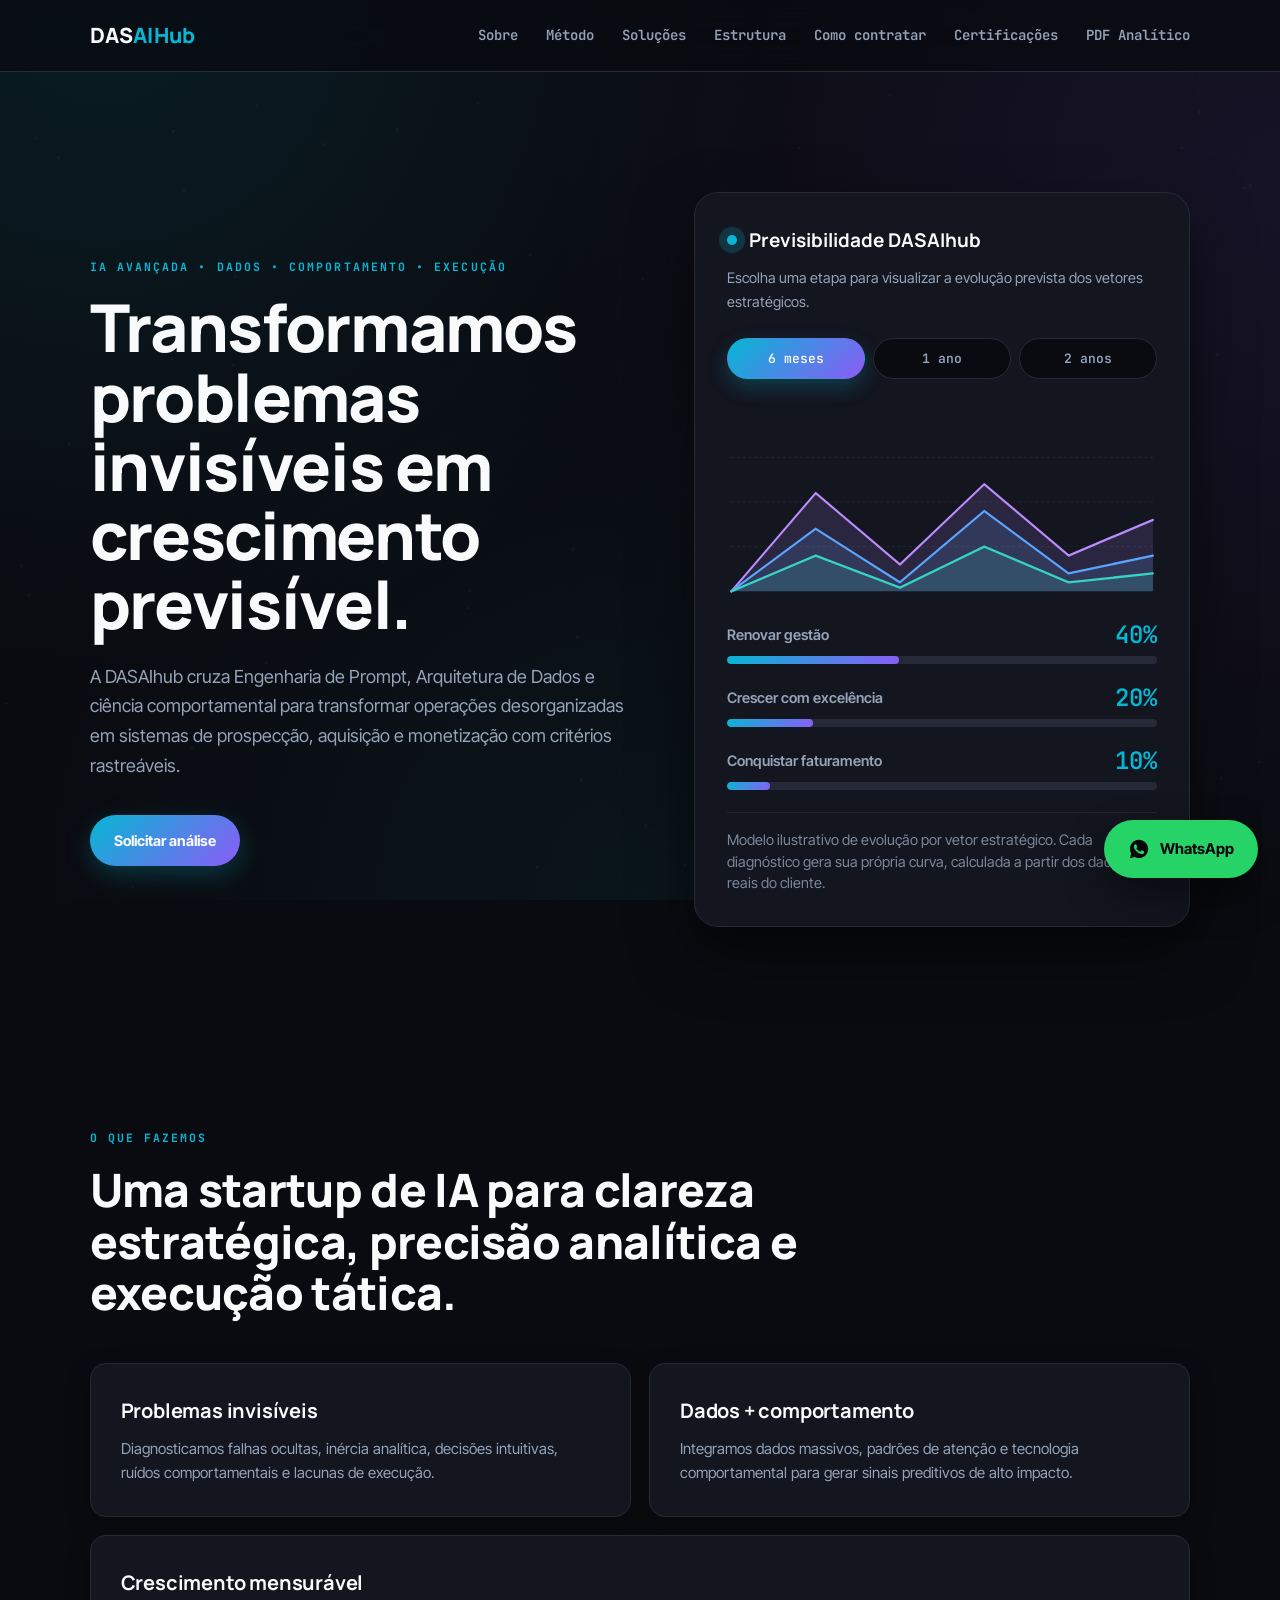
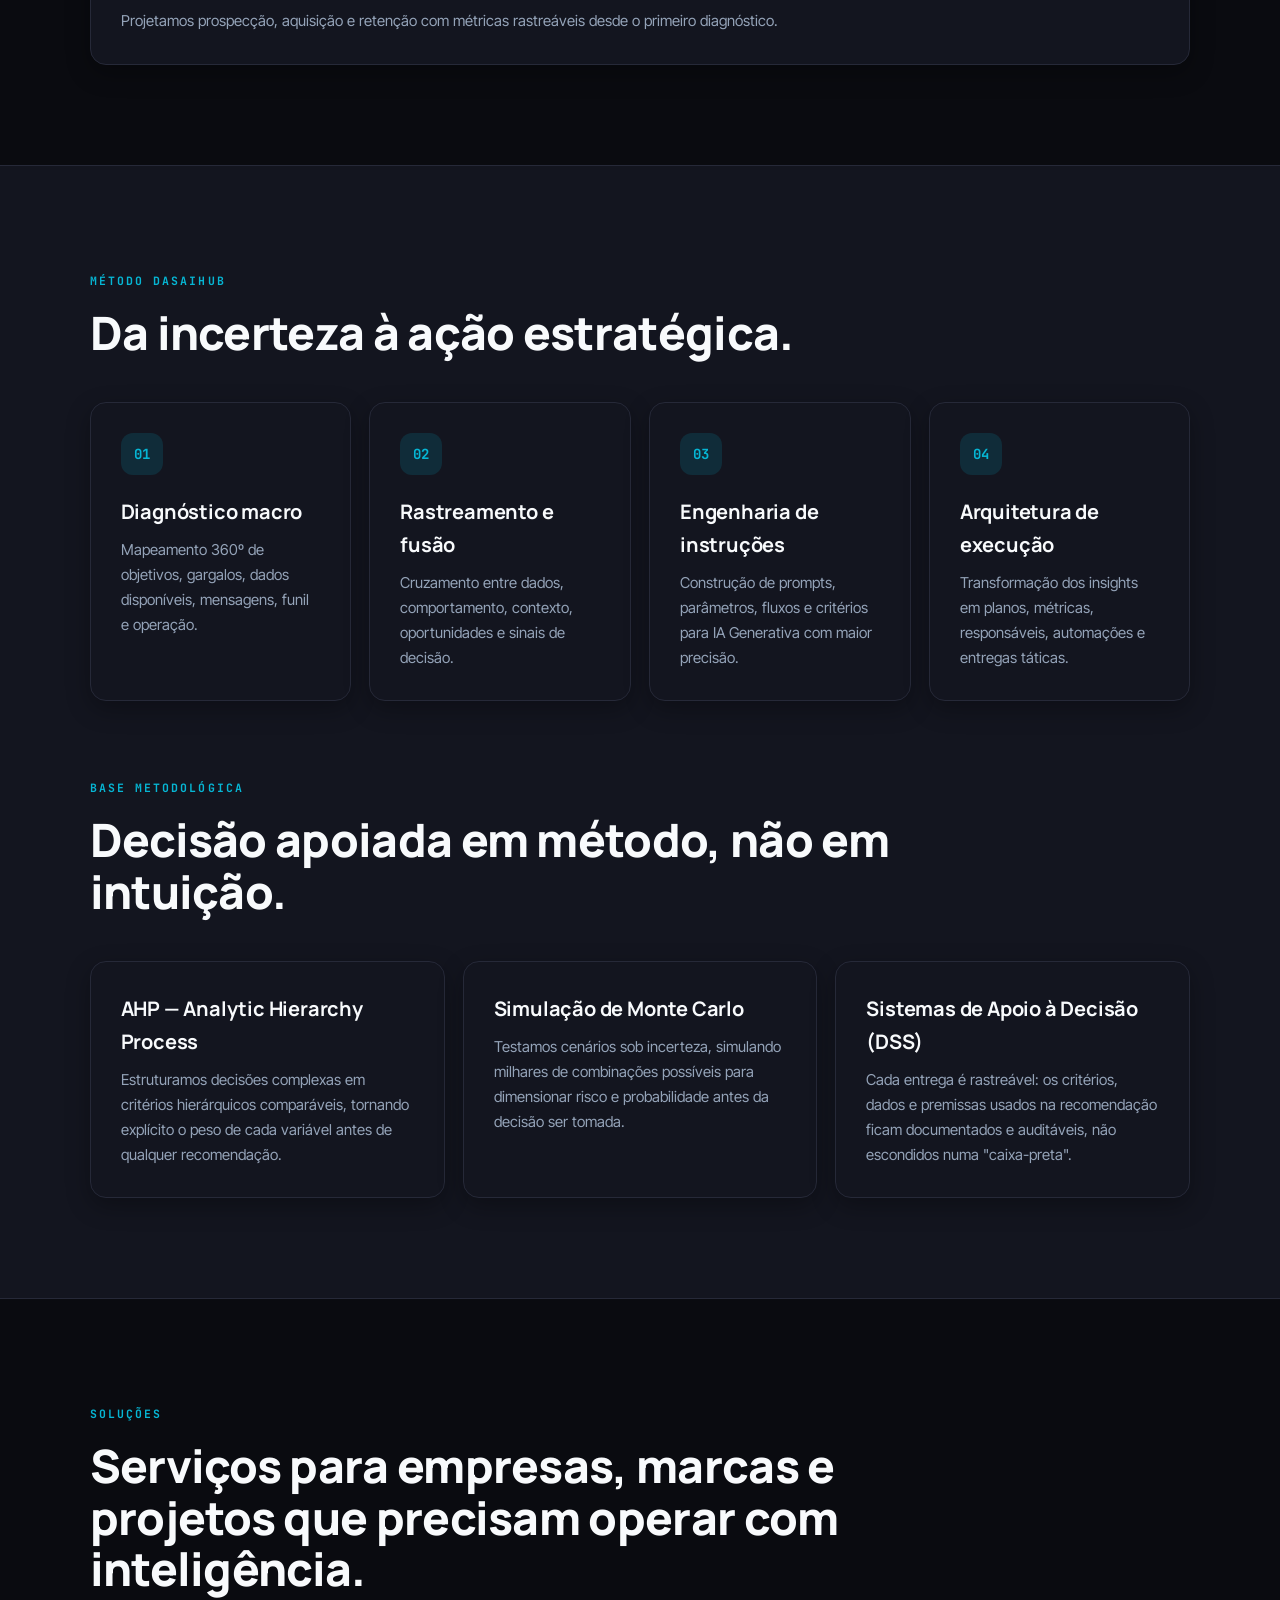
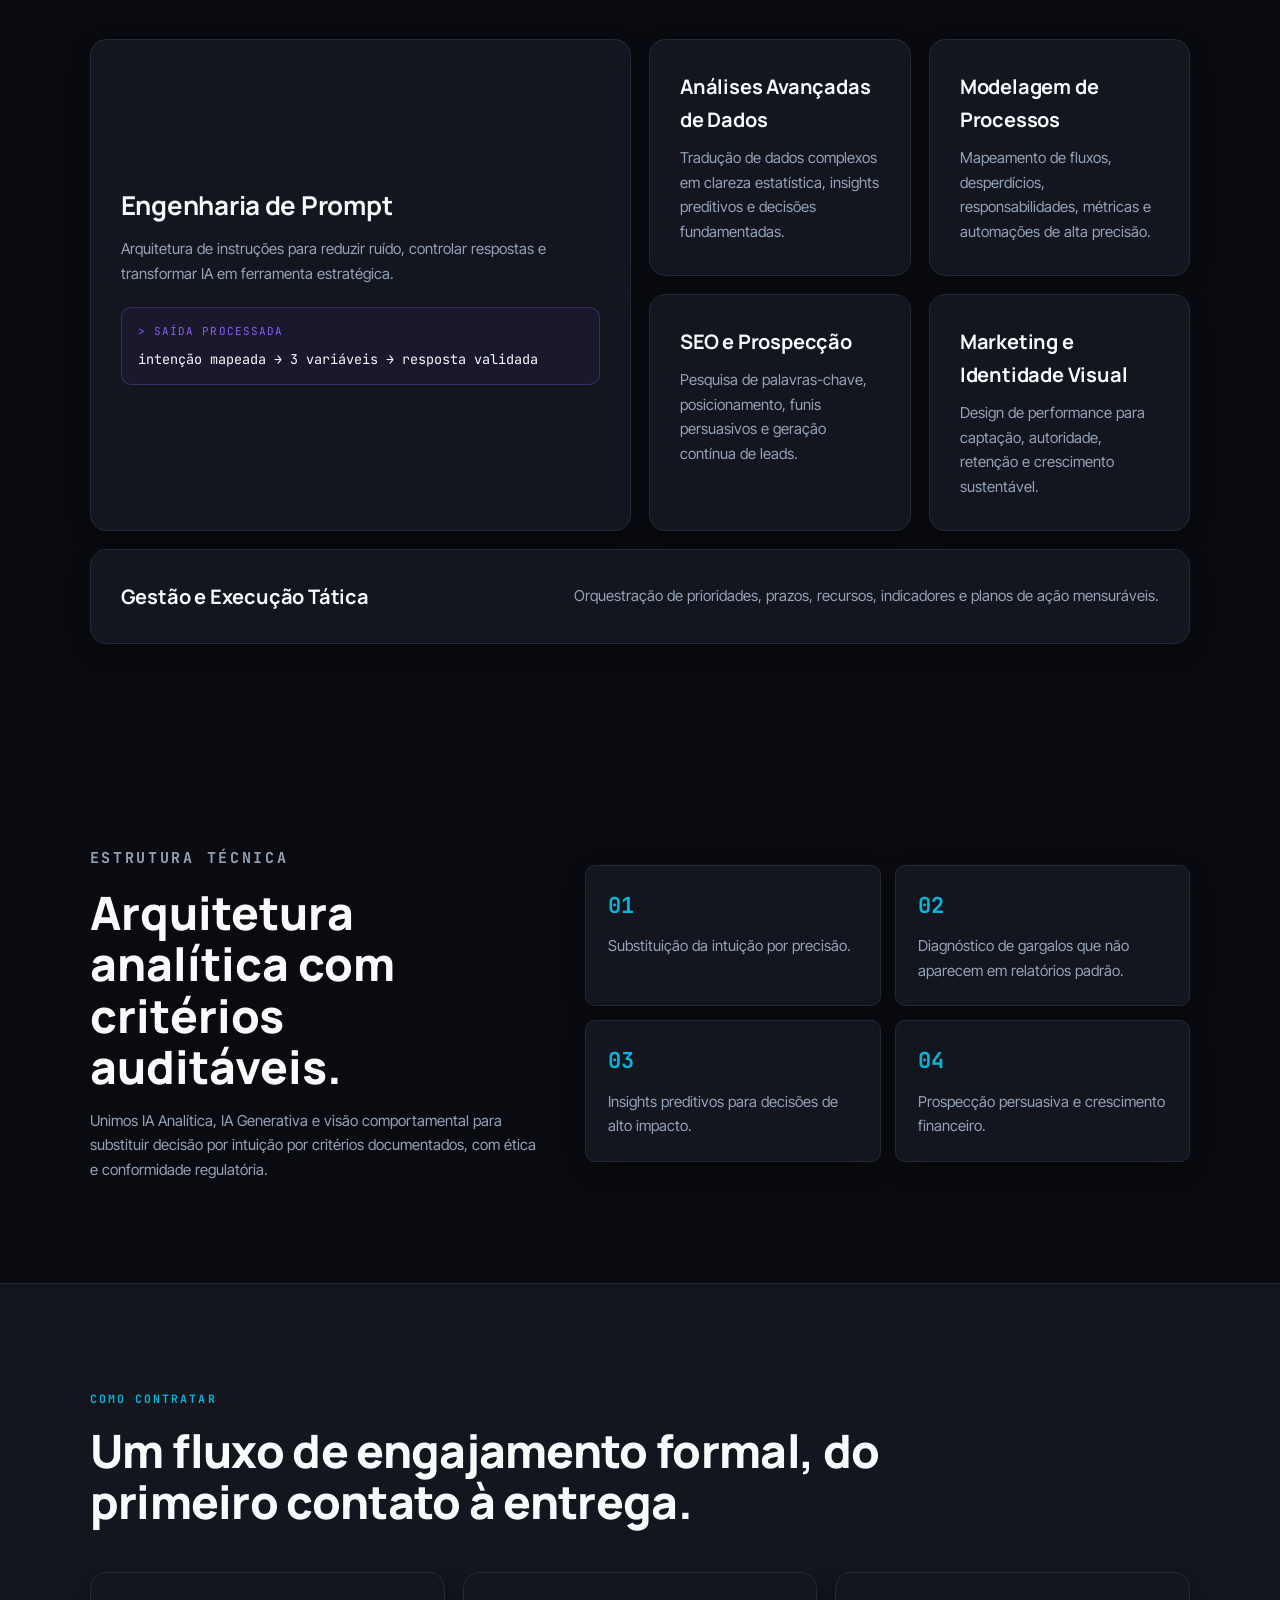
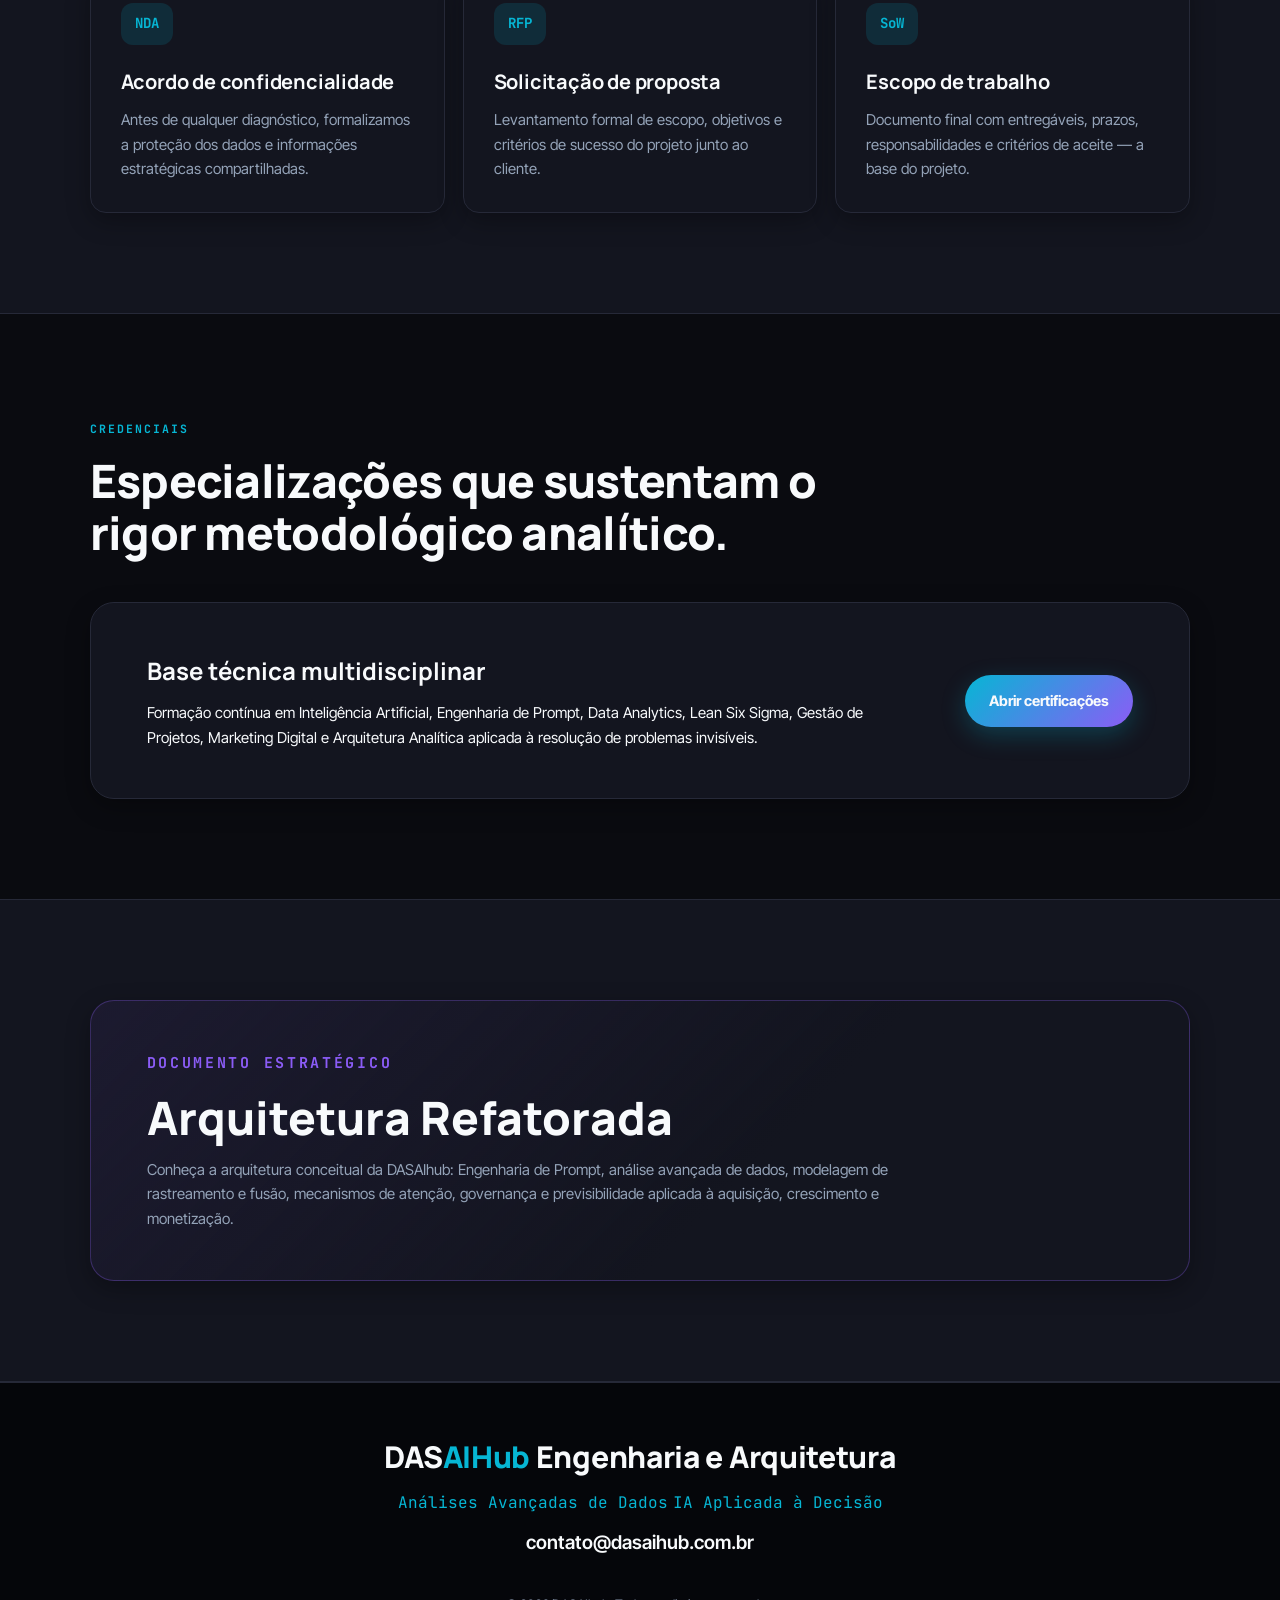
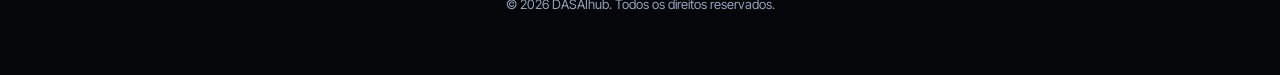
==== commit 063b78fd: "Add files via upload" ====
--- a/index.html
+++ b/index.html
@@ -1,260 +1,286 @@
-<!DOCTYPE html>
-<html lang="pt-BR">
-<head>
-  <meta charset="UTF-8" />
-  <meta name="viewport" content="width=device-width, initial-scale=1.0" />
-  <meta name="description" content="DASAIhub: startup de Inteligência Artificial, Engenharia de Prompt, Arquitetura de Dados e análises avançadas para transformar problemas invisíveis em crescimento previsível." />
-  <meta name="keywords" content="DASAIhub, inteligência artificial, engenharia de prompt, análise de dados, IA generativa, automação, prospecção com IA, dados comportamentais" />
-  <meta name="author" content="DASAIhub" />
-
-  <!-- Open Graph -->
-  <meta property="og:title" content="DASAIhub | IA, Dados e Engenharia de Prompt" />
-  <meta property="og:description" content="Transformamos problemas invisíveis em sistemas previsíveis de aquisição, crescimento e monetização." />
-  <meta property="og:type" content="website" />
-  <meta property="og:url" content="https://dasaihub.com.br" />
-  <meta property="og:locale" content="pt_BR" />
-  <meta property="og:site_name" content="DASAIhub" />
-  <meta property="og:image" content="https://dasaihub.com.br/assets/og-image.jpg" />
-  <meta property="og:image:width" content="1200" />
-  <meta property="og:image:height" content="630" />
-  <meta property="og:image:alt" content="DASAIhub — IA, Dados e Engenharia de Prompt" />
-
-  <!-- Twitter / X Card -->
-  <meta name="twitter:card" content="summary_large_image" />
-  <meta name="twitter:title" content="DASAIhub | IA, Dados e Engenharia de Prompt" />
-  <meta name="twitter:description" content="Transformamos problemas invisíveis em sistemas previsíveis de aquisição, crescimento e monetização." />
-  <meta name="twitter:image" content="https://dasaihub.com.br/assets/og-image.jpg" />
-
-  <link rel="canonical" href="https://dasaihub.com.br/" />
-  <meta name="theme-color" content="#0A0B10" />
-  <title>DASAIhub | IA, Engenharia de Prompt e Análises Avançadas</title>
-  <link rel="preconnect" href="https://fonts.googleapis.com" />
-  <link rel="preconnect" href="https://fonts.gstatic.com" crossorigin />
-  <link href="https://fonts.googleapis.com/css2?family=Inter+Tight:wght@400;500;600;700&family=Manrope:wght@500;600;700;800&family=JetBrains+Mono:wght@400;500;600&display=swap" rel="stylesheet" />
-  <link rel="stylesheet" href="style.css" />
-
-  <noscript>
-    <style>.reveal { opacity: 1 !important; transform: none !important; filter: none !important; }</style>
-  </noscript>
-
-  <script type="application/ld+json">
-  {
-    "@context": "https://schema.org",
-    "@type": "ProfessionalService",
-    "name": "DASAIhub",
-    "url": "https://dasaihub.com.br",
-    "description": "Consultoria em Inteligência Artificial, Engenharia de Prompt, Arquitetura Refaturada de Dados e Sistemas de Apoio à Decisão (AHP e Simulação de Monte Carlo).",
-    "email": "contato@dasaihub.com.br",
-    "areaServed": "BR",
-    "knowsAbout": [
-      "Inteligência Artificial",
-      "Engenharia de Prompt",
-      "Sistemas de Apoio à Decisão",
-      "Analytic Hierarchy Process",
-      "Simulação de Monte Carlo",
-      "Análise de Dados"
-    ]
-  }
-  </script>
-</head>
-<body>
-  <canvas id="meshBg" aria-hidden="true"></canvas>
-
-  <header class="site-header">
-    <a href="#inicio" class="brand brand-wordmark" aria-label="DASAIhub início">
-      <span class="brand-text">DAS<span>AIHub</span></span>
-    </a>
-
-    <button class="menu-button" id="menuButton" aria-label="Abrir menu" aria-expanded="false">
-      <span></span><span></span><span></span>
-    </button>
-
-    <nav class="nav" id="nav">
-      <a href="#sobre">Sobre</a>
-      <a href="#metodo">Método</a>
-      <a href="#solucoes">Soluções</a>
-      <a href="#prova">Estrutura</a>
-      <a href="#processo">Como contratar</a>
-    </nav>
-  </header>
-
-  <main>
-    <section class="hero" id="inicio">
-      <div class="hero-content">
-        <p class="eyebrow reveal">IA avançada • Dados • Comportamento • Execução</p>
-        <h1 class="reveal">Transformamos problemas invisíveis em crescimento previsível.</h1>
-        <p class="hero-text reveal">
-          A DASAIhub - Análise de Sistema Dados funde Engenharia de Prompt, Arquitetura de Dados e Tecnologia Comportamental para criar sistemas de clareza, prospecção, aquisição, organização e monetização.
-        </p>
-        <div class="actions reveal">
-          <a class="btn primary" href="https://wa.me/5515997963306?text=Ol%C3%A1%2C%20quero%20uma%20an%C3%A1lise%20da%20DASAIhub." target="_blank" rel="noopener">Solicitar análise</a>
-        </div>
-      </div>
-
-      <aside class="hero-panel previsibilidade-card reveal" aria-label="Gráfico de previsibilidade DASAIhub">
-        <div class="panel-top">
-          <span class="pulse"></span>
-          <strong>Previsibilidade DASAIhub</strong>
-        </div>
-        <p>Escolha uma etapa para visualizar a evolução prevista dos vetores estratégicos.</p>
-
-        <div class="stage-buttons" role="group" aria-label="Selecionar período de projeção">
-          <button type="button" id="btn6m" data-stage="6m" aria-pressed="true">6 meses</button>
-          <button type="button" id="btn1a" data-stage="1a" aria-pressed="false">1 ano</button>
-          <button type="button" id="btn2a" data-stage="2a" aria-pressed="false">2 anos</button>
-        </div>
-
-        <div class="forecast-graph" id="forecastChart" role="img" aria-label="Gráfico de evolução dos vetores estratégicos"></div>
-
-        <div class="forecast-item">
-          <div class="forecast-top">
-            <span>Renovar gestão</span>
-            <strong id="gestaoValue">40%</strong>
-          </div>
-          <div class="forecast-bar"><div class="forecast-fill" id="gestaoBar"></div></div>
-        </div>
-
-        <div class="forecast-item">
-          <div class="forecast-top">
-            <span>Crescer com excelência</span>
-            <strong id="excelenciaValue">20%</strong>
-          </div>
-          <div class="forecast-bar"><div class="forecast-fill" id="excelenciaBar"></div></div>
-        </div>
-
-        <div class="forecast-item">
-          <div class="forecast-top">
-            <span>Conquistar faturamento</span>
-            <strong id="faturamentoValue">10%</strong>
-          </div>
-          <div class="forecast-bar"><div class="forecast-fill" id="faturamentoBar"></div></div>
-        </div>
-
-        <p class="forecast-disclaimer">Modelo ilustrativo de evolução por vetor estratégico. Cada diagnóstico gera sua própria curva, calculada a partir dos dados reais do cliente.</p>
-      </aside>
-    </section>
-
-    <section class="section intro" id="sobre">
-      <div class="section-title reveal">
-        <p class="eyebrow">O que fazemos</p>
-        <h2>Uma startup de IA para clareza estratégica, precisão analítica e execução tática.</h2>
-      </div>
-      <div class="bento-grid bento-intro">
-        <article class="glass reveal">
-          <h3>Problemas invisíveis</h3>
-          <p>Diagnosticamos falhas ocultas, inércia analítica, decisões intuitivas, ruídos comportamentais e lacunas de execução.</p>
-        </article>
-        <article class="glass reveal">
-          <h3>Dados + comportamento</h3>
-          <p>Integramos dados massivos, padrões de atenção e tecnologia comportamental para gerar sinais preditivos de alto impacto.</p>
-        </article>
-        <article class="glass reveal">
-          <h3>Crescimento mensurável</h3>
-          <p>Projetamos prospecção persuasiva, aquisição, retenção, organização e monetização com governança e conformidade.</p>
-        </article>
-      </div>
-    </section>
-
-    <section class="section dark" id="metodo">
-      <div class="section-title reveal">
-        <p class="eyebrow">Método DASAIhub</p>
-        <h2>Da incerteza à ação estratégica.</h2>
-      </div>
-      <div class="timeline">
-        <article class="step reveal"><span>01</span><h3>Diagnóstico macro</h3><p>Mapeamento 360º de objetivos, gargalos, dados disponíveis, mensagens, funil e operação.</p></article>
-        <article class="step reveal"><span>02</span><h3>Rastreamento e fusão</h3><p>Cruzamento entre dados, comportamento, contexto, oportunidades e sinais de decisão.</p></article>
-        <article class="step reveal"><span>03</span><h3>Engenharia de instruções</h3><p>Construção de prompts, parâmetros, fluxos e critérios para IA Generativa com maior precisão.</p></article>
-        <article class="step reveal"><span>04</span><h3>Arquitetura de execução</h3><p>Transformação dos insights em planos, métricas, responsáveis, automações e entregas táticas.</p></article>
-      </div>
-
-      <div class="section-title method-pillars-title reveal">
-        <p class="eyebrow">Base metodológica</p>
-        <h2>Decisão apoiada em método, não em intuição.</h2>
-      </div>
-      <div class="bento-grid method-pillars">
-        <article class="glass reveal">
-          <h3>AHP — Analytic Hierarchy Process</h3>
-          <p>Estruturamos decisões complexas em critérios hierárquicos comparáveis, tornando explícito o peso de cada variável antes de qualquer recomendação.</p>
-        </article>
-        <article class="glass reveal">
-          <h3>Simulação de Monte Carlo</h3>
-          <p>Testamos cenários sob incerteza, simulando milhares de combinações possíveis para dimensionar risco e probabilidade antes da decisão ser tomada.</p>
-        </article>
-        <article class="glass reveal">
-          <h3>Sistemas de Apoio à Decisão (DSS)</h3>
-          <p>Cada entrega é rastreável: os critérios, dados e premissas usados na recomendação ficam documentados e auditáveis, não escondidos numa "caixa-preta".</p>
-        </article>
-      </div>
-    </section>
-
-    <section class="section" id="solucoes">
-      <div class="section-title reveal">
-        <p class="eyebrow">Soluções</p>
-        <h2>Serviços para empresas, marcas e projetos que precisam operar com inteligência.</h2>
-      </div>
-      <div class="bento-grid bento-solutions">
-        <article class="card reveal">
-          <h3>Engenharia de Prompt</h3>
-          <p>Arquitetura de instruções para reduzir ruído, controlar respostas e transformar IA em ferramenta estratégica.</p>
-          <div class="prompt-demo">
-            <span class="prompt-demo-label">&gt; saída processada</span>
-            <p class="prompt-demo-text" data-text="intenção mapeada → 3 variáveis → resposta validada">intenção mapeada → 3 variáveis → resposta validada</p>
-          </div>
-        </article>
-        <article class="card reveal"><h3>Análises Avançadas de Dados</h3><p>Tradução de dados complexos em clareza estatística, insights preditivos e decisões fundamentadas.</p></article>
-        <article class="card reveal"><h3>Modelagem de Processos</h3><p>Mapeamento de fluxos, desperdícios, responsabilidades, métricas e automações de alta precisão.</p></article>
-        <article class="card reveal"><h3>SEO e Prospecção</h3><p>Pesquisa de palavras-chave, posicionamento, funis persuasivos e geração contínua de leads.</p></article>
-        <article class="card reveal"><h3>Marketing e Identidade Visual</h3><p>Design de performance para captação, autoridade, retenção e crescimento sustentável.</p></article>
-        <article class="card reveal"><h3>Gestão e Execução Tática</h3><p>Orquestração de prioridades, prazos, recursos, indicadores e planos de ação mensuráveis.</p></article>
-      </div>
-    </section>
-
-    <section class="section proof" id="prova">
-      <div class="proof-copy reveal">
-        <p class="eyebrow">Estrutura técnica</p>
-        <h2>Arquitetura analítica com impacto humano.</h2>
-        <p>Unimos IA Analítica, IA Generativa e visão comportamental para evitar decisões por mera intuição. A proposta é criar previsibilidade com ética, governança e conformidade.</p>
-      </div>
-      <div class="proof-list reveal">
-        <div><strong>01</strong><span>Substituição da intuição por precisão.</span></div>
-        <div><strong>02</strong><span>Resolução de problemas sistêmicos invisíveis.</span></div>
-        <div><strong>03</strong><span>Insights preditivos para decisões de alto impacto.</span></div>
-        <div><strong>04</strong><span>Prospecção persuasiva e crescimento financeiro.</span></div>
-      </div>
-    </section>
-
-    <section class="section dark" id="processo">
-      <div class="section-title reveal">
-        <p class="eyebrow">Como contratar</p>
-        <h2>Um fluxo de engajamento formal, do primeiro contato à entrega.</h2>
-      </div>
-      <div class="timeline engagement-flow">
-        <article class="step reveal"><span>NDA</span><h3>Acordo de confidencialidade</h3><p>Antes de qualquer diagnóstico, formalizamos a proteção dos dados e informações estratégicas compartilhadas.</p></article>
-        <article class="step reveal"><span>RFP</span><h3>Solicitação de proposta</h3><p>Levantamento formal de escopo, objetivos e critérios de sucesso do projeto junto ao cliente.</p></article>
-        <article class="step reveal"><span>SoW</span><h3>Escopo de trabalho</h3><p>Documento final com entregáveis, prazos, responsabilidades e critérios de aceite — a base do projeto.</p></article>
-      </div>
-    </section>
-
-  </main>
-
-  <footer class="footer professional-footer">
-    <div class="footer-inner">
-      <h2><span class="brand-text">DAS<span>AIHub</span></span> Engenharia e Arquitetura</h2>
-      <p class="footer-services">Análises Avançadas de Dados <span>IA Aplicada à Decisão</span></p>
-      <p><a href="mailto:contato@dasaihub.com.br">contato@dasaihub.com.br</a></p>
-      <div class="footer-links" aria-label="Links úteis">
-      </div>
-      <p class="copyright">© 2026 DASAIhub. Todos os direitos reservados.</p>
-    </div>
-  </footer>
-
-  <a class="floating-whatsapp" href="https://wa.me/5515997963306?text=Ol%C3%A1%2C%20quero%20uma%20an%C3%A1lise%20inicial%20da%20DASAIhub." target="_blank" rel="noopener" aria-label="Falar com a DASAIhub pelo WhatsApp">
-    <svg viewBox="0 0 24 24" width="22" height="22" fill="currentColor" aria-hidden="true">
-      <path d="M12.04 2C6.58 2 2.13 6.45 2.13 11.91c0 1.75.46 3.46 1.32 4.96L2.05 22l5.25-1.38a9.9 9.9 0 0 0 4.74 1.21h.01c5.46 0 9.91-4.45 9.91-9.91 0-2.65-1.03-5.14-2.9-7.01A9.86 9.86 0 0 0 12.04 2Zm5.79 14.11c-.24.68-1.4 1.32-1.94 1.4-.5.08-1.12.11-1.81-.11-.42-.13-.95-.31-1.64-.6-2.88-1.24-4.76-4.14-4.9-4.33-.14-.19-1.17-1.55-1.17-2.96s.73-2.1.99-2.39c.24-.27.53-.34.71-.34.18 0 .35 0 .5.01.16.01.38-.06.59.45.24.58.81 2 .88 2.14.07.14.12.31.02.5-.09.19-.14.31-.28.48-.14.16-.29.36-.42.48-.14.14-.29.29-.12.57.16.28.73 1.2 1.57 1.95 1.08.96 1.99 1.26 2.27 1.4.28.14.45.12.61-.07.17-.19.71-.83.9-1.11.19-.28.38-.23.63-.14.26.09 1.65.78 1.93.92.28.14.47.21.54.33.07.12.07.68-.17 1.36Z"/>
-    </svg>
-    <span>WhatsApp</span>
-  </a>
-
-  <script src="script.js"></script>
-</body>
-</html>+<!DOCTYPE html>
+<html lang="pt-BR">
+<head>
+  <meta charset="UTF-8" />
+  <meta name="viewport" content="width=device-width, initial-scale=1.0" />
+  <meta name="description" content="DASAIhub: startup de Inteligência Artificial, Engenharia de Prompt, Arquitetura de Dados e análises avançadas para transformar problemas invisíveis em crescimento previsível." />
+  <meta name="keywords" content="DASAIhub, inteligência artificial, engenharia de prompt, análise de dados, IA generativa, automação, prospecção com IA, dados comportamentais" />
+  <meta name="author" content="DASAIhub" />
+
+  <!-- Open Graph -->
+  <meta property="og:title" content="DASAIhub | IA, Dados e Engenharia de Prompt" />
+  <meta property="og:description" content="Transformamos problemas invisíveis em sistemas previsíveis de aquisição, crescimento e monetização." />
+  <meta property="og:type" content="website" />
+  <meta property="og:url" content="https://dasaihub.com.br" />
+  <meta property="og:locale" content="pt_BR" />
+  <meta property="og:site_name" content="DASAIhub" />
+  <meta property="og:image" content="https://dasaihub.com.br/assets/og-image.jpg" />
+  <meta property="og:image:width" content="1200" />
+  <meta property="og:image:height" content="630" />
+  <meta property="og:image:alt" content="DASAIhub — IA, Dados e Engenharia de Prompt" />
+
+  <!-- Twitter / X Card -->
+  <meta name="twitter:card" content="summary_large_image" />
+  <meta name="twitter:title" content="DASAIhub | IA, Dados e Engenharia de Prompt" />
+  <meta name="twitter:description" content="Transformamos problemas invisíveis em sistemas previsíveis de aquisição, crescimento e monetização." />
+  <meta name="twitter:image" content="https://dasaihub.com.br/assets/og-image.jpg" />
+
+  <link rel="canonical" href="https://dasaihub.com.br/" />
+  <meta name="theme-color" content="#0A0B10" />
+  <title>DASAIhub | IA, Engenharia de Prompt e Análises Avançadas</title>
+  <link rel="preconnect" href="https://fonts.googleapis.com" />
+  <link rel="preconnect" href="https://fonts.gstatic.com" crossorigin />
+  <link href="https://fonts.googleapis.com/css2?family=Inter+Tight:wght@400;500;600;700&family=Manrope:wght@500;600;700;800&family=JetBrains+Mono:wght@400;500;600&display=swap" rel="stylesheet" />
+  <link rel="stylesheet" href="style.css" />
+
+  <noscript>
+    <style>.reveal { opacity: 1 !important; transform: none !important; filter: none !important; }</style>
+  </noscript>
+
+  <script type="application/ld+json">
+  {
+    "@context": "https://schema.org",
+    "@type": "ProfessionalService",
+    "name": "DASAIhub",
+    "url": "https://dasaihub.com.br",
+    "description": "Consultoria em Inteligência Artificial, Engenharia de Prompt, Arquitetura de Dados e Sistemas de Apoio à Decisão (AHP e Simulação de Monte Carlo).",
+    "email": "contato@dasaihub.com.br",
+    "areaServed": "BR",
+    "knowsAbout": [
+      "Inteligência Artificial",
+      "Engenharia de Prompt",
+      "Sistemas de Apoio à Decisão",
+      "Analytic Hierarchy Process",
+      "Simulação de Monte Carlo",
+      "Análise de Dados"
+    ]
+  }
+  </script>
+</head>
+<body>
+  <canvas id="meshBg" aria-hidden="true"></canvas>
+
+  <header class="site-header">
+    <a href="#inicio" class="brand brand-wordmark" aria-label="DASAIhub início">
+      <span class="brand-text">DAS<span>AIHub</span></span>
+    </a>
+
+    <button class="menu-button" id="menuButton" aria-label="Abrir menu" aria-expanded="false">
+      <span></span><span></span><span></span>
+    </button>
+
+    <nav class="nav" id="nav">
+      <a href="#sobre">Sobre</a>
+      <a href="#metodo">Método</a>
+      <a href="#solucoes">Soluções</a>
+      <a href="#prova">Estrutura</a>
+      <a href="#processo">Como contratar</a>
+      <a href="#certificacoes">Certificações</a>
+      <a href="#analitico">PDF Analítico</a>
+    </nav>
+  </header>
+
+  <main>
+    <section class="hero" id="inicio">
+      <div class="hero-content">
+        <p class="eyebrow reveal">IA avançada • Dados • Comportamento • Execução</p>
+        <h1 class="reveal">Transformamos problemas invisíveis em crescimento previsível.</h1>
+        <p class="hero-text reveal">
+          A DASAIhub cruza Engenharia de Prompt, Arquitetura de Dados e ciência comportamental para transformar operações desorganizadas em sistemas de prospecção, aquisição e monetização com critérios rastreáveis.
+        </p>
+        <div class="actions reveal">
+          <a class="btn primary" href="https://wa.me/5515997963306?text=Ol%C3%A1%2C%20quero%20uma%20an%C3%A1lise%20da%20DASAIhub." target="_blank" rel="noopener">Solicitar análise</a>
+        </div>
+      </div>
+
+      <aside class="hero-panel previsibilidade-card reveal" aria-label="Gráfico de previsibilidade DASAIhub">
+        <div class="panel-top">
+          <span class="pulse"></span>
+          <strong>Previsibilidade DASAIhub</strong>
+        </div>
+        <p>Escolha uma etapa para visualizar a evolução prevista dos vetores estratégicos.</p>
+
+        <div class="stage-buttons" role="group" aria-label="Selecionar período de projeção">
+          <button type="button" id="btn6m" data-stage="6m" aria-pressed="true">6 meses</button>
+          <button type="button" id="btn1a" data-stage="1a" aria-pressed="false">1 ano</button>
+          <button type="button" id="btn2a" data-stage="2a" aria-pressed="false">2 anos</button>
+        </div>
+
+        <div class="forecast-graph" id="forecastChart" role="img" aria-label="Gráfico de evolução dos vetores estratégicos"></div>
+
+        <div class="forecast-item">
+          <div class="forecast-top">
+            <span>Renovar gestão</span>
+            <strong id="gestaoValue">40%</strong>
+          </div>
+          <div class="forecast-bar"><div class="forecast-fill" id="gestaoBar"></div></div>
+        </div>
+
+        <div class="forecast-item">
+          <div class="forecast-top">
+            <span>Crescer com excelência</span>
+            <strong id="excelenciaValue">20%</strong>
+          </div>
+          <div class="forecast-bar"><div class="forecast-fill" id="excelenciaBar"></div></div>
+        </div>
+
+        <div class="forecast-item">
+          <div class="forecast-top">
+            <span>Conquistar faturamento</span>
+            <strong id="faturamentoValue">10%</strong>
+          </div>
+          <div class="forecast-bar"><div class="forecast-fill" id="faturamentoBar"></div></div>
+        </div>
+
+        <p class="forecast-disclaimer">Modelo ilustrativo de evolução por vetor estratégico. Cada diagnóstico gera sua própria curva, calculada a partir dos dados reais do cliente.</p>
+      </aside>
+    </section>
+
+    <section class="section intro" id="sobre">
+      <div class="section-title reveal">
+        <p class="eyebrow">O que fazemos</p>
+        <h2>Uma startup de IA para clareza estratégica, precisão analítica e execução tática.</h2>
+      </div>
+      <div class="bento-grid bento-intro">
+        <article class="glass reveal">
+          <h3>Problemas invisíveis</h3>
+          <p>Diagnosticamos falhas ocultas, inércia analítica, decisões intuitivas, ruídos comportamentais e lacunas de execução.</p>
+        </article>
+        <article class="glass reveal">
+          <h3>Dados + comportamento</h3>
+          <p>Integramos dados massivos, padrões de atenção e tecnologia comportamental para gerar sinais preditivos de alto impacto.</p>
+        </article>
+        <article class="glass reveal">
+          <h3>Crescimento mensurável</h3>
+          <p>Projetamos prospecção, aquisição e retenção com métricas rastreáveis desde o primeiro diagnóstico.</p>
+        </article>
+      </div>
+    </section>
+
+    <section class="section dark" id="metodo">
+      <div class="section-title reveal">
+        <p class="eyebrow">Método DASAIhub</p>
+        <h2>Da incerteza à ação estratégica.</h2>
+      </div>
+      <div class="timeline">
+        <article class="step reveal"><span>01</span><h3>Diagnóstico macro</h3><p>Mapeamento 360º de objetivos, gargalos, dados disponíveis, mensagens, funil e operação.</p></article>
+        <article class="step reveal"><span>02</span><h3>Rastreamento e fusão</h3><p>Cruzamento entre dados, comportamento, contexto, oportunidades e sinais de decisão.</p></article>
+        <article class="step reveal"><span>03</span><h3>Engenharia de instruções</h3><p>Construção de prompts, parâmetros, fluxos e critérios para IA Generativa com maior precisão.</p></article>
+        <article class="step reveal"><span>04</span><h3>Arquitetura de execução</h3><p>Transformação dos insights em planos, métricas, responsáveis, automações e entregas táticas.</p></article>
+      </div>
+
+      <div class="section-title method-pillars-title reveal">
+        <p class="eyebrow">Base metodológica</p>
+        <h2>Decisão apoiada em método, não em intuição.</h2>
+      </div>
+      <div class="bento-grid method-pillars">
+        <article class="glass reveal">
+          <h3>AHP — Analytic Hierarchy Process</h3>
+          <p>Estruturamos decisões complexas em critérios hierárquicos comparáveis, tornando explícito o peso de cada variável antes de qualquer recomendação.</p>
+        </article>
+        <article class="glass reveal">
+          <h3>Simulação de Monte Carlo</h3>
+          <p>Testamos cenários sob incerteza, simulando milhares de combinações possíveis para dimensionar risco e probabilidade antes da decisão ser tomada.</p>
+        </article>
+        <article class="glass reveal">
+          <h3>Sistemas de Apoio à Decisão (DSS)</h3>
+          <p>Cada entrega é rastreável: os critérios, dados e premissas usados na recomendação ficam documentados e auditáveis, não escondidos numa "caixa-preta".</p>
+        </article>
+      </div>
+    </section>
+
+    <section class="section" id="solucoes">
+      <div class="section-title reveal">
+        <p class="eyebrow">Soluções</p>
+        <h2>Serviços para empresas, marcas e projetos que precisam operar com inteligência.</h2>
+      </div>
+      <div class="bento-grid bento-solutions">
+        <article class="card reveal">
+          <h3>Engenharia de Prompt</h3>
+          <p>Arquitetura de instruções para reduzir ruído, controlar respostas e transformar IA em ferramenta estratégica.</p>
+          <div class="prompt-demo">
+            <span class="prompt-demo-label">&gt; saída processada</span>
+            <p class="prompt-demo-text" data-text="intenção mapeada → 3 variáveis → resposta validada">intenção mapeada → 3 variáveis → resposta validada</p>
+          </div>
+        </article>
+        <article class="card reveal"><h3>Análises Avançadas de Dados</h3><p>Tradução de dados complexos em clareza estatística, insights preditivos e decisões fundamentadas.</p></article>
+        <article class="card reveal"><h3>Modelagem de Processos</h3><p>Mapeamento de fluxos, desperdícios, responsabilidades, métricas e automações de alta precisão.</p></article>
+        <article class="card reveal"><h3>SEO e Prospecção</h3><p>Pesquisa de palavras-chave, posicionamento, funis persuasivos e geração contínua de leads.</p></article>
+        <article class="card reveal"><h3>Marketing e Identidade Visual</h3><p>Design de performance para captação, autoridade, retenção e crescimento sustentável.</p></article>
+        <article class="card reveal"><h3>Gestão e Execução Tática</h3><p>Orquestração de prioridades, prazos, recursos, indicadores e planos de ação mensuráveis.</p></article>
+      </div>
+    </section>
+
+    <section class="section proof" id="prova">
+      <div class="proof-copy reveal">
+        <p class="eyebrow">Estrutura técnica</p>
+        <h2>Arquitetura analítica com critérios auditáveis.</h2>
+        <p>Unimos IA Analítica, IA Generativa e visão comportamental para substituir decisão por intuição por critérios documentados, com ética e conformidade regulatória.</p>
+      </div>
+      <div class="proof-list reveal">
+        <div><strong>01</strong><span>Substituição da intuição por precisão.</span></div>
+        <div><strong>02</strong><span>Diagnóstico de gargalos que não aparecem em relatórios padrão.</span></div>
+        <div><strong>03</strong><span>Insights preditivos para decisões de alto impacto.</span></div>
+        <div><strong>04</strong><span>Prospecção persuasiva e crescimento financeiro.</span></div>
+      </div>
+    </section>
+
+    <section class="section dark" id="processo">
+      <div class="section-title reveal">
+        <p class="eyebrow">Como contratar</p>
+        <h2>Um fluxo de engajamento formal, do primeiro contato à entrega.</h2>
+      </div>
+      <div class="timeline engagement-flow">
+        <article class="step reveal"><span>NDA</span><h3>Acordo de confidencialidade</h3><p>Antes de qualquer diagnóstico, formalizamos a proteção dos dados e informações estratégicas compartilhadas.</p></article>
+        <article class="step reveal"><span>RFP</span><h3>Solicitação de proposta</h3><p>Levantamento formal de escopo, objetivos e critérios de sucesso do projeto junto ao cliente.</p></article>
+        <article class="step reveal"><span>SoW</span><h3>Escopo de trabalho</h3><p>Documento final com entregáveis, prazos, responsabilidades e critérios de aceite — a base do projeto.</p></article>
+      </div>
+    </section>
+
+    <section class="section credentials" id="certificacoes">
+      <div class="section-title reveal">
+        <p class="eyebrow">Credenciais</p>
+        <h2>Especializações que sustentam o rigor metodológico analítico.</h2>
+      </div>
+      <div class="resource-card reveal">
+        <div>
+          <h3>Base técnica multidisciplinar</h3>
+          <p>Formação contínua em Inteligência Artificial, Engenharia de Prompt, Data Analytics, Lean Six Sigma, Gestão de Projetos, Marketing Digital e Arquitetura Analítica aplicada à resolução de problemas invisíveis.</p>
+        </div>
+        <a class="btn primary" href="https://canva.link/m1ktxt86hv94vg9" target="_blank" rel="noopener">Abrir certificações</a>
+      </div>
+    </section>
+
+    <section class="section analytical-pdf" id="analitico">
+      <div class="resource-card dark-resource reveal">
+        <div>
+          <p class="eyebrow">Documento estratégico</p>
+          <h2>Arquitetura Refatorada</h2>
+          <p>Conheça a arquitetura conceitual da DASAIhub: Engenharia de Prompt, análise avançada de dados, modelagem de rastreamento e fusão, mecanismos de atenção, governança e previsibilidade aplicada à aquisição, crescimento e monetização.</p>
+        </div>
+      </div>
+    </section>
+
+  </main>
+
+  <footer class="footer professional-footer">
+    <div class="footer-inner">
+      <h2><span class="brand-text">DAS<span>AIHub</span></span> Engenharia e Arquitetura</h2>
+      <p class="footer-services">Análises Avançadas de Dados <span>IA Aplicada à Decisão</span></p>
+      <p><a href="mailto:contato@dasaihub.com.br">contato@dasaihub.com.br</a></p>
+      <div class="footer-links" aria-label="Links úteis">
+      </div>
+      <p class="copyright">© 2026 DASAIhub. Todos os direitos reservados.</p>
+    </div>
+  </footer>
+
+  <a class="floating-whatsapp" href="https://wa.me/5515997963306?text=Ol%C3%A1%2C%20quero%20uma%20an%C3%A1lise%20inicial%20da%20DASAIhub." target="_blank" rel="noopener" aria-label="Falar com a DASAIhub pelo WhatsApp">
+    <svg viewBox="0 0 24 24" width="22" height="22" fill="currentColor" aria-hidden="true">
+      <path d="M12.04 2C6.58 2 2.13 6.45 2.13 11.91c0 1.75.46 3.46 1.32 4.96L2.05 22l5.25-1.38a9.9 9.9 0 0 0 4.74 1.21h.01c5.46 0 9.91-4.45 9.91-9.91 0-2.65-1.03-5.14-2.9-7.01A9.86 9.86 0 0 0 12.04 2Zm5.79 14.11c-.24.68-1.4 1.32-1.94 1.4-.5.08-1.12.11-1.81-.11-.42-.13-.95-.31-1.64-.6-2.88-1.24-4.76-4.14-4.9-4.33-.14-.19-1.17-1.55-1.17-2.96s.73-2.1.99-2.39c.24-.27.53-.34.71-.34.18 0 .35 0 .5.01.16.01.38-.06.59.45.24.58.81 2 .88 2.14.07.14.12.31.02.5-.09.19-.14.31-.28.48-.14.16-.29.36-.42.48-.14.14-.29.29-.12.57.16.28.73 1.2 1.57 1.95 1.08.96 1.99 1.26 2.27 1.4.28.14.45.12.61-.07.17-.19.71-.83.9-1.11.19-.28.38-.23.63-.14.26.09 1.65.78 1.93.92.28.14.47.21.54.33.07.12.07.68-.17 1.36Z"/>
+    </svg>
+    <span>WhatsApp</span>
+  </a>
+
+  <script src="script.js"></script>
+</body>
+</html>
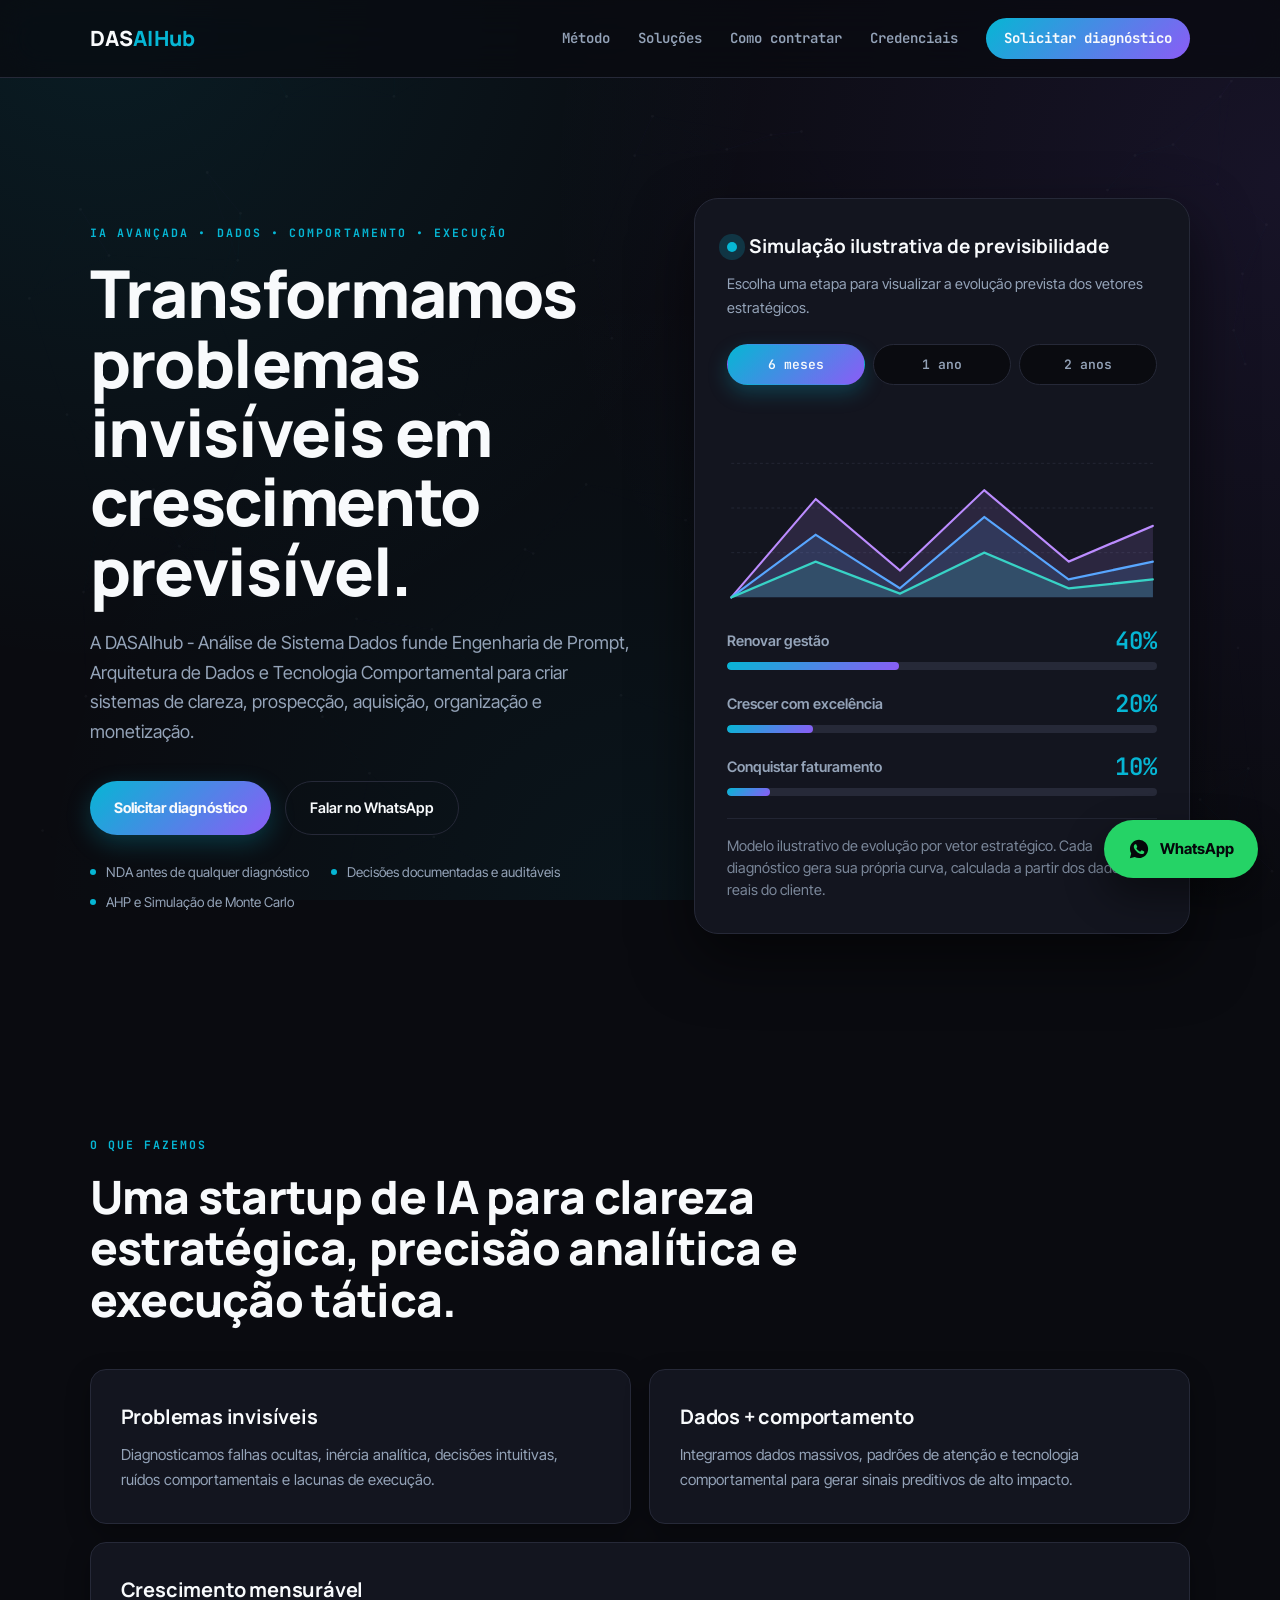
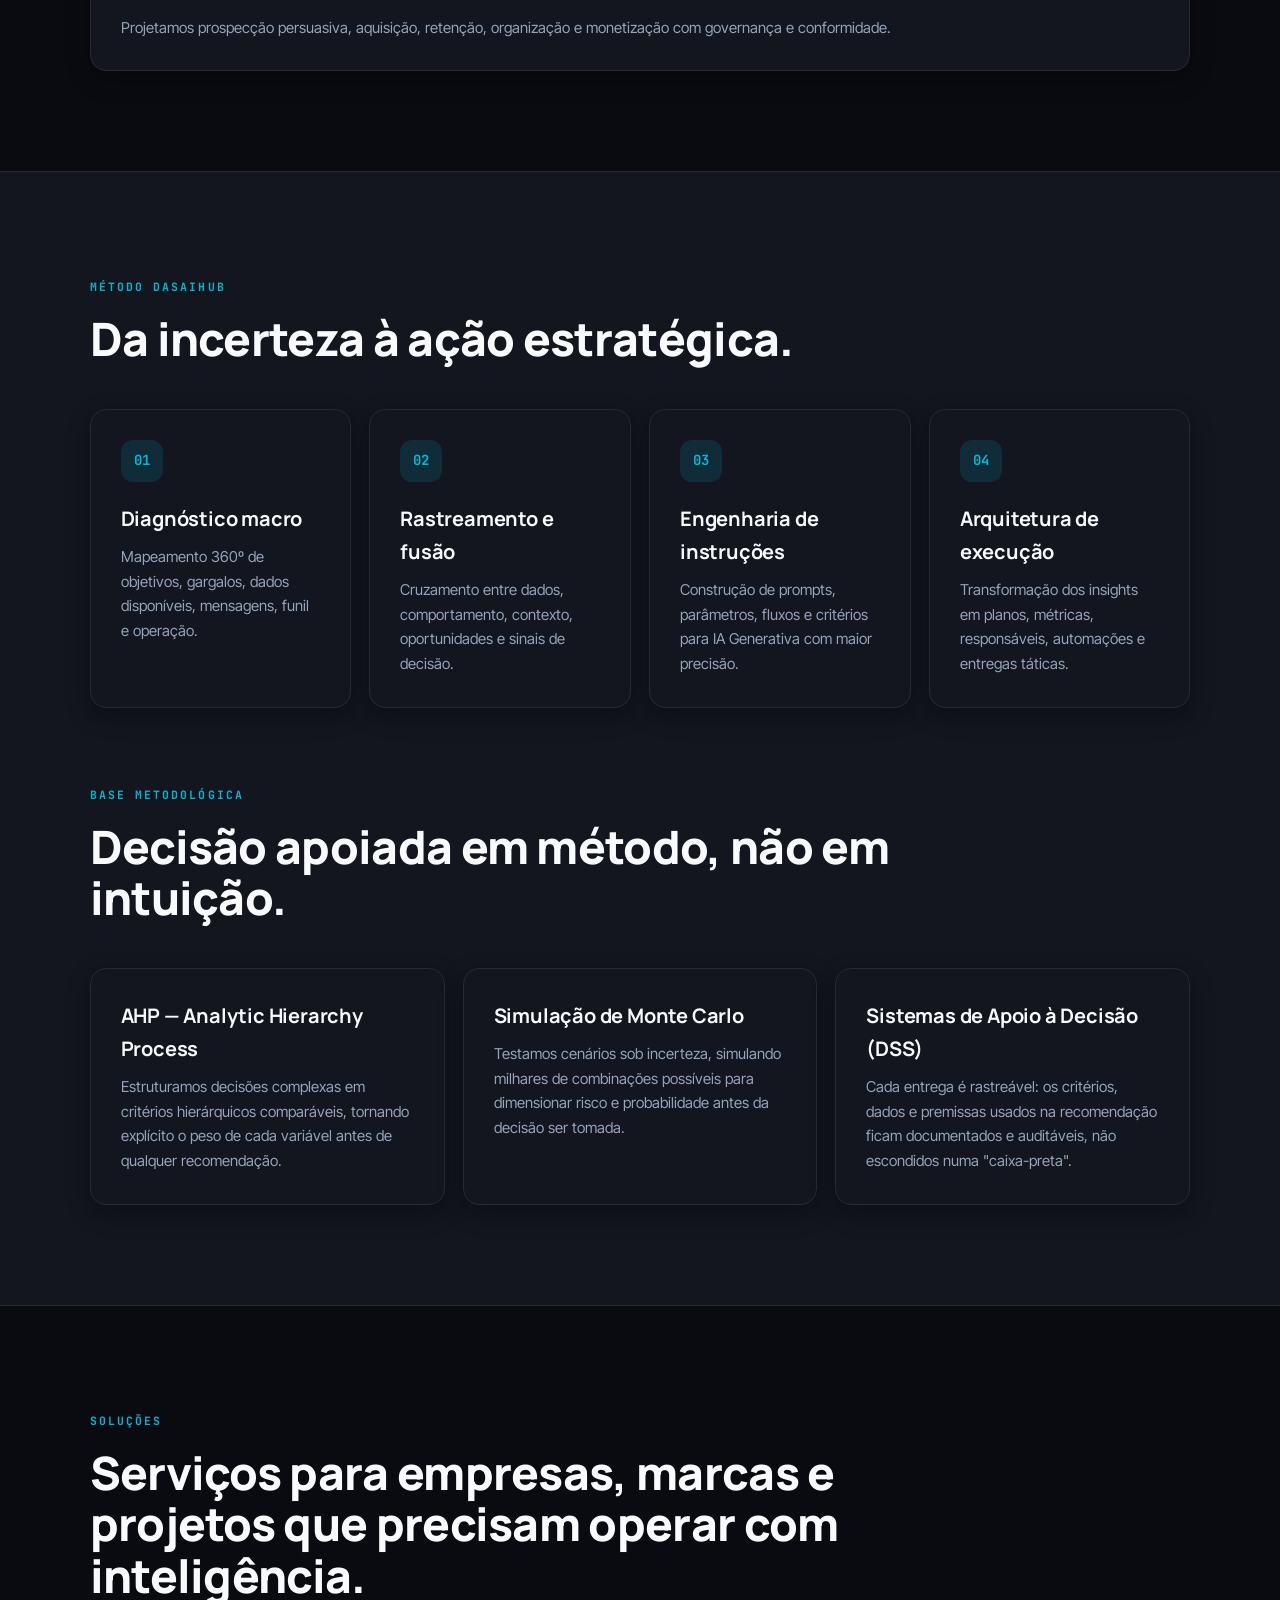
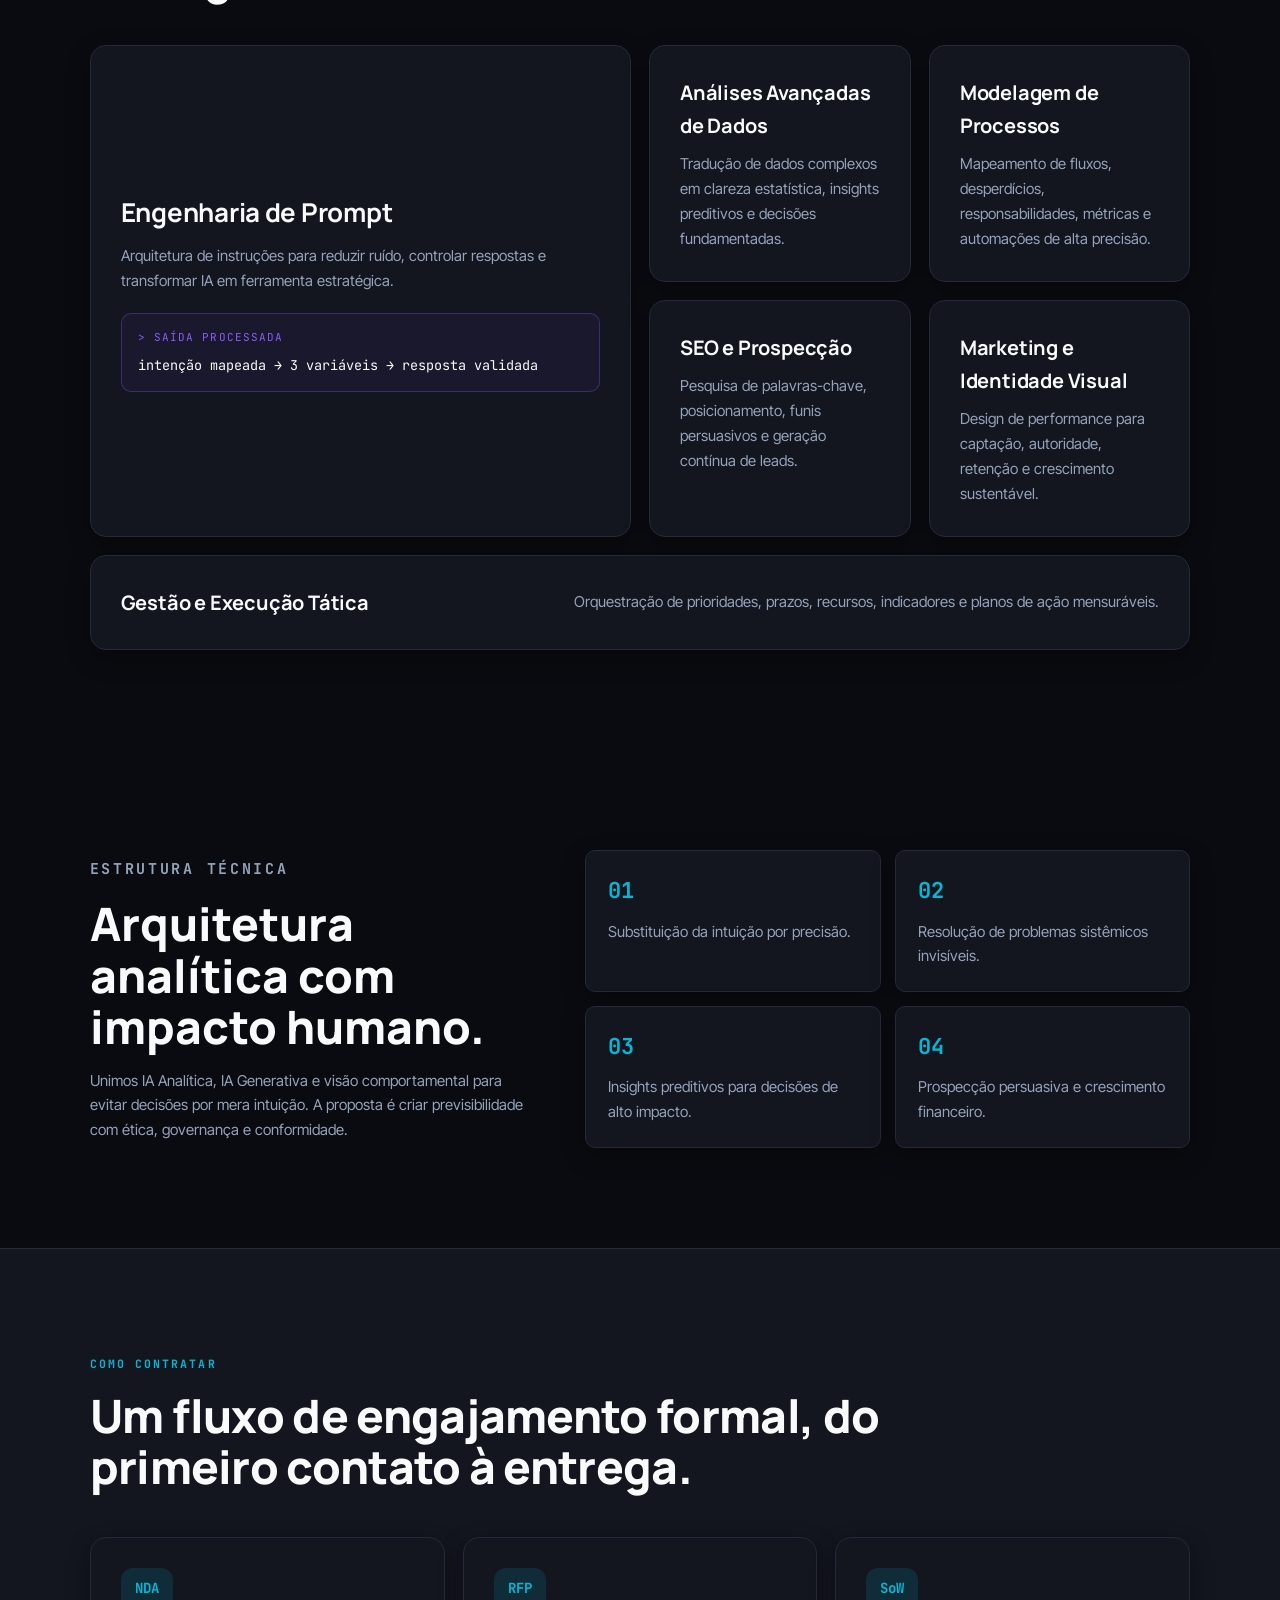
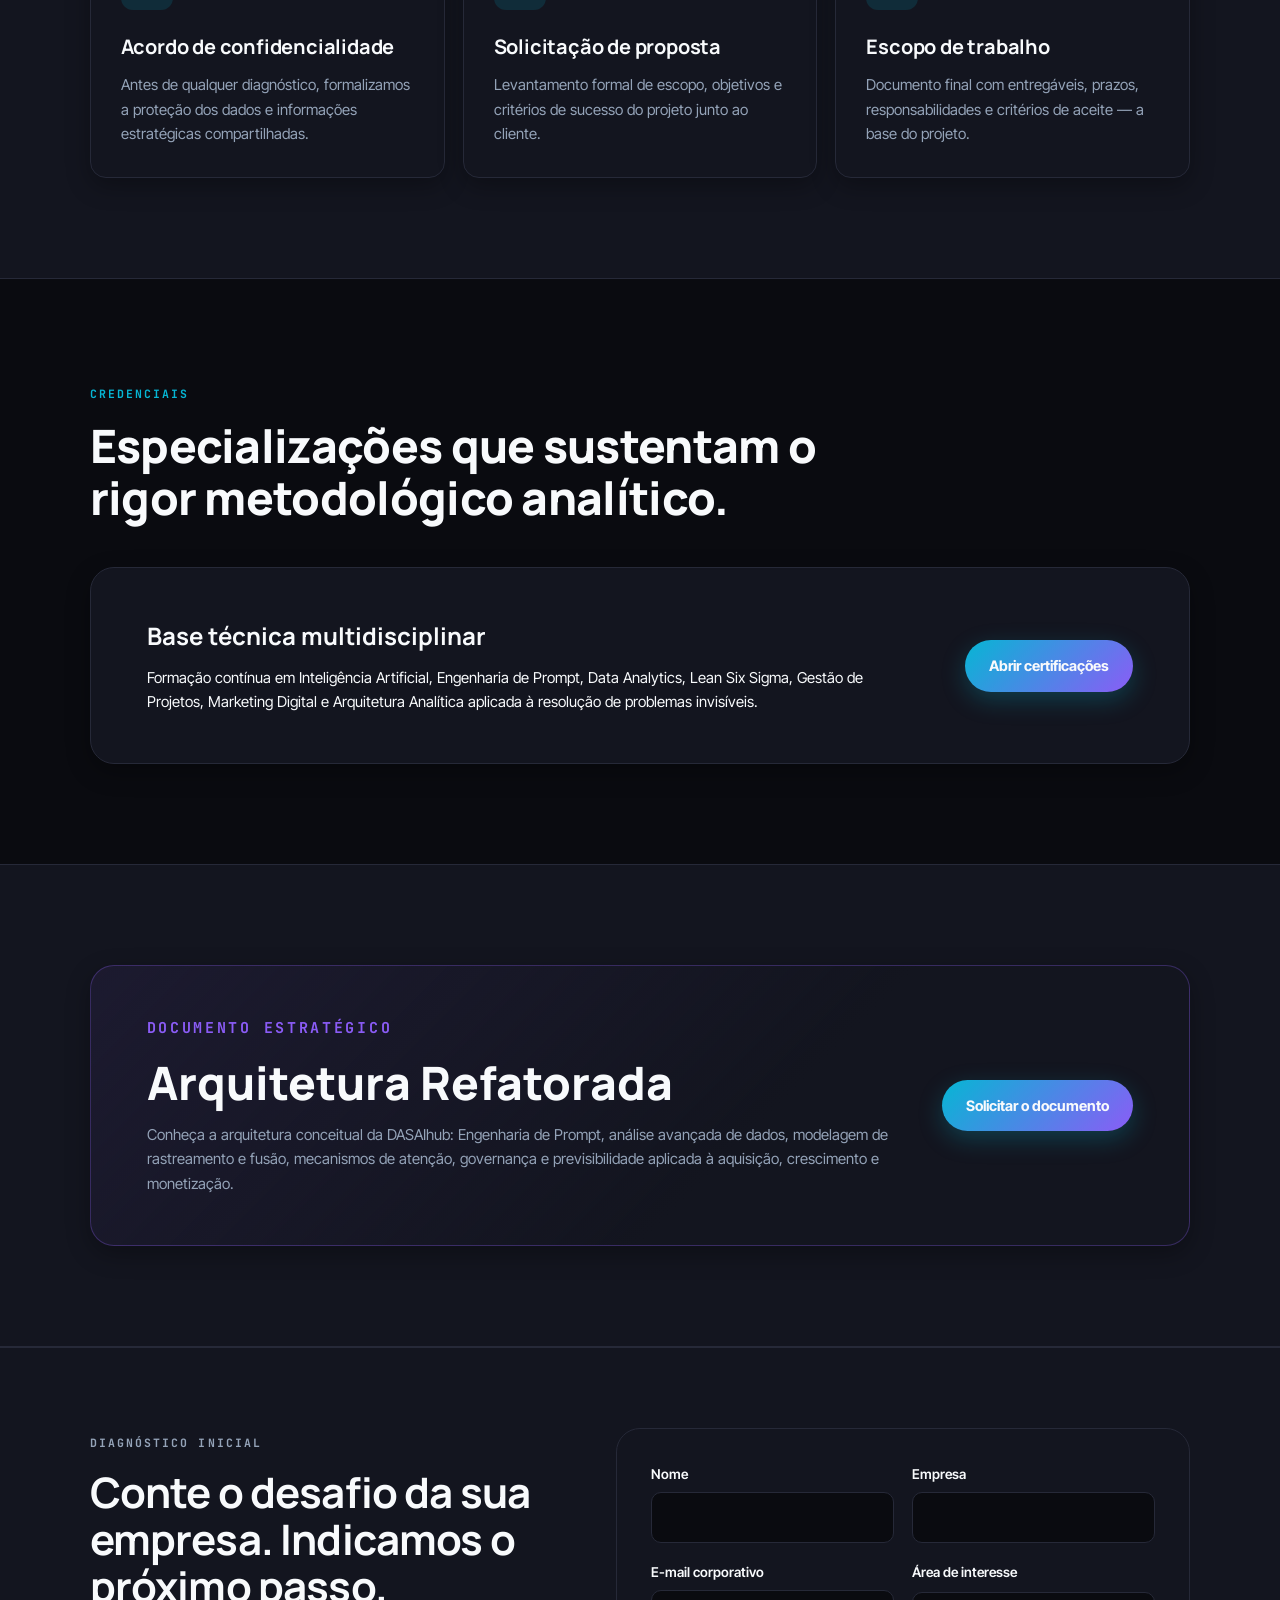
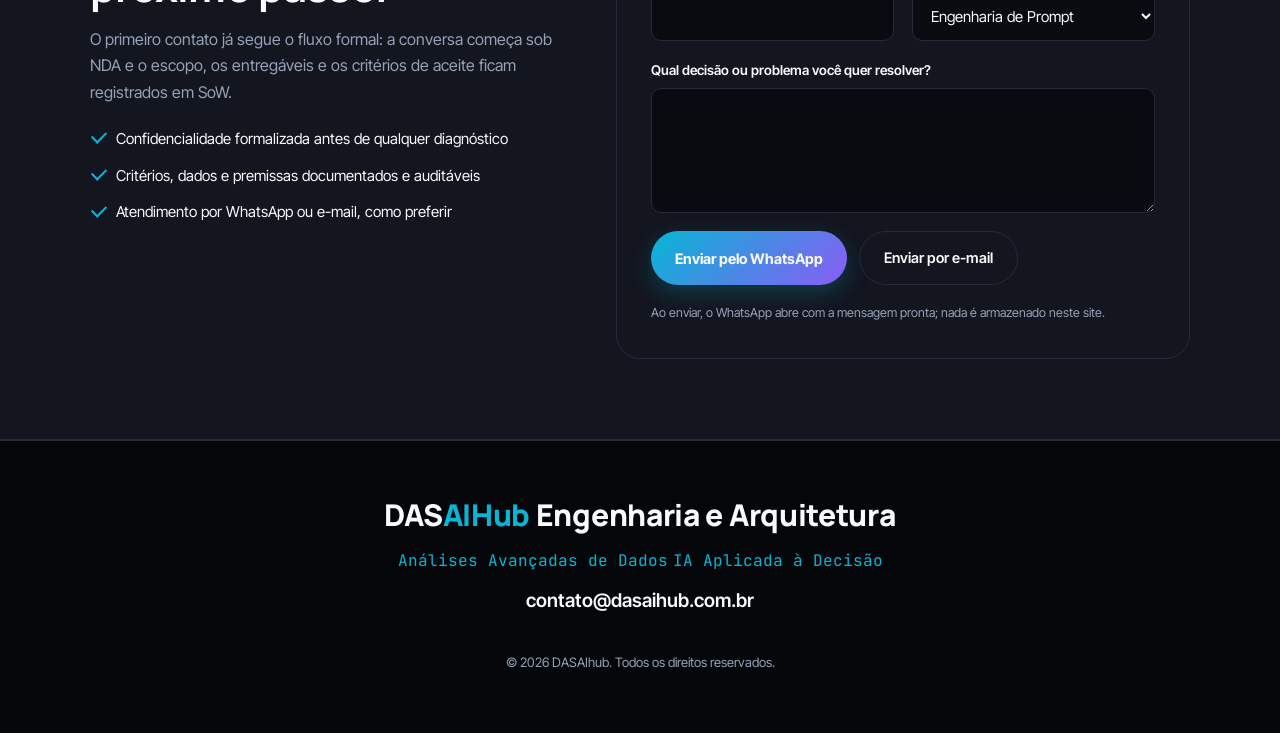
==== commit f52408e5: "Add files via upload" ====
--- a/index.html
+++ b/index.html
@@ -43,7 +43,7 @@
     "@type": "ProfessionalService",
     "name": "DASAIhub",
     "url": "https://dasaihub.com.br",
-    "description": "Consultoria em Inteligência Artificial, Engenharia de Prompt, Arquitetura de Dados e Sistemas de Apoio à Decisão (AHP e Simulação de Monte Carlo).",
+    "description": "Consultoria em Inteligência Artificial, Engenharia de Prompt, Arquitetura Refaturada de Dados e Sistemas de Apoio à Decisão (AHP e Simulação de Monte Carlo).",
     "email": "contato@dasaihub.com.br",
     "areaServed": "BR",
     "knowsAbout": [
@@ -70,13 +70,11 @@
     </button>
 
     <nav class="nav" id="nav">
-      <a href="#sobre">Sobre</a>
       <a href="#metodo">Método</a>
       <a href="#solucoes">Soluções</a>
-      <a href="#prova">Estrutura</a>
       <a href="#processo">Como contratar</a>
-      <a href="#certificacoes">Certificações</a>
-      <a href="#analitico">PDF Analítico</a>
+      <a href="#certificacoes">Credenciais</a>
+      <a href="#contato" class="nav-cta">Solicitar diagnóstico</a>
     </nav>
   </header>
 
@@ -86,17 +84,23 @@
         <p class="eyebrow reveal">IA avançada • Dados • Comportamento • Execução</p>
         <h1 class="reveal">Transformamos problemas invisíveis em crescimento previsível.</h1>
         <p class="hero-text reveal">
-          A DASAIhub cruza Engenharia de Prompt, Arquitetura de Dados e ciência comportamental para transformar operações desorganizadas em sistemas de prospecção, aquisição e monetização com critérios rastreáveis.
+          A DASAIhub - Análise de Sistema Dados funde Engenharia de Prompt, Arquitetura de Dados e Tecnologia Comportamental para criar sistemas de clareza, prospecção, aquisição, organização e monetização.
         </p>
         <div class="actions reveal">
-          <a class="btn primary" href="https://wa.me/5515997963306?text=Ol%C3%A1%2C%20quero%20uma%20an%C3%A1lise%20da%20DASAIhub." target="_blank" rel="noopener">Solicitar análise</a>
-        </div>
+          <a class="btn primary" href="#contato">Solicitar diagnóstico</a>
+          <a class="btn ghost" href="https://wa.me/5515997963306?text=Ol%C3%A1%2C%20quero%20uma%20an%C3%A1lise%20da%20DASAIhub." target="_blank" rel="noopener">Falar no WhatsApp</a>
+        </div>
+        <ul class="trust-line reveal" aria-label="Como trabalhamos">
+          <li>NDA antes de qualquer diagnóstico</li>
+          <li>Decisões documentadas e auditáveis</li>
+          <li>AHP e Simulação de Monte Carlo</li>
+        </ul>
       </div>
 
       <aside class="hero-panel previsibilidade-card reveal" aria-label="Gráfico de previsibilidade DASAIhub">
         <div class="panel-top">
           <span class="pulse"></span>
-          <strong>Previsibilidade DASAIhub</strong>
+          <strong>Simulação ilustrativa de previsibilidade</strong>
         </div>
         <p>Escolha uma etapa para visualizar a evolução prevista dos vetores estratégicos.</p>
 
@@ -152,7 +156,7 @@
         </article>
         <article class="glass reveal">
           <h3>Crescimento mensurável</h3>
-          <p>Projetamos prospecção, aquisição e retenção com métricas rastreáveis desde o primeiro diagnóstico.</p>
+          <p>Projetamos prospecção persuasiva, aquisição, retenção, organização e monetização com governança e conformidade.</p>
         </article>
       </div>
     </section>
@@ -214,12 +218,12 @@
     <section class="section proof" id="prova">
       <div class="proof-copy reveal">
         <p class="eyebrow">Estrutura técnica</p>
-        <h2>Arquitetura analítica com critérios auditáveis.</h2>
-        <p>Unimos IA Analítica, IA Generativa e visão comportamental para substituir decisão por intuição por critérios documentados, com ética e conformidade regulatória.</p>
+        <h2>Arquitetura analítica com impacto humano.</h2>
+        <p>Unimos IA Analítica, IA Generativa e visão comportamental para evitar decisões por mera intuição. A proposta é criar previsibilidade com ética, governança e conformidade.</p>
       </div>
       <div class="proof-list reveal">
         <div><strong>01</strong><span>Substituição da intuição por precisão.</span></div>
-        <div><strong>02</strong><span>Diagnóstico de gargalos que não aparecem em relatórios padrão.</span></div>
+        <div><strong>02</strong><span>Resolução de problemas sistêmicos invisíveis.</span></div>
         <div><strong>03</strong><span>Insights preditivos para decisões de alto impacto.</span></div>
         <div><strong>04</strong><span>Prospecção persuasiva e crescimento financeiro.</span></div>
       </div>
@@ -258,6 +262,45 @@
           <h2>Arquitetura Refatorada</h2>
           <p>Conheça a arquitetura conceitual da DASAIhub: Engenharia de Prompt, análise avançada de dados, modelagem de rastreamento e fusão, mecanismos de atenção, governança e previsibilidade aplicada à aquisição, crescimento e monetização.</p>
         </div>
+        <a class="btn primary" href="#contato" data-interest="Documento Arquitetura Refatorada">Solicitar o documento</a>
+      </div>
+    </section>
+
+    <section class="section contact" id="contato">
+      <div class="contact-grid">
+        <div class="contact-copy reveal">
+          <p class="eyebrow">Diagnóstico inicial</p>
+          <h2>Conte o desafio da sua empresa. Indicamos o próximo passo.</h2>
+          <p>O primeiro contato já segue o fluxo formal: a conversa começa sob NDA e o escopo, os entregáveis e os critérios de aceite ficam registrados em SoW.</p>
+          <ul class="contact-points">
+            <li>Confidencialidade formalizada antes de qualquer diagnóstico</li>
+            <li>Critérios, dados e premissas documentados e auditáveis</li>
+            <li>Atendimento por WhatsApp ou e-mail, como preferir</li>
+          </ul>
+        </div>
+        <form class="contact-form reveal" id="leadForm">
+          <div class="field"><label for="lfNome">Nome</label><input id="lfNome" name="nome" type="text" autocomplete="name" required /></div>
+          <div class="field"><label for="lfEmpresa">Empresa</label><input id="lfEmpresa" name="empresa" type="text" autocomplete="organization" required /></div>
+          <div class="field"><label for="lfEmail">E-mail corporativo</label><input id="lfEmail" name="email" type="email" autocomplete="email" required /></div>
+          <div class="field"><label for="lfArea">Área de interesse</label>
+            <select id="lfArea" name="area">
+              <option>Engenharia de Prompt</option>
+              <option>Análises Avançadas de Dados</option>
+              <option>Modelagem de Processos</option>
+              <option>SEO e Prospecção</option>
+              <option>Marketing e Identidade Visual</option>
+              <option>Gestão e Execução Tática</option>
+              <option>Documento Arquitetura Refatorada</option>
+              <option>Ainda não sei</option>
+            </select>
+          </div>
+          <div class="field wide"><label for="lfMsg">Qual decisão ou problema você quer resolver?</label><textarea id="lfMsg" name="mensagem" rows="4" required></textarea></div>
+          <div class="form-actions wide">
+            <button class="btn primary" type="submit">Enviar pelo WhatsApp</button>
+            <a class="btn ghost" id="lfMail" href="mailto:contato@dasaihub.com.br">Enviar por e-mail</a>
+          </div>
+          <p class="form-note wide">Ao enviar, o WhatsApp abre com a mensagem pronta; nada é armazenado neste site.</p>
+        </form>
       </div>
     </section>
 
--- a/style.css
+++ b/style.css
@@ -544,3 +544,38 @@
   .floating-whatsapp { right: 16px; bottom: 16px; height: 52px; padding: 0 18px; font-size: 14px; }
   .floating-whatsapp svg { width: 19px; height: 19px; }
 }
+
+
+/* ==========================================================================
+   Conversão B2B — CTA no header, linha de confiança, contato qualificado
+   ========================================================================== */
+.nav { align-items: center; }
+.nav a.nav-cta { color: var(--text); padding: 9px 18px; border-radius: 999px; background: var(--gradient-signature); font-weight: 700; }
+.nav a.nav-cta::after { display: none; }
+.btn.ghost { background: transparent; color: var(--text); border-color: var(--border); }
+.btn.ghost:hover { border-color: var(--border-strong); background: rgba(6, 182, 212, 0.08); }
+
+.trust-line { list-style: none; display: flex; flex-wrap: wrap; gap: 8px 22px; margin-top: 26px; color: var(--muted); font-size: 13.5px; }
+.trust-line li { position: relative; padding-left: 16px; }
+.trust-line li::before { content: ""; position: absolute; left: 0; top: .62em; width: 6px; height: 6px; border-radius: 50%; background: var(--accent); }
+
+.contact-grid { display: grid; grid-template-columns: .9fr 1.1fr; gap: 56px; max-width: 1120px; margin: 0 auto; align-items: start; }
+.contact-copy h2 { font-size: clamp(28px, 3.4vw, 42px); line-height: 1.12; letter-spacing: -.02em; margin-bottom: 16px; }
+.contact-copy > p { color: var(--muted); max-width: 520px; }
+.contact-points { list-style: none; margin-top: 22px; display: grid; gap: 12px; }
+.contact-points li { position: relative; padding-left: 26px; color: var(--text); font-size: 15px; }
+.contact-points li::before { content: ""; position: absolute; left: 2px; top: .3em; width: 12px; height: 7px; border-left: 2px solid var(--accent); border-bottom: 2px solid var(--accent); transform: rotate(-45deg); }
+
+.contact-form { display: grid; grid-template-columns: 1fr 1fr; gap: 18px; background: var(--surface); border: 1px solid var(--border); border-radius: var(--radius-lg); padding: 34px; }
+.contact-form .wide { grid-column: 1 / -1; }
+.field { display: grid; gap: 7px; }
+.field label { font-size: 13.5px; font-weight: 600; color: var(--text); }
+.field input, .field select, .field textarea { width: 100%; font: inherit; font-size: 15px; color: var(--text); background: var(--bg); border: 1px solid var(--border); border-radius: var(--radius-sm); padding: 12px 14px; }
+.field textarea { resize: vertical; min-height: 110px; }
+.field input:focus-visible, .field select:focus-visible, .field textarea:focus-visible, .btn:focus-visible, .nav a:focus-visible { outline: 2px solid var(--accent); outline-offset: 2px; }
+.form-actions { display: flex; gap: 12px; flex-wrap: wrap; }
+button.btn { cursor: pointer; font-family: inherit; }
+.form-note { color: var(--muted); font-size: 12.5px; }
+
+@media (max-width: 920px) { .contact-grid { grid-template-columns: 1fr; gap: 36px; } }
+@media (max-width: 620px) { .contact-form { grid-template-columns: 1fr; padding: 24px; } }
